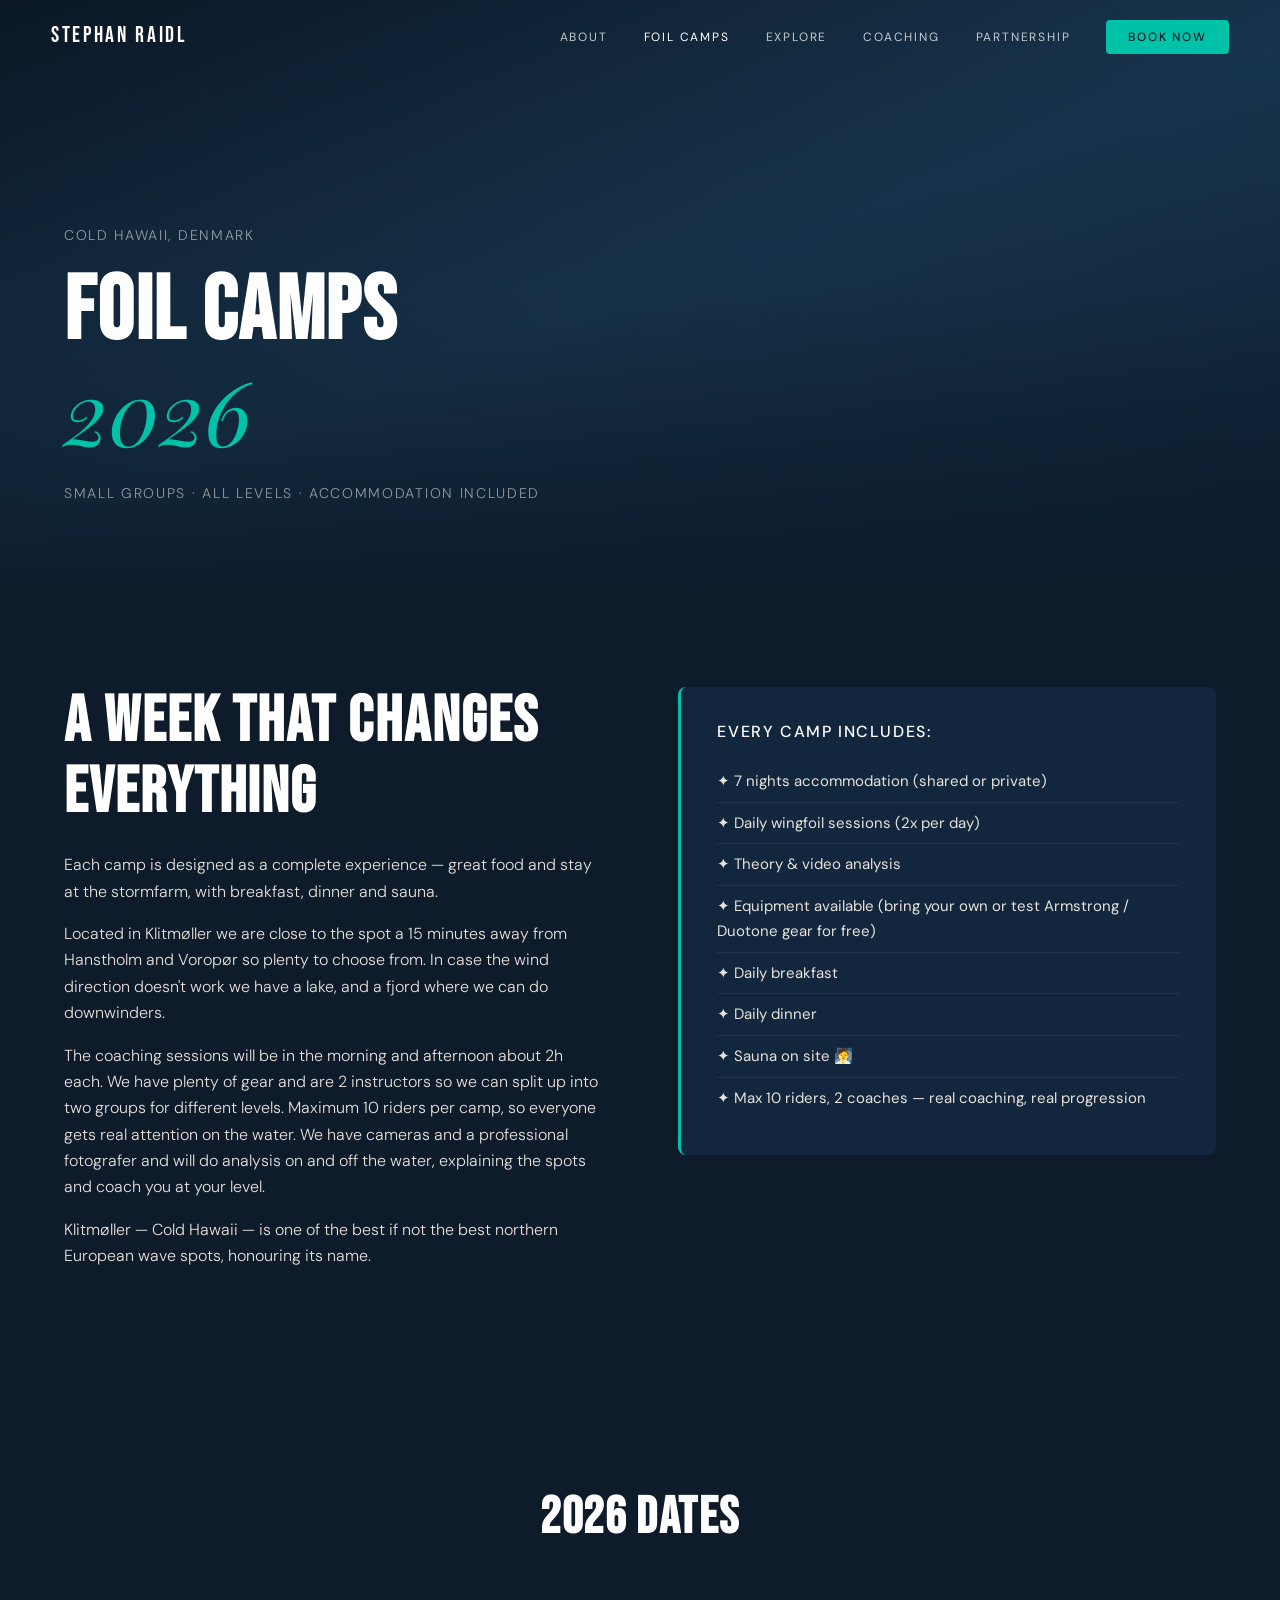
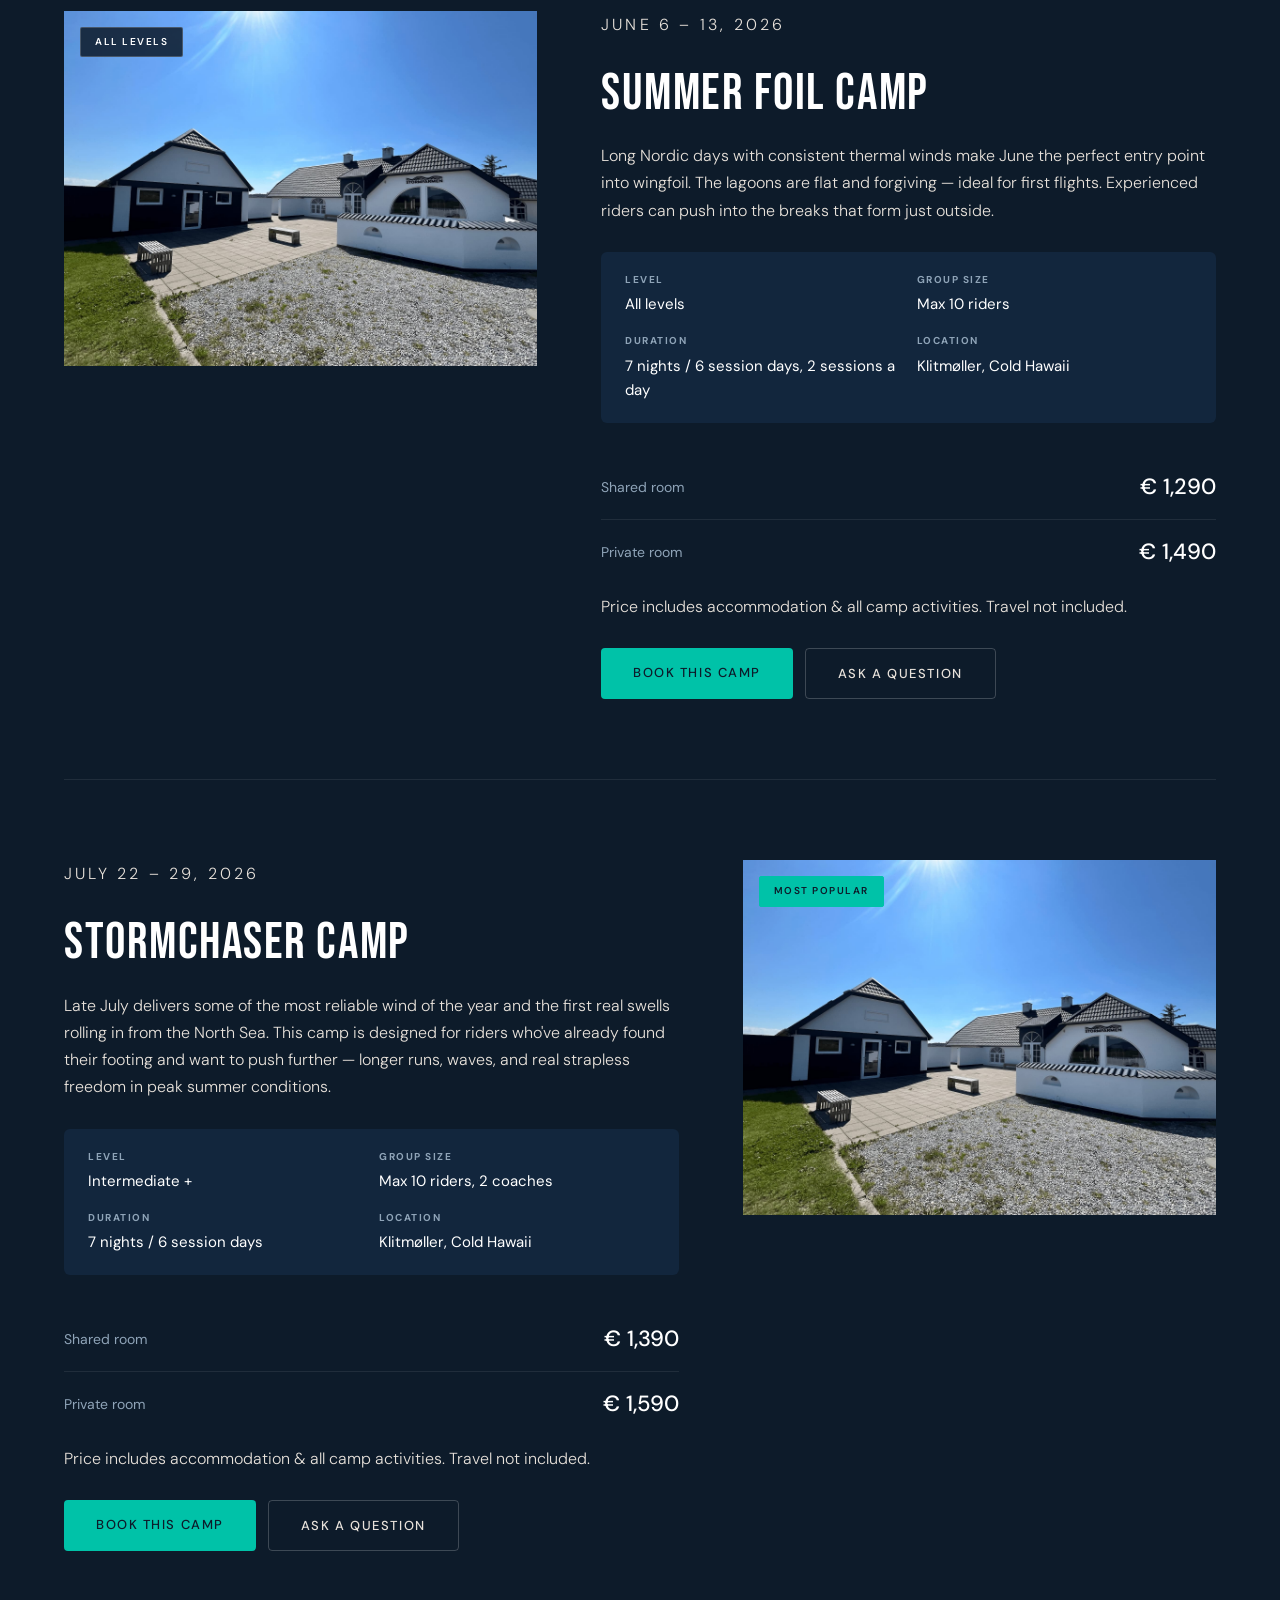
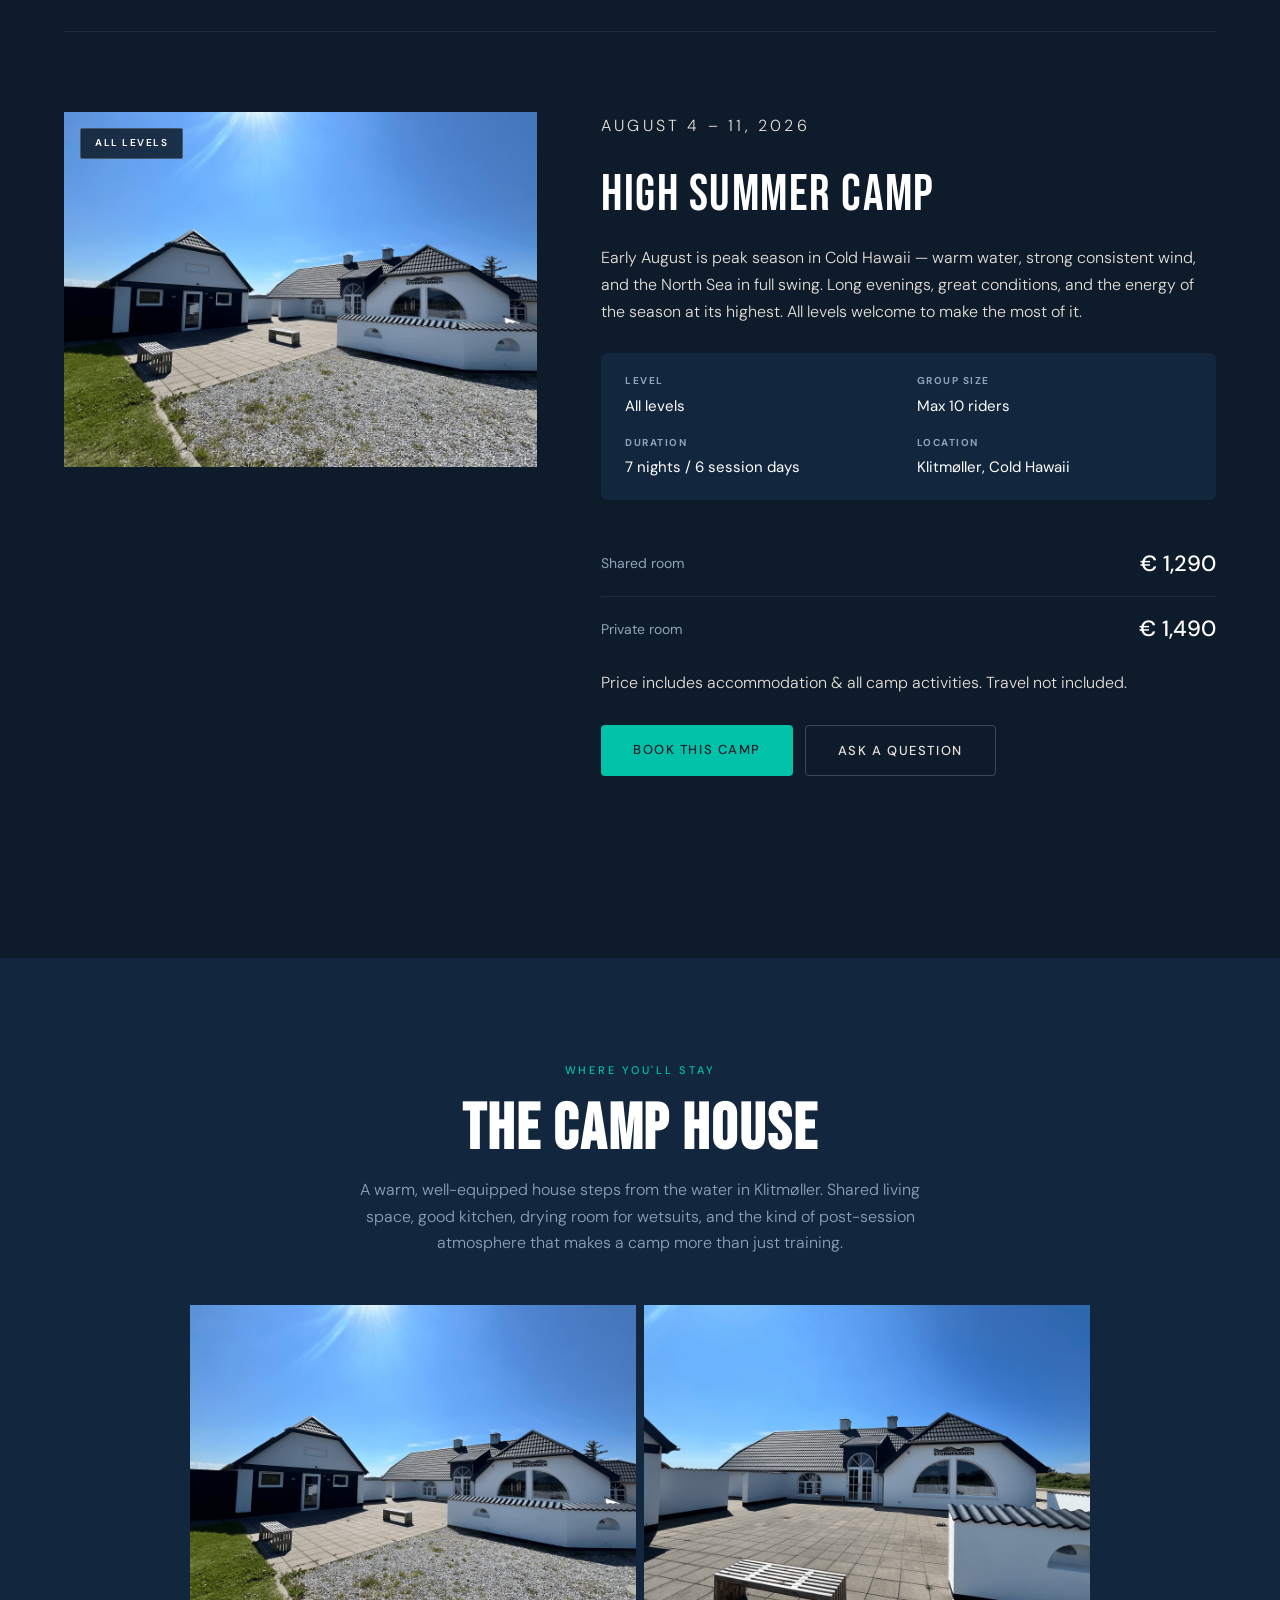
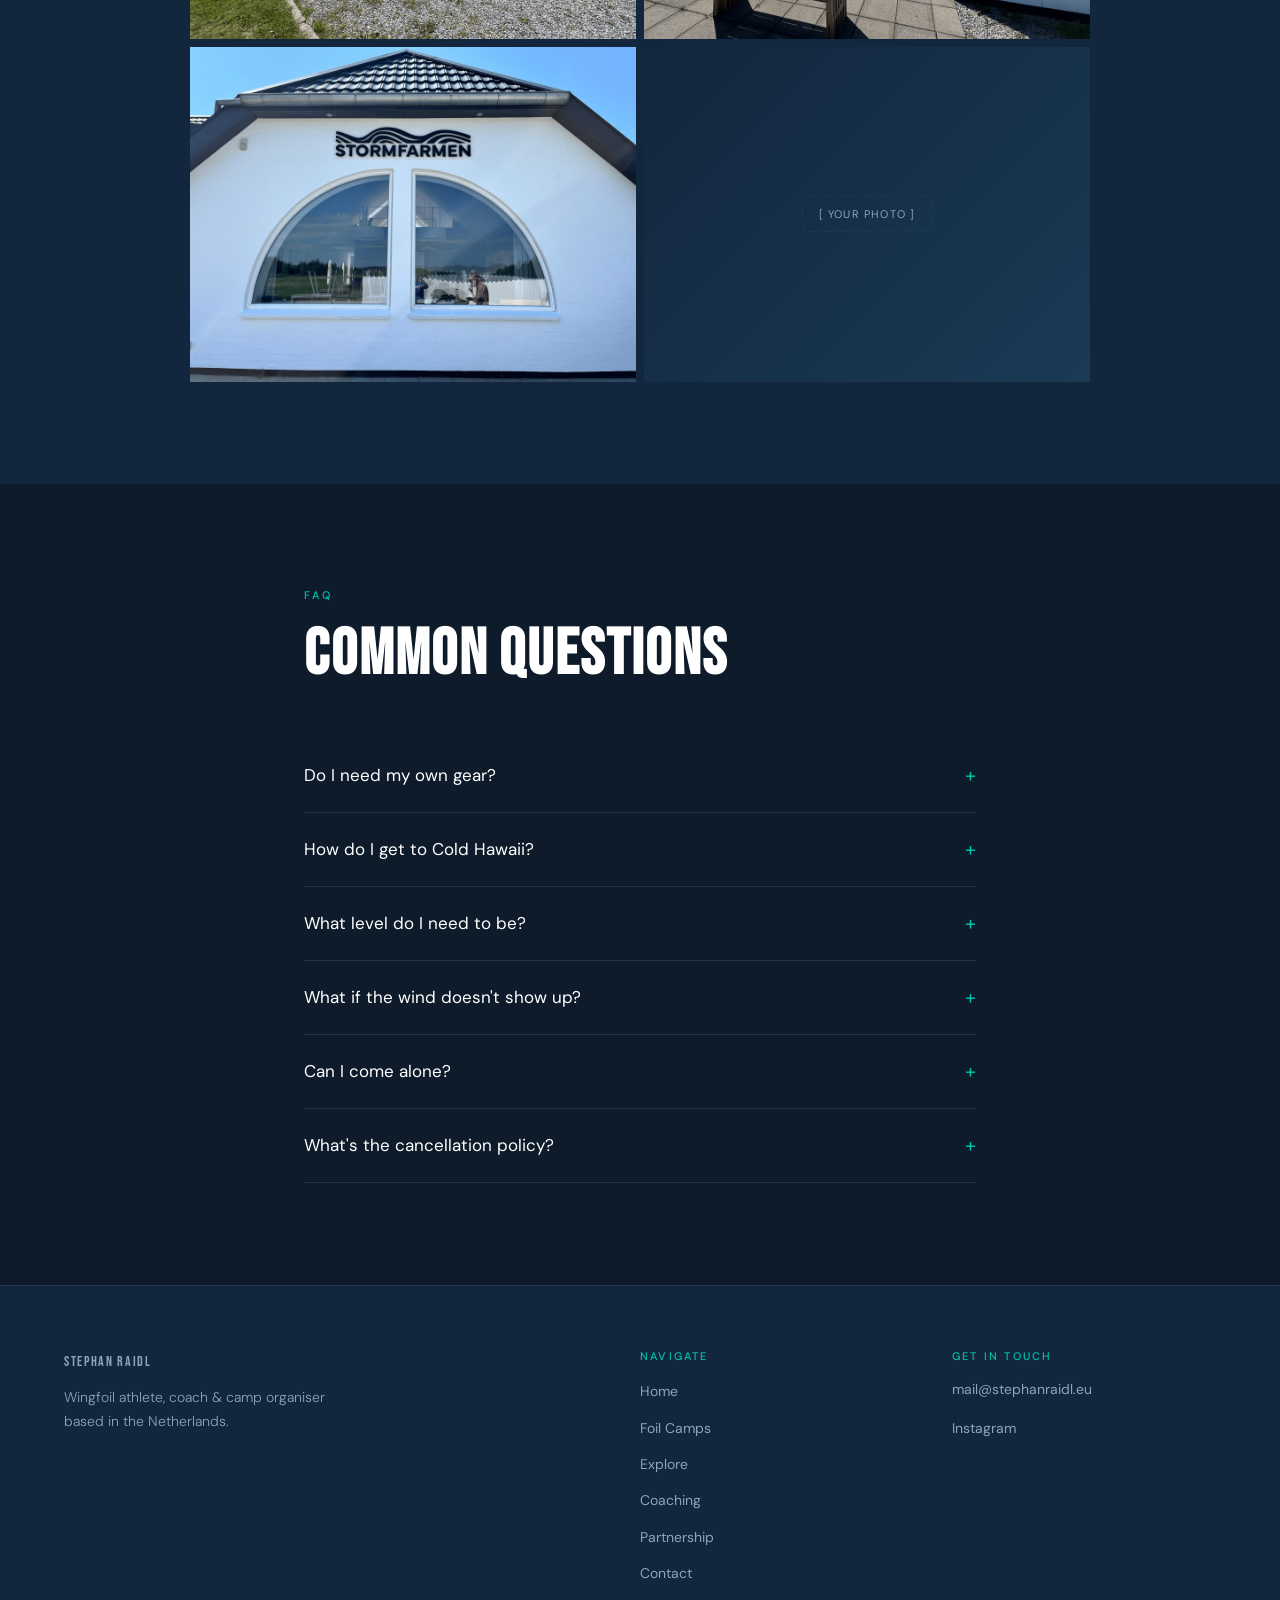
==== camps.html @ f6f85b85 "Initial commit — full wingfoil athlete website Complete static site for Stephan Raidl: index, camps," ====
<!DOCTYPE html>
<html lang="en">
<head>
  <meta charset="UTF-8" />
  <meta name="viewport" content="width=device-width, initial-scale=1.0" />
  <title>Foil Camps 2026 — Stephan Raidl · Cold Hawaii</title>
  <meta name="description" content="Wingfoil camps in Cold Hawaii, Denmark. Week-long immersive experiences for advanced levels. Accommodation included." />
  <link rel="preconnect" href="https://fonts.googleapis.com" />
  <link rel="preconnect" href="https://fonts.gstatic.com" crossorigin />
  <link href="https://fonts.googleapis.com/css2?family=Bebas+Neue&family=DM+Sans:ital,wght@0,300;0,400;0,500;1,300&family=Playfair+Display:ital@1&display=swap" rel="stylesheet" />
  <link rel="stylesheet" href="style.css" />
  <style>
    .camp-slideshow { position: relative; overflow: hidden; }
    .camp-slideshow .slide { position: absolute; inset: 0; opacity: 0; transition: opacity 0.8s ease; }
    .camp-slideshow .slide:first-child { position: relative; }
    .camp-slideshow .slide.active { opacity: 1; z-index: 1; }
    .camp-slideshow .slide img { width: 100%; height: 100%; object-fit: cover; display: block; }
    .camp-listing-badge { z-index: 2; }
  </style>
</head>
<body>

  <nav id="nav">
    <a href="index.html" class="nav-logo">Stephan Raidl</a>
    <button class="nav-burger" id="burger" aria-label="Menu">
      <span></span><span></span><span></span>
    </button>
    <ul class="nav-links" id="nav-links">
      <li><a href="index.html#about">About</a></li>
      <li><a href="camps.html" class="active">Foil Camps</a></li>
      <li><a href="explore.html">Explore</a></li>
          <li><a href="coaching.html">Coaching</a></li>
      <li><a href="partnership.html">Partnership</a></li>
      <li><a href="contact.html" class="nav-cta">Book Now</a></li>
    </ul>
  </nav>

  <!-- PAGE HERO -->
  <div class="page-hero">
    <div class="hero-bg">
      <div class="hero-placeholder"></div>
    </div>
    <div class="hero-overlay"></div>
    <div class="page-hero-content">
      <p class="hero-eyebrow">Cold Hawaii, Denmark</p>
      <h1>Foil Camps<br /><em>2026</em></h1>
      <p>Small groups · All levels · Accommodation included</p>
    </div>
  </div>

  <!-- INTRO -->
  <section class="page-intro">
    <div class="intro-text">
      <h2>A week that changes everything</h2>
      <p>Each camp is designed as a complete experience — great food and stay at the stormfarm, with breakfast, dinner and sauna.</p>
      <p>Located in Klitmøller we are close to the spot a 15 minutes away from Hanstholm and Voropør so plenty to choose from.
        In case the wind direction doesn't work we have a lake, and a fjord where we can do downwinders.<p/>
      <p> The coaching sessions will be in the morning and afternoon about 2h each. We have plenty of gear and are 2 instructors so we can split up into two groups for different levels. Maximum 10 riders per camp, so everyone gets real attention on the water.
      We have cameras and a professional fotografer and will do analysis on and off the water, explaining the spots and coach you at your level.</p>
      <p>Klitmøller — Cold Hawaii — is one of the best if not the best northern European wave spots, honouring its name.</p>
    </div>
    <div class="intro-includes">
      <h3>Every camp includes:</h3>
      <ul>
        <li>✦ 7 nights accommodation (shared or private)</li>
        <li>✦ Daily wingfoil sessions (2x per day)</li>
        <li>✦ Theory & video analysis</li>
        <li>✦ Equipment available (bring your own or test Armstrong / Duotone gear for free)</li>
        <li>✦ Daily breakfast</li>
        <li>✦ Daily dinner</li>
        <li>✦ Sauna on site 🧖</li>
        <li>✦ Max 10 riders, 2 coaches — real coaching, real progression</li>
      </ul>
    </div>
  </section>

  <!-- CAMP LISTINGS -->
  <section class="camps-full">
    <h2 class="section-title">2026 Dates</h2>

    <div class="camp-listing">
      <div class="camp-listing-img camp-slideshow">
        <div class="slide active"><img src="images/Stormfarmen_wide.jpg" alt="Camp House" /></div>
        <div class="slide"><img src="images/Still_foild_and_see.jpg" alt="Foil and Sea" /></div>
        <div class="slide"><img src="images/waves_Hanstholm.jpg" alt="Waves Hanstholm" /></div>
        <div class="slide"><img src="images/Stoke_water.jpg" alt="Stoke on Water" /></div>
        <div class="camp-listing-badge">All Levels</div>
      </div>
      <div class="camp-listing-body">
        <p class="camp-listing-date">June 6 – 13, 2026</p>
        <h3>Summer Foil Camp</h3>
        <p>Long Nordic days with consistent thermal winds make June the perfect entry point into wingfoil. The lagoons are flat and forgiving — ideal for first flights. Experienced riders can push into the breaks that form just outside.</p>
        <div class="camp-details-grid">
          <div><strong>Level</strong><span>All levels</span></div>
          <div><strong>Group size</strong><span>Max 10 riders</span></div>
          <div><strong>Duration</strong><span>7 nights / 6 session days, 2 sessions a day</span></div>
          <div><strong>Location</strong><span>Klitmøller, Cold Hawaii</span></div>
        </div>
        <div class="camp-pricing">
          <div class="price-tier">
            <span class="tier-name">Shared room</span>
            <span class="tier-price">€ 1,290</span>
          </div>
          <div class="price-tier">
            <span class="tier-name">Private room</span>
            <span class="tier-price">€ 1,490</span>
          </div>
          <p class="price-note">Price includes accommodation & all camp activities. Travel not included.</p>
        </div>
        <div class="camp-listing-actions">
          <a href="contact.html?camp=june" class="btn btn-primary">Book This Camp</a>
          <a href="contact.html?camp=june&q=1" class="btn btn-ghost-dark">Ask a Question</a>
        </div>
      </div>
    </div>

    <div class="camp-listing reverse featured-listing">
      <div class="camp-listing-img camp-slideshow">
        <div class="slide active"><img src="images/Stormfarmen_wide.jpg" alt="High Jump Hanstholm" /></div>
        <div class="slide"><img src="images/High_jump_hanstholm.jpg" alt="Backroll" /></div>
        <div class="slide"><img src="images/waves_Hanstholm.jpg" alt="Waves Hanstholm" /></div>
        <div class="slide"><img src="images/Foils_Pickup.jpg" alt="Foils in Pickup" /></div>
        <div class="camp-listing-badge popular">Most Popular</div>
      </div>
      <div class="camp-listing-body">
        <p class="camp-listing-date">July 22 – 29, 2026</p>
        <h3>Stormchaser Camp</h3>
        <p>Late July delivers some of the most reliable wind of the year and the first real swells rolling in from the North Sea. This camp is designed for riders who've already found their footing and want to push further — longer runs, waves, and real strapless freedom in peak summer conditions.</p>
        <div class="camp-details-grid">
          <div><strong>Level</strong><span>Intermediate +</span></div>
          <div><strong>Group size</strong><span>Max 10 riders, 2 coaches</span></div>
          <div><strong>Duration</strong><span>7 nights / 6 session days</span></div>
          <div><strong>Location</strong><span>Klitmøller, Cold Hawaii</span></div>
        </div>
        <div class="camp-pricing">
          <div class="price-tier">
            <span class="tier-name">Shared room</span>
            <span class="tier-price">€ 1,390</span>
          </div>
          <div class="price-tier">
            <span class="tier-name">Private room</span>
            <span class="tier-price">€ 1,590</span>
          </div>
          <p class="price-note">Price includes accommodation & all camp activities. Travel not included.</p>
        </div>
        <div class="camp-listing-actions">
          <a href="contact.html?camp=august" class="btn btn-primary">Book This Camp</a>
          <a href="contact.html?camp=august&q=1" class="btn btn-ghost-dark">Ask a Question</a>
        </div>
      </div>
    </div>

    <div class="camp-listing">
      <div class="camp-listing-img camp-slideshow">
        <div class="slide active"><img src="images/Stormfarmen_wide.jpg" alt="Camp House" /></div>
        <div class="slide"><img src="images/High_jump_hanstholm.jpg" alt="High jump Hanstholm" /></div>
        <div class="slide"><img src="images/Stoke_static.jpg" alt="Stoke Static" /></div>
        <div class="slide"><img src="images/BackRoll.jpg" alt="Backroll" /></div>
        <div class="camp-listing-badge">All Levels</div>
      </div>
      <div class="camp-listing-body">
        <p class="camp-listing-date">August 4 – 11, 2026</p>
        <h3>High Summer Camp</h3>
        <p>Early August is peak season in Cold Hawaii — warm water, strong consistent wind, and the North Sea in full swing. Long evenings, great conditions, and the energy of the season at its highest. All levels welcome to make the most of it.</p>
        <div class="camp-details-grid">
          <div><strong>Level</strong><span>All levels</span></div>
          <div><strong>Group size</strong><span>Max 10 riders</span></div>
          <div><strong>Duration</strong><span>7 nights / 6 session days</span></div>
          <div><strong>Location</strong><span>Klitmøller, Cold Hawaii</span></div>
        </div>
        <div class="camp-pricing">
          <div class="price-tier">
            <span class="tier-name">Shared room</span>
            <span class="tier-price">€ 1,290</span>
          </div>
          <div class="price-tier">
            <span class="tier-name">Private room</span>
            <span class="tier-price">€ 1,490</span>
          </div>
          <p class="price-note">Price includes accommodation & all camp activities. Travel not included.</p>
        </div>
        <div class="camp-listing-actions">
          <a href="contact.html?camp=september" class="btn btn-primary">Book This Camp</a>
          <a href="contact.html?camp=september&q=1" class="btn btn-ghost-dark">Ask a Question</a>
        </div>
      </div>
    </div>

  </section>

  <!-- ACCOMMODATION -->
  <section class="accommodation">
    <p class="section-label">Where you'll stay</p>
    <h2>The Camp House</h2>
    <p class="accom-intro">A warm, well-equipped house steps from the water in Klitmøller. Shared living space, good kitchen, drying room for wetsuits, and the kind of post-session atmosphere that makes a camp more than just training.</p>
    <div class="accom-gallery">
      <img src="images/Stormfarmen_wide.jpg" alt="Camp House Wide" class="accom main-accom" style="width:100%;height:100%;object-fit:cover;display:block;" />
      <img src="images/Stormfarmen_wide2.jpg" alt="Camp House" class="accom" style="width:100%;height:100%;object-fit:cover;display:block;" />
      <img src="images/Stormfarmen.jpg" alt="Stormfarmen" class="accom" style="width:100%;height:100%;object-fit:cover;display:block;" />
      <div class="img-placeholder accom"></div>
    </div>
  </section>

  <!-- FAQ -->
  <section class="faq">
    <p class="section-label">FAQ</p>
    <h2>Common questions</h2>
    <div class="faq-list">
      <details>
        <summary>Do I need my own gear?</summary>
        <p>Yes you should bring your own setup so you have what you are used to ride. We do have other boards, wings and foils you can try out, but the easiest and best gear is always the gear you know best.</p>
      </details>
      <details>
        <summary>How do I get to Cold Hawaii?</summary>
        <p>Drive by car, it's about 3–4 hours from Flensburg in Germany. Or fly into Billund (BLL) or Aalborg (AAL), then rent a car for the ~1.5–2h drive to Klitmøller. I can help coordinate arrivals.</p>
      </details>
      <details>
        <summary>What level do I need to be?</summary>
        <p>You should be able to stand on your board and be able to hold the wing in your hands without falling into the water. It would be beneficial if you have foiled your first meters — jibes and tacks not required but good to have ;-)</p>
      </details>
      <details>
        <summary>What if the wind doesn't show up?</summary>
        <p>Cold Hawaii is one of the windiest spots in Europe — it almost always delivers. On light-wind days we do theory, video review, dry land drills, or explore the local area. You'll never be bored.</p>
      </details>
      <details>
        <summary>Can I come alone?</summary>
        <p>Absolutely — most people do. The small group format means you'll quickly feel at home.</p>
      </details>
      <details>
        <summary>What's the cancellation policy?</summary>
        <p>Full refund up to 60 days before the camp. 50% refund between 30–60 days. Within 30 days, the spot can be transferred to another person. Get in touch and we'll work it out.</p>
      </details>
    </div>
  </section>

  <footer class="footer">
    <div class="footer-top">
      <div class="footer-brand">
        <p class="footer-logo">Stephan Raidl</p>
        <p>Wingfoil athlete, coach & camp organiser<br />based in the Netherlands.</p>
      </div>
      <div class="footer-links">
        <h4>Navigate</h4>
        <ul>
          <li><a href="index.html">Home</a></li>
          <li><a href="camps.html">Foil Camps</a></li>
          <li><a href="explore.html">Explore</a></li>
          <li><a href="coaching.html">Coaching</a></li>
          <li><a href="partnership.html">Partnership</a></li>
          <li><a href="contact.html">Contact</a></li>
        </ul>
      </div>
      <div class="footer-contact">
        <h4>Get in touch</h4>
        <a href="mailto:mail@stephanraidl.eu">mail@stephanraidl.eu</a>
        <div class="footer-socials">
          <a href="https://instagram.com/stephanraidl" target="_blank">Instagram</a>
        </div>
      </div>
    </div>
    <div class="footer-bot</p>
    </div>
  </footer>
  <script src="main.js"></script>
  <script>
    document.querySelectorAll('.camp-slideshow').forEach(function(show) {
      const slides = show.querySelectorAll('.slide');
      let current = 0;
      setInterval(function() {
        slides[current].classList.remove('active');
        current = (current + 1) % slides.length;
        slides[current].classList.add('active');
      }, 5000);
    });
  </script>
</body>
</html>
---- style.css ----
/* ─────────────────────────────────────────
   WINGFOIL ATHLETE SITE — STYLESHEET
   Aesthetic: Raw nordic · Editorial sport
   Palette: Deep navy + chalk + electric teal
───────────────────────────────────────── */

*, *::before, *::after { box-sizing: border-box; margin: 0; padding: 0; }

:root {
  --navy:    #0d1b2a;
  --navy-mid:#12263d;
  --navy-lt: #1a3a55;
  --chalk:   #f2ede8;
  --white:   #ffffff;
  --teal:    #00c2a8;
  --teal-dk: #009c87;
  --sand:    #d9c8b0;
  --text:    #e8e2db;
  --text-dim:#8fa4b8;

  --font-display: 'Bebas Neue', sans-serif;
  --font-italic:  'Playfair Display', serif;
  --font-body:    'DM Sans', sans-serif;

  --radius: 4px;
  --max-w: 1280px;
  --section-pad: clamp(64px, 8vw, 120px);
}

html { scroll-behavior: smooth; }

body {
  font-family: var(--font-body);
  background: var(--navy);
  color: var(--text);
  line-height: 1.65;
  font-size: 16px;
  -webkit-font-smoothing: antialiased;
}

/* ─── PLACEHOLDERS (remove when adding real images) ─── */
.img-placeholder {
  background: linear-gradient(135deg, var(--navy-mid) 0%, var(--navy-lt) 100%);
  display: flex;
  align-items: center;
  justify-content: center;
  color: var(--text-dim);
  font-size: 12px;
  letter-spacing: 0.1em;
  text-transform: uppercase;
  position: relative;
  width: 100%;
  aspect-ratio: 4/3;
  overflow: hidden;
}
.img-placeholder::after {
  content: '[ your photo ]';
  position: absolute;
  border: 1px dashed var(--navy-lt);
  padding: 8px 16px;
  border-radius: 2px;
  color: var(--text-dim);
  font-size: 11px;
}
.img-placeholder.tall    { aspect-ratio: 3/4; }
.img-placeholder.insta   { aspect-ratio: 1/1; }
.img-placeholder.accom   { aspect-ratio: 4/3; }
.img-placeholder.main-accom { grid-column: span 2; aspect-ratio: 16/9; }

/* Real images */
img { width: 100%; height: 100%; object-fit: cover; display: block; }

/* ─── TYPOGRAPHY ─── */
h1, h2, h3, h4 { line-height: 1.1; }

h1 {
  font-family: var(--font-display);
  font-size: clamp(56px, 9vw, 130px);
  letter-spacing: 0.02em;
  text-transform: uppercase;
  color: var(--white);
}

h1 em, h2 em {
  font-family: var(--font-italic);
  font-style: italic;
  font-weight: 400;
  text-transform: none;
  color: var(--teal);
  letter-spacing: 0;
}

h2 {
  font-family: var(--font-display);
  font-size: clamp(36px, 5vw, 72px);
  letter-spacing: 0.03em;
  text-transform: uppercase;
  color: var(--white);
}

h3 {
  font-size: 20px;
  font-weight: 500;
  color: var(--white);
  letter-spacing: 0.01em;
}

p { color: var(--text); font-weight: 300; }

a { color: inherit; text-decoration: none; }

.section-label {
  font-size: 11px;
  letter-spacing: 0.25em;
  text-transform: uppercase;
  color: var(--teal);
  font-weight: 500;
  display: block;
  margin-bottom: 16px;
}
.section-label.light { color: rgba(255,255,255,0.5); }

.section-title {
  font-family: var(--font-display);
  font-size: clamp(36px, 4vw, 60px);
  text-transform: uppercase;
  color: var(--white);
  letter-spacing: 0.03em;
  text-align: center;
  margin-bottom: 64px;
}

/* ─── BUTTONS ─── */
.btn {
  display: inline-block;
  padding: 14px 32px;
  font-family: var(--font-body);
  font-size: 13px;
  font-weight: 500;
  letter-spacing: 0.12em;
  text-transform: uppercase;
  border-radius: var(--radius);
  cursor: pointer;
  transition: all 0.2s ease;
  border: none;
}

.btn-primary {
  background: var(--teal);
  color: var(--navy);
}
.btn-primary:hover { background: var(--teal-dk); transform: translateY(-1px); }

.btn-ghost {
  background: transparent;
  color: var(--white);
  border: 1px solid rgba(255,255,255,0.35);
}
.btn-ghost:hover { border-color: var(--white); background: rgba(255,255,255,0.08); }

.btn-ghost-dark {
  background: transparent;
  color: var(--text);
  border: 1px solid rgba(255,255,255,0.2);
}
.btn-ghost-dark:hover { border-color: var(--teal); color: var(--teal); }

.btn-dark {
  background: var(--white);
  color: var(--navy);
}
.btn-dark:hover { background: var(--chalk); transform: translateY(-1px); }

.btn-outline {
  background: transparent;
  border: 1px solid var(--teal);
  color: var(--teal);
  padding: 10px 24px;
  font-size: 12px;
}
.btn-outline:hover { background: var(--teal); color: var(--navy); }

.full-width { width: 100%; text-align: center; }

/* ─── NAV ─── */
#nav {
  position: fixed;
  top: 0; left: 0; right: 0;
  z-index: 100;
  display: flex;
  align-items: center;
  justify-content: space-between;
  padding: 0 clamp(20px, 4vw, 60px);
  height: 72px;
  background: transparent;
  transition: background 0.4s, backdrop-filter 0.4s;
}

#nav.scrolled {
  background: rgba(13, 27, 42, 0.92);
  backdrop-filter: blur(12px);
  border-bottom: 1px solid rgba(255,255,255,0.06);
}

.nav-logo {
  font-family: var(--font-display);
  font-size: 22px;
  letter-spacing: 0.12em;
  color: var(--white);
  flex-shrink: 0;
}

.nav-links {
  display: flex;
  list-style: none;
  gap: 36px;
  align-items: center;
}

.nav-links a {
  font-size: 12px;
  letter-spacing: 0.15em;
  text-transform: uppercase;
  color: rgba(255,255,255,0.75);
  transition: color 0.2s;
}
.nav-links a:hover, .nav-links a.active { color: var(--white); }

.nav-cta {
  background: var(--teal) !important;
  color: var(--navy) !important;
  padding: 9px 22px;
  border-radius: var(--radius);
  font-weight: 500 !important;
}
.nav-cta:hover { background: var(--teal-dk) !important; }

.nav-burger {
  display: none;
  flex-direction: column;
  gap: 5px;
  background: none;
  border: none;
  cursor: pointer;
  padding: 4px;
}
.nav-burger span {
  display: block;
  width: 24px;
  height: 2px;
  background: var(--white);
  transition: all 0.3s;
}

/* ─── HERO ─── */
.hero {
  position: relative;
  height: 100svh;
  min-height: 600px;
  display: flex;
  align-items: flex-end;
  padding: 0 clamp(20px, 5vw, 80px) 80px;
  overflow: hidden;
}

.hero-bg {
  position: absolute;
  inset: 0;
  overflow: hidden;
}
.hero-bg img { width: 100%; height: 100%; object-fit: cover; }
.hero-placeholder {
  width: 100%;
  height: 100%;
  background: linear-gradient(160deg, #0a1624 0%, #1a3a55 50%, #0d2237 100%);
}
.hero-overlay {
  position: absolute;
  inset: 0;
  background: linear-gradient(to top, rgba(13,27,42,0.9) 0%, rgba(13,27,42,0.3) 50%, rgba(13,27,42,0.15) 100%);
}

.hero-content {
  position: relative;
  z-index: 2;
  max-width: 780px;
}

.hero-eyebrow {
  font-size: 11px;
  letter-spacing: 0.3em;
  text-transform: uppercase;
  color: var(--teal);
  margin-bottom: 16px;
}

.hero-title {
  display: flex;
  flex-direction: column;
  line-height: 0.95;
  margin-bottom: 24px;
}
.hero-title .line { display: block; }
.hero-title .italic {
  font-family: var(--font-italic);
  font-style: italic;
  font-size: clamp(48px, 7.5vw, 110px);
  color: var(--teal);
  text-transform: none;
  letter-spacing: 0;
}

.hero-sub {
  font-size: 14px;
  letter-spacing: 0.15em;
  text-transform: uppercase;
  color: rgba(255,255,255,0.6);
  margin-bottom: 40px;
}

.hero-actions { display: flex; gap: 16px; flex-wrap: wrap; }

.hero-scroll {
  position: absolute;
  bottom: 40px;
  right: clamp(20px, 4vw, 60px);
  z-index: 2;
  display: flex;
  flex-direction: column;
  align-items: center;
  gap: 12px;
  font-size: 10px;
  letter-spacing: 0.2em;
  text-transform: uppercase;
  color: rgba(255,255,255,0.4);
}
.scroll-line {
  width: 1px;
  height: 48px;
  background: linear-gradient(to bottom, rgba(255,255,255,0.3), transparent);
  animation: scrollPulse 2s ease-in-out infinite;
}
@keyframes scrollPulse {
  0%, 100% { opacity: 0.4; }
  50% { opacity: 1; }
}

/* PAGE HERO (inner pages) */
.page-hero {
  position: relative;
  height: 65vh;
  min-height: 420px;
  display: flex;
  align-items: flex-end;
  padding: 0 clamp(20px, 5vw, 80px) 80px;
  overflow: hidden;
}
.page-hero.short { height: 50vh; }
.page-hero-content {
  position: relative;
  z-index: 2;
}
.page-hero-content h1 {
  font-size: clamp(48px, 7vw, 100px);
}
.page-hero-content p {
  margin-top: 12px;
  font-size: 14px;
  letter-spacing: 0.12em;
  text-transform: uppercase;
  color: rgba(255,255,255,0.55);
}

/* ─── ABOUT ─── */
.about {
  display: grid;
  grid-template-columns: 1fr 1fr;
  min-height: 80vh;
  max-width: var(--max-w);
  margin: 0 auto;
  padding: var(--section-pad) clamp(20px, 5vw, 80px);
  gap: clamp(40px, 6vw, 100px);
  align-items: center;
}

.about-image { position: relative; }
.about-tag {
  position: absolute;
  bottom: 24px;
  left: -16px;
  background: var(--teal);
  color: var(--navy);
  font-size: 11px;
  letter-spacing: 0.15em;
  text-transform: uppercase;
  font-weight: 600;
  padding: 8px 18px;
}

.about-content h2 { margin-bottom: 24px; }
.about-content p { margin-bottom: 16px; color: var(--text); }

.about-pillars {
  list-style: none;
  margin: 32px 0;
  display: flex;
  flex-direction: column;
  gap: 16px;
}
.about-pillars li {
  display: flex;
  gap: 16px;
  align-items: flex-start;
}
.pillar-icon {
  color: var(--teal);
  font-size: 18px;
  flex-shrink: 0;
  margin-top: 2px;
}
.about-pillars strong {
  display: block;
  color: var(--white);
  font-size: 15px;
  font-weight: 500;
}
.about-pillars span { font-size: 14px; color: var(--text-dim); }

/* ─── CAMPS TEASER ─── */
.camps-teaser {
  background: var(--navy-mid);
  padding: var(--section-pad) clamp(20px, 5vw, 80px);
}

.camps-teaser-header {
  max-width: 600px;
  margin-bottom: 64px;
}
.camps-intro { color: var(--text-dim); margin-top: 16px; font-size: 17px; }

.camps-grid {
  display: grid;
  grid-template-columns: repeat(3, 1fr);
  gap: 24px;
  max-width: var(--max-w);
  margin: 0 auto;
}

.camp-card {
  background: var(--navy);
  border-radius: 8px;
  overflow: hidden;
  position: relative;
  border: 1px solid rgba(255,255,255,0.06);
  transition: transform 0.3s, border-color 0.3s;
}
.camp-card:hover {
  transform: translateY(-4px);
  border-color: rgba(0, 194, 168, 0.3);
}
.camp-card.featured { border-color: rgba(0, 194, 168, 0.4); }

.camp-badge {
  position: absolute;
  top: 16px;
  right: 16px;
  background: var(--teal);
  color: var(--navy);
  font-size: 10px;
  font-weight: 600;
  letter-spacing: 0.12em;
  text-transform: uppercase;
  padding: 5px 12px;
  border-radius: 2px;
  z-index: 1;
}

.camp-img-wrap { aspect-ratio: 16/10; overflow: hidden; }
.camp-img-wrap .img-placeholder { aspect-ratio: auto; height: 100%; }

.camp-info { padding: 28px; }

.camp-date {
  display: block;
  font-size: 11px;
  letter-spacing: 0.2em;
  text-transform: uppercase;
  color: var(--teal);
  margin-bottom: 10px;
}

.camp-info h3 { margin-bottom: 12px; font-size: 22px; }
.camp-info p { font-size: 14px; color: var(--text-dim); margin-bottom: 20px; line-height: 1.6; }

.camp-meta {
  display: flex;
  gap: 8px;
  flex-wrap: wrap;
  margin-bottom: 24px;
}
.camp-meta span {
  font-size: 11px;
  border: 1px solid rgba(255,255,255,0.15);
  padding: 4px 10px;
  border-radius: 2px;
  color: var(--text-dim);
  letter-spacing: 0.05em;
}

.camps-cta { text-align: center; margin-top: 56px; }

/* ─── SPONSORS ─── */
.sponsors {
  padding: 60px clamp(20px, 5vw, 80px);
  text-align: center;
  border-top: 1px solid rgba(255,255,255,0.06);
  border-bottom: 1px solid rgba(255,255,255,0.06);
}

.sponsors-row {
  display: flex;
  justify-content: center;
  align-items: center;
  gap: 48px;
  flex-wrap: wrap;
  margin: 24px 0 20px;
}
.sponsors-row.large { gap: 64px; }

.sponsor-logo {
  font-family: var(--font-display);
  font-size: 20px;
  letter-spacing: 0.15em;
  color: var(--text-dim);
  opacity: 0.6;
  transition: opacity 0.2s;
}
.sponsor-logo:hover { opacity: 1; }
.sponsor-logo.large { font-size: 28px; }

/* Replace .sponsor-logo with real images like: */
/* .sponsor-logo img { height: 32px; width: auto; filter: brightness(0) invert(1); opacity: 0.6; } */

.sponsor-cta {
  font-size: 13px;
  letter-spacing: 0.1em;
  color: var(--teal);
  text-decoration: underline;
  text-underline-offset: 3px;
}

/* ─── TESTIMONIALS ─── */
.testimonials {
  padding: var(--section-pad) clamp(20px, 5vw, 80px);
  max-width: var(--max-w);
  margin: 0 auto;
}
.testimonials h2 { margin-bottom: 56px; }

.testimonials-grid {
  display: grid;
  grid-template-columns: repeat(3, 1fr);
  gap: 32px;
}

blockquote {
  border-left: 2px solid var(--teal);
  padding: 24px 28px;
  background: var(--navy-mid);
  border-radius: 0 6px 6px 0;
}
blockquote p {
  font-size: 16px;
  font-style: italic;
  line-height: 1.7;
  color: var(--chalk);
  margin-bottom: 16px;
}
blockquote cite {
  font-size: 12px;
  letter-spacing: 0.1em;
  color: var(--text-dim);
  font-style: normal;
}

/* ─── INSTAGRAM STRIP ─── */
.insta-strip {
  padding: var(--section-pad) 0;
  text-align: center;
  overflow: hidden;
}
.insta-handle {
  font-family: var(--font-display);
  font-size: 28px;
  letter-spacing: 0.1em;
  margin-bottom: 32px;
}
.insta-handle a { color: var(--white); }
.insta-handle a:hover { color: var(--teal); }

.insta-grid {
  display: grid;
  grid-template-columns: repeat(6, 1fr);
  gap: 4px;
}
.insta-grid .img-placeholder { border-radius: 0; }

/* ─── FOOTER ─── */
.footer {
  background: var(--navy-mid);
  border-top: 1px solid rgba(255,255,255,0.08);
}

.footer-top {
  display: grid;
  grid-template-columns: 2fr 1fr 1fr;
  gap: 48px;
  padding: 64px clamp(20px, 5vw, 80px);
  max-width: var(--max-w);
  margin: 0 auto;
}

.footer-logo {
  font-family: var(--font-display);
  font-size: 24px;
  letter-spacing: 0.12em;
  color: var(--white);
  margin-bottom: 12px;
}
.footer-brand p { font-size: 14px; color: var(--text-dim); line-height: 1.7; }

.footer-links h4, .footer-contact h4 {
  font-size: 11px;
  letter-spacing: 0.2em;
  text-transform: uppercase;
  color: var(--teal);
  margin-bottom: 16px;
  font-weight: 500;
}

.footer-links ul { list-style: none; }
.footer-links li { margin-bottom: 10px; }
.footer-links a { font-size: 14px; color: var(--text-dim); transition: color 0.2s; }
.footer-links a:hover { color: var(--white); }

.footer-contact a {
  display: block;
  font-size: 14px;
  color: var(--text-dim);
  margin-bottom: 16px;
  transition: color 0.2s;
}
.footer-contact a:hover { color: var(--teal); }

.footer-socials { display: flex; gap: 16px; }

.footer-bottom {
  border-top: 1px solid rgba(255,255,255,0.06);
  padding: 20px clamp(20px, 5vw, 80px);
  display: flex;
  justify-content: space-between;
  flex-wrap: wrap;
  gap: 8px;
  max-width: var(--max-w);
  margin: 0 auto;
}
.footer-bottom p { font-size: 12px; color: var(--text-dim); }

/* ─── CAMPS PAGE ─── */
.page-intro {
  display: grid;
  grid-template-columns: 1fr 1fr;
  gap: clamp(40px, 6vw, 100px);
  max-width: var(--max-w);
  margin: 0 auto;
  padding: var(--section-pad) clamp(20px, 5vw, 80px);
  align-items: start;
}
.intro-text h2 { margin-bottom: 24px; }
.intro-text p { margin-bottom: 16px; color: var(--text); }

.intro-includes {
  background: var(--navy-mid);
  border-radius: 8px;
  padding: 36px;
  border-left: 3px solid var(--teal);
}
.intro-includes h3 { color: var(--white); margin-bottom: 20px; font-size: 16px; text-transform: uppercase; letter-spacing: 0.1em; }
.intro-includes ul { list-style: none; }
.intro-includes li { padding: 8px 0; font-size: 15px; border-bottom: 1px solid rgba(255,255,255,0.06); }
.intro-includes li:last-child { border-bottom: none; }

.camps-full {
  padding: var(--section-pad) clamp(20px, 5vw, 80px);
  max-width: var(--max-w);
  margin: 0 auto;
}

.camp-listing {
  display: grid;
  grid-template-columns: 1fr 1.3fr;
  gap: clamp(32px, 5vw, 80px);
  margin-bottom: 80px;
  padding-bottom: 80px;
  border-bottom: 1px solid rgba(255,255,255,0.08);
  align-items: start;
}
.camp-listing:last-child { border-bottom: none; margin-bottom: 0; }
.camp-listing.reverse { direction: rtl; }
.camp-listing.reverse > * { direction: ltr; }

.camp-listing-img { position: relative; }
.camp-listing-badge {
  position: absolute;
  top: 16px;
  left: 16px;
  background: rgba(13,27,42,0.85);
  border: 1px solid rgba(255,255,255,0.2);
  color: var(--white);
  font-size: 10px;
  font-weight: 600;
  letter-spacing: 0.15em;
  text-transform: uppercase;
  padding: 6px 14px;
  border-radius: 2px;
}
.camp-listing-badge.popular {
  background: var(--teal);
  color: var(--navy);
  border-color: var(--teal);
}

.camp-listing-date {
  font-size: 12px;
  letter-spacing: 0.2em;
  text-transform: uppercase;
  color: var(--teal);
  display: block;
  margin-bottom: 12px;
}
.camp-listing-body h3 {
  font-family: var(--font-display);
  font-size: clamp(32px, 4vw, 52px);
  text-transform: uppercase;
  letter-spacing: 0.03em;
  color: var(--white);
  margin-bottom: 20px;
}
.camp-listing-body p { color: var(--text); font-size: 16px; margin-bottom: 28px; line-height: 1.7; }

.camp-details-grid {
  display: grid;
  grid-template-columns: 1fr 1fr;
  gap: 16px;
  margin-bottom: 32px;
  background: var(--navy-mid);
  padding: 20px 24px;
  border-radius: 6px;
}
.camp-details-grid > div { display: flex; flex-direction: column; gap: 4px; }
.camp-details-grid strong {
  font-size: 10px;
  letter-spacing: 0.15em;
  text-transform: uppercase;
  color: var(--text-dim);
}
.camp-details-grid span { font-size: 15px; color: var(--white); font-weight: 400; }

.camp-pricing { margin-bottom: 28px; }
.price-tier {
  display: flex;
  justify-content: space-between;
  align-items: center;
  padding: 14px 0;
  border-bottom: 1px solid rgba(255,255,255,0.08);
}
.price-tier:last-of-type { border-bottom: none; }
.tier-name { font-size: 14px; color: var(--text-dim); }
.tier-price { font-size: 22px; font-weight: 500; color: var(--white); }
.price-note { font-size: 12px; color: var(--text-dim); margin-top: 8px; }

.camp-listing-actions { display: flex; gap: 12px; flex-wrap: wrap; }

/* Accommodation */
.accommodation {
  background: var(--navy-mid);
  padding: var(--section-pad) clamp(20px, 5vw, 80px);
  text-align: center;
}
.accommodation h2 { margin-bottom: 12px; }
.accom-intro { max-width: 580px; margin: 0 auto 48px; color: var(--text-dim); }

.accom-gallery {
  display: grid;
  grid-template-columns: repeat(2, 1fr);
  gap: 8px;
  max-width: 900px;
  margin: 0 auto;
}

/* FAQ */
.faq {
  padding: var(--section-pad) clamp(20px, 5vw, 80px);
  max-width: 800px;
  margin: 0 auto;
}
.faq h2 { margin-bottom: 48px; }

details {
  border-bottom: 1px solid rgba(255,255,255,0.1);
  padding: 0;
}
summary {
  padding: 20px 0;
  font-size: 17px;
  font-weight: 400;
  color: var(--white);
  cursor: pointer;
  list-style: none;
  display: flex;
  justify-content: space-between;
  align-items: center;
  gap: 16px;
}
summary::-webkit-details-marker { display: none; }
summary::after {
  content: '+';
  font-size: 20px;
  color: var(--teal);
  flex-shrink: 0;
  transition: transform 0.3s;
}
details[open] summary::after {
  content: '−';
}
details p {
  padding: 0 0 20px;
  font-size: 15px;
  color: var(--text-dim);
  line-height: 1.7;
}

/* ─── COACHING PAGE ─── */
.coaching-intro {
  display: grid;
  grid-template-columns: 1fr 1fr;
  gap: clamp(40px, 6vw, 100px);
  max-width: var(--max-w);
  margin: 0 auto;
  padding: var(--section-pad) clamp(20px, 5vw, 80px);
  align-items: center;
}
.coaching-text h2 { margin-bottom: 24px; }
.coaching-text p { margin-bottom: 16px; }

.coaching-levels {
  background: var(--navy-mid);
  padding: var(--section-pad) clamp(20px, 5vw, 80px);
}
.coaching-levels h2 { margin-bottom: 48px; }

.levels-grid {
  display: grid;
  grid-template-columns: repeat(3, 1fr);
  gap: 24px;
  max-width: var(--max-w);
  margin: 0 auto;
}
.level-card {
  padding: 36px;
  border: 1px solid rgba(255,255,255,0.1);
  border-radius: 8px;
  background: var(--navy);
}
.level-number {
  font-family: var(--font-display);
  font-size: 56px;
  color: rgba(0,194,168,0.2);
  display: block;
  line-height: 1;
  margin-bottom: 16px;
}
.level-card h3 { color: var(--white); margin-bottom: 12px; }
.level-card p { font-size: 14px; color: var(--text-dim); }

.coaching-pricing {
  padding: var(--section-pad) clamp(20px, 5vw, 80px);
  max-width: var(--max-w);
  margin: 0 auto;
}
.coaching-pricing h2 { margin-bottom: 48px; }

.pricing-cards {
  display: grid;
  grid-template-columns: repeat(3, 1fr);
  gap: 24px;
}
.pricing-card {
  background: var(--navy-mid);
  border-radius: 8px;
  padding: 36px;
  border: 1px solid rgba(255,255,255,0.08);
  position: relative;
  display: flex;
  flex-direction: column;
  gap: 20px;
}
.pricing-card.featured {
  background: var(--navy-lt);
  border-color: var(--teal);
}
.pricing-badge {
  position: absolute;
  top: -12px;
  left: 50%;
  transform: translateX(-50%);
  background: var(--teal);
  color: var(--navy);
  font-size: 10px;
  font-weight: 700;
  letter-spacing: 0.15em;
  text-transform: uppercase;
  padding: 5px 14px;
  border-radius: 2px;
  white-space: nowrap;
}
.pricing-card h3 { color: var(--white); font-size: 18px; }
.price {
  font-family: var(--font-display);
  font-size: 44px;
  color: var(--white);
  letter-spacing: 0.02em;
}
.pricing-card ul { list-style: none; flex: 1; }
.pricing-card li {
  padding: 8px 0;
  font-size: 14px;
  color: var(--text-dim);
  border-bottom: 1px solid rgba(255,255,255,0.06);
}
.pricing-card li:last-child { border-bottom: none; }

/* ─── PARTNERSHIP PAGE ─── */
.partnership-intro {
  display: grid;
  grid-template-columns: 1fr 1fr;
  gap: clamp(40px, 6vw, 100px);
  max-width: var(--max-w);
  margin: 0 auto;
  padding: var(--section-pad) clamp(20px, 5vw, 80px);
  align-items: start;
}
.p-intro-text h2 { margin-bottom: 24px; }
.p-intro-text p { margin-bottom: 16px; }

.p-intro-stats {
  background: var(--navy-mid);
  border-radius: 8px;
  padding: 36px;
  display: grid;
  grid-template-columns: 1fr 1fr;
  gap: 24px;
}
.stat-block { display: flex; flex-direction: column; gap: 6px; }
.stat-num {
  font-family: var(--font-display);
  font-size: 42px;
  color: var(--teal);
  line-height: 1;
}
.stat-label { font-size: 12px; color: var(--text-dim); letter-spacing: 0.05em; }
.stat-note {
  grid-column: span 2;
  font-size: 12px;
  color: var(--text-dim);
  border-top: 1px solid rgba(255,255,255,0.08);
  padding-top: 16px;
  margin-top: 0;
}

.current-sponsors {
  padding: 60px clamp(20px, 5vw, 80px);
  text-align: center;
  background: var(--navy-mid);
}

.partnership-offer {
  padding: var(--section-pad) clamp(20px, 5vw, 80px);
  max-width: var(--max-w);
  margin: 0 auto;
}
.partnership-offer h2 { margin-bottom: 48px; }

.offer-grid {
  display: grid;
  grid-template-columns: repeat(4, 1fr);
  gap: 24px;
}
.offer-card {
  background: var(--navy-mid);
  border-radius: 8px;
  padding: 28px;
  border: 1px solid rgba(255,255,255,0.06);
}
.offer-icon { font-size: 28px; display: block; margin-bottom: 16px; }
.offer-card h3 { margin-bottom: 12px; font-size: 18px; }
.offer-card p { font-size: 14px; color: var(--text-dim); line-height: 1.6; }

.why-me {
  display: grid;
  grid-template-columns: 1fr 1.2fr;
  gap: clamp(40px, 6vw, 100px);
  max-width: var(--max-w);
  margin: 0 auto;
  padding: var(--section-pad) clamp(20px, 5vw, 80px);
  align-items: center;
  background: var(--navy-mid);
}
.why-content h2 { margin-bottom: 32px; }

.why-list { list-style: none; margin-bottom: 40px; }
.why-list li {
  padding: 16px 0;
  border-bottom: 1px solid rgba(255,255,255,0.08);
  display: flex;
  flex-direction: column;
  gap: 4px;
}
.why-list li:last-child { border-bottom: none; }
.why-list strong { color: var(--white); font-size: 16px; }
.why-list span { font-size: 14px; color: var(--text-dim); }

/* ─── CONTACT PAGE ─── */
.contact-page {
  display: grid;
  grid-template-columns: 1fr 1.4fr;
  gap: clamp(40px, 6vw, 100px);
  max-width: var(--max-w);
  margin: 0 auto;
  padding: clamp(100px, 10vw, 140px) clamp(20px, 5vw, 80px) var(--section-pad);
  align-items: start;
}

.contact-left h1 { font-size: clamp(48px, 6vw, 80px); margin-bottom: 20px; }
.contact-left p { font-size: 16px; color: var(--text-dim); margin-bottom: 36px; }

.contact-info { display: flex; flex-direction: column; gap: 20px; }
.contact-info > div { display: flex; flex-direction: column; gap: 4px; }
.contact-info strong {
  font-size: 10px;
  letter-spacing: 0.2em;
  text-transform: uppercase;
  color: var(--teal);
}
.contact-info a, .contact-info span { font-size: 15px; color: var(--text); }
.contact-info a:hover { color: var(--teal); }

.contact-form {
  background: var(--navy-mid);
  border-radius: 12px;
  padding: 40px;
  display: flex;
  flex-direction: column;
  gap: 20px;
  border: 1px solid rgba(255,255,255,0.06);
}

.form-group { display: flex; flex-direction: column; gap: 8px; }
.form-group label {
  font-size: 11px;
  letter-spacing: 0.15em;
  text-transform: uppercase;
  color: var(--text-dim);
}
.form-group input,
.form-group select,
.form-group textarea {
  background: var(--navy);
  border: 1px solid rgba(255,255,255,0.12);
  border-radius: 4px;
  padding: 12px 16px;
  font-family: var(--font-body);
  font-size: 15px;
  color: var(--white);
  outline: none;
  transition: border-color 0.2s;
  width: 100%;
  resize: vertical;
  appearance: none;
  -webkit-appearance: none;
}
.form-group input:focus,
.form-group select:focus,
.form-group textarea:focus {
  border-color: var(--teal);
}
.form-group input::placeholder,
.form-group textarea::placeholder { color: var(--text-dim); }
.form-group select option { background: var(--navy); }
.form-note { font-size: 12px; color: var(--text-dim); text-align: center; }

.form-success {
  background: rgba(0, 194, 168, 0.1);
  border: 1px solid var(--teal);
  border-radius: 8px;
  padding: 32px;
  text-align: center;
}
.form-success p { font-size: 18px; color: var(--teal); }

/* ─── RESPONSIVE ─── */
@media (max-width: 1024px) {
  .camps-grid { grid-template-columns: 1fr 1fr; }
  .camps-grid .camp-card:last-child { grid-column: span 2; max-width: 500px; margin: 0 auto; }
  .offer-grid { grid-template-columns: repeat(2, 1fr); }
  .pricing-cards { grid-template-columns: 1fr; max-width: 420px; }
  .insta-grid { grid-template-columns: repeat(3, 1fr); }
  .insta-grid .img-placeholder:nth-child(n+4) { display: none; }
}

@media (max-width: 768px) {
  .nav-links {
    position: fixed;
    top: 72px; left: 0; right: 0; bottom: 0;
    background: var(--navy);
    flex-direction: column;
    justify-content: center;
    align-items: center;
    gap: 32px;
    transform: translateX(100%);
    transition: transform 0.35s ease;
  }
  .nav-links.open { transform: none; }
  .nav-links a { font-size: 16px; }
  .nav-cta { padding: 12px 28px !important; }
  .nav-burger { display: flex; }

  .about, .coaching-intro, .partnership-intro, .why-me, .page-intro, .contact-page {
    grid-template-columns: 1fr;
  }
  .camp-listing, .camp-listing.reverse {
    grid-template-columns: 1fr;
    direction: ltr;
  }
  .camps-grid { grid-template-columns: 1fr; }
  .camps-grid .camp-card:last-child { grid-column: auto; max-width: none; }
  .testimonials-grid { grid-template-columns: 1fr; }
  .levels-grid { grid-template-columns: 1fr; }
  .offer-grid { grid-template-columns: 1fr; }
  .footer-top { grid-template-columns: 1fr; gap: 32px; }
  .footer-bottom { flex-direction: column; }
  .hero-title .line { font-size: clamp(52px, 14vw, 100px); }
  .insta-grid { grid-template-columns: repeat(3, 1fr); }
  .accom-gallery { grid-template-columns: 1fr; }
  .accom-gallery .main-accom { grid-column: auto; }
  .p-intro-stats { grid-template-columns: 1fr 1fr; }
  .contact-form { padding: 24px; }
}
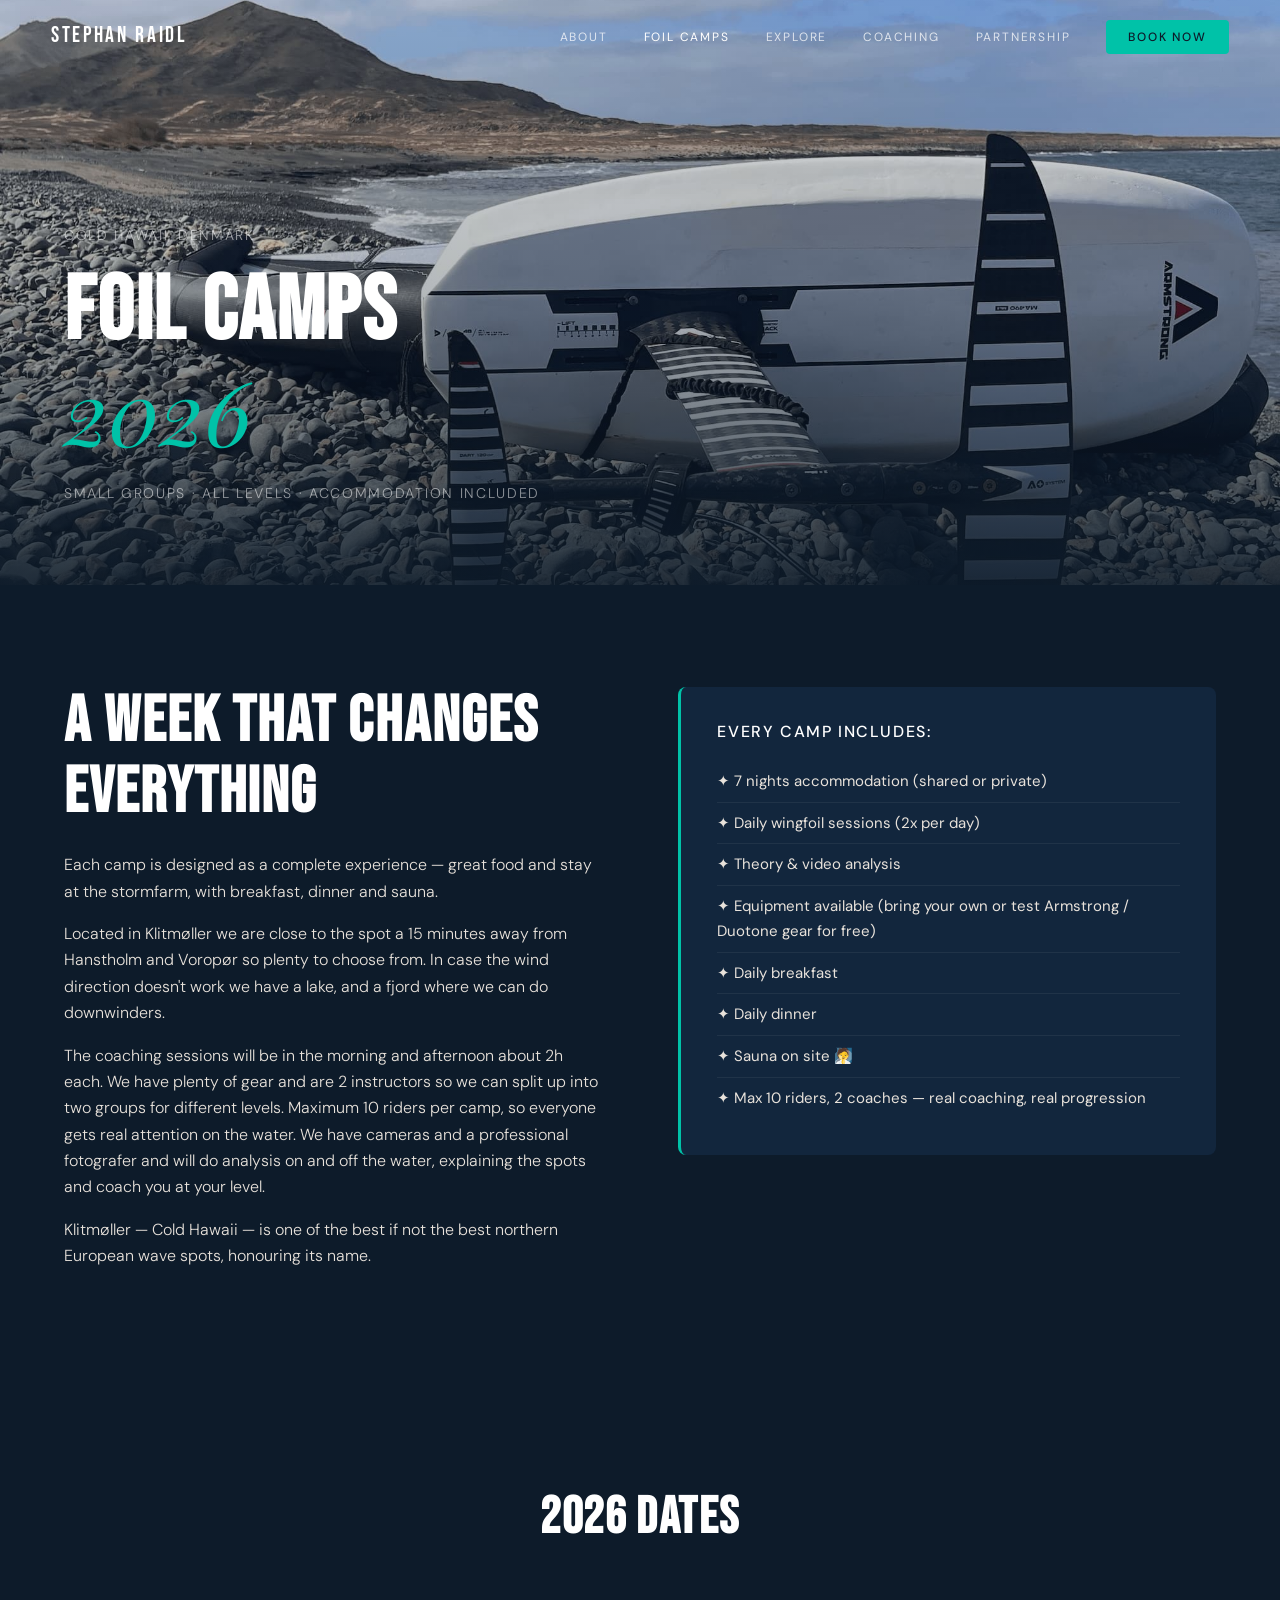
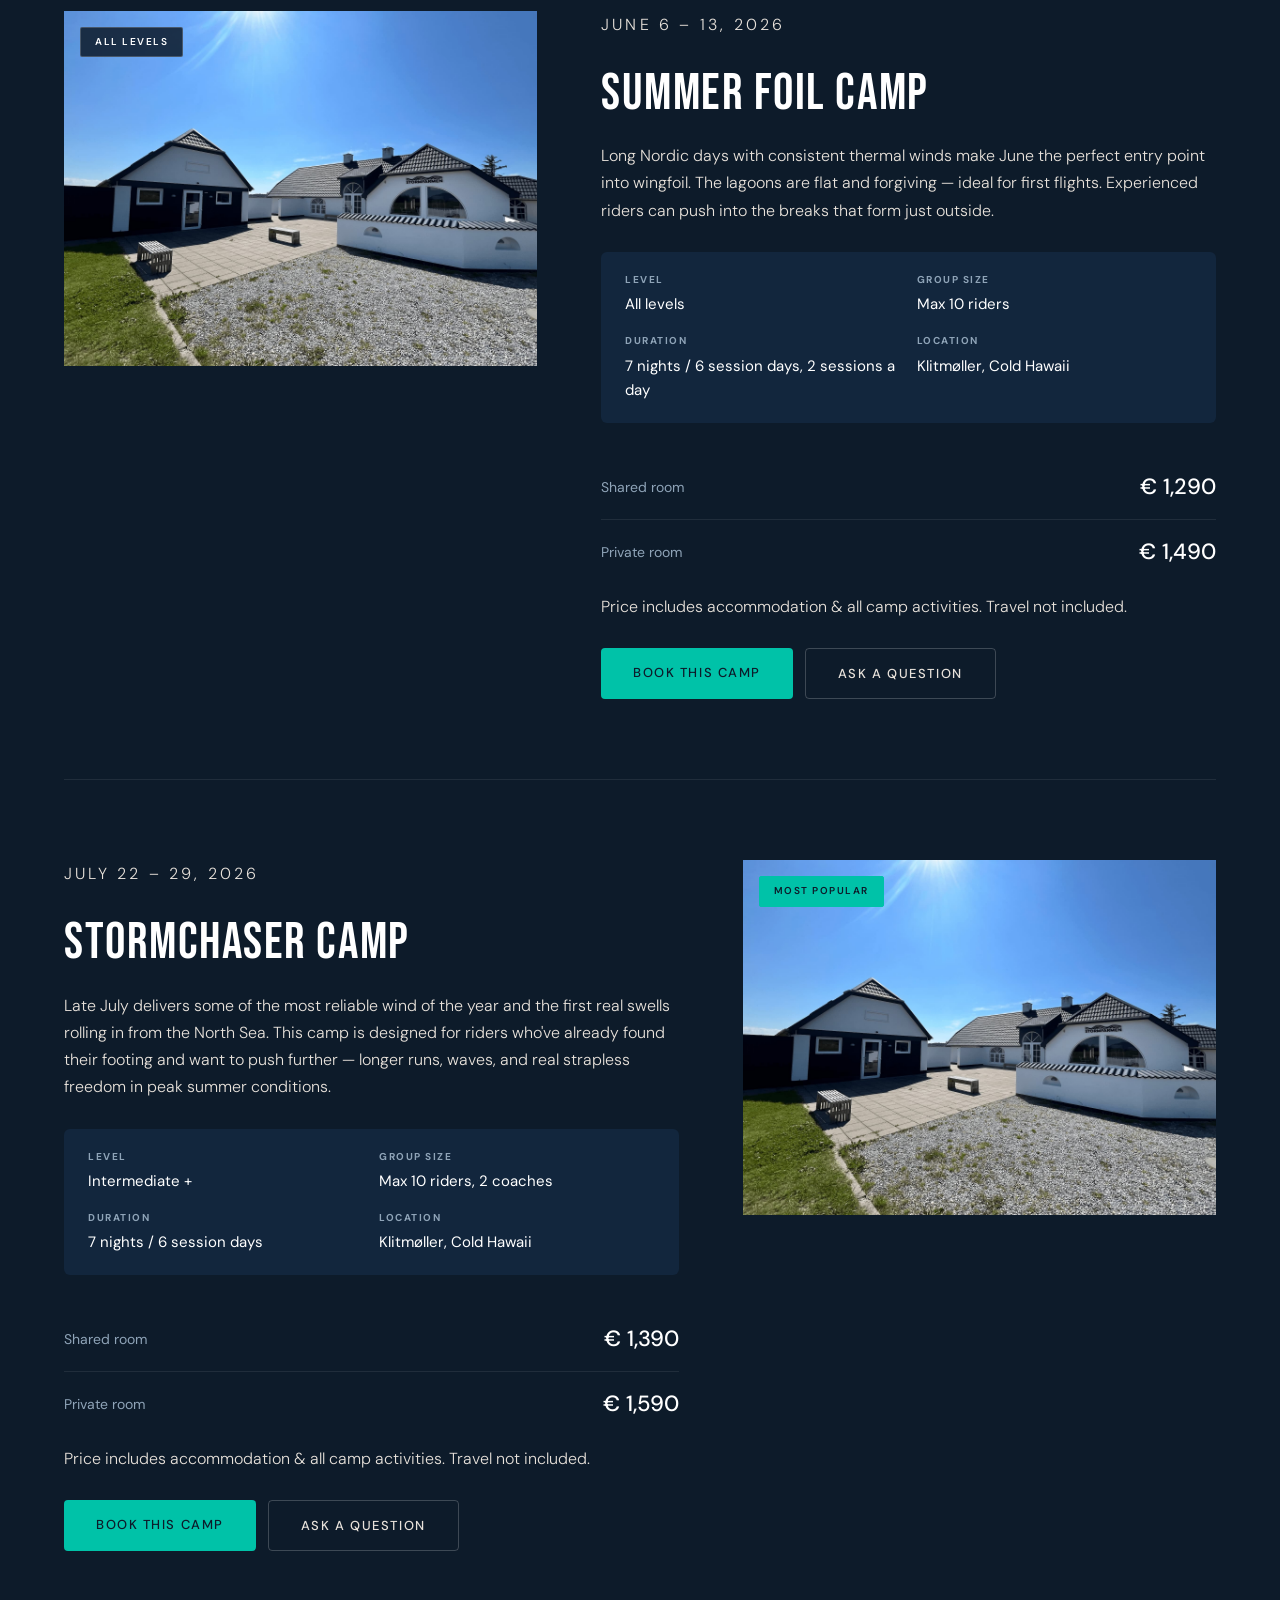
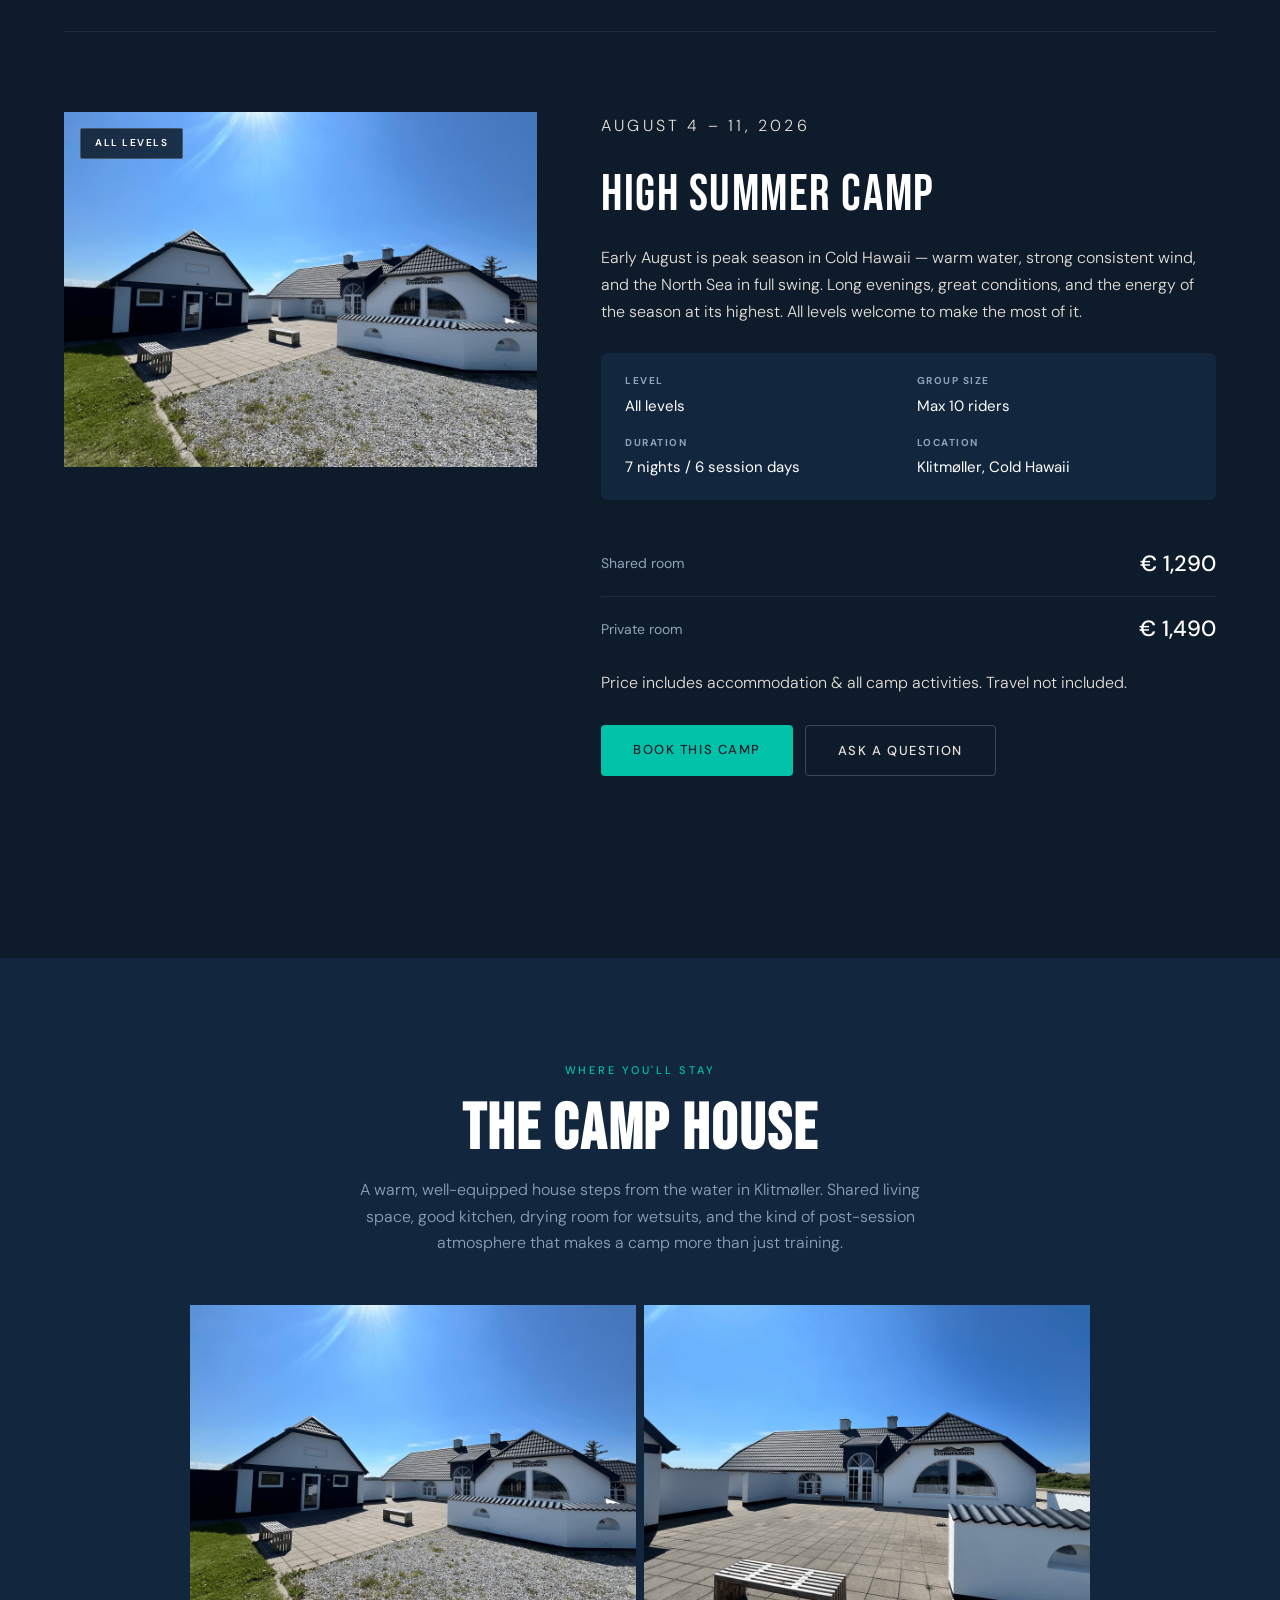
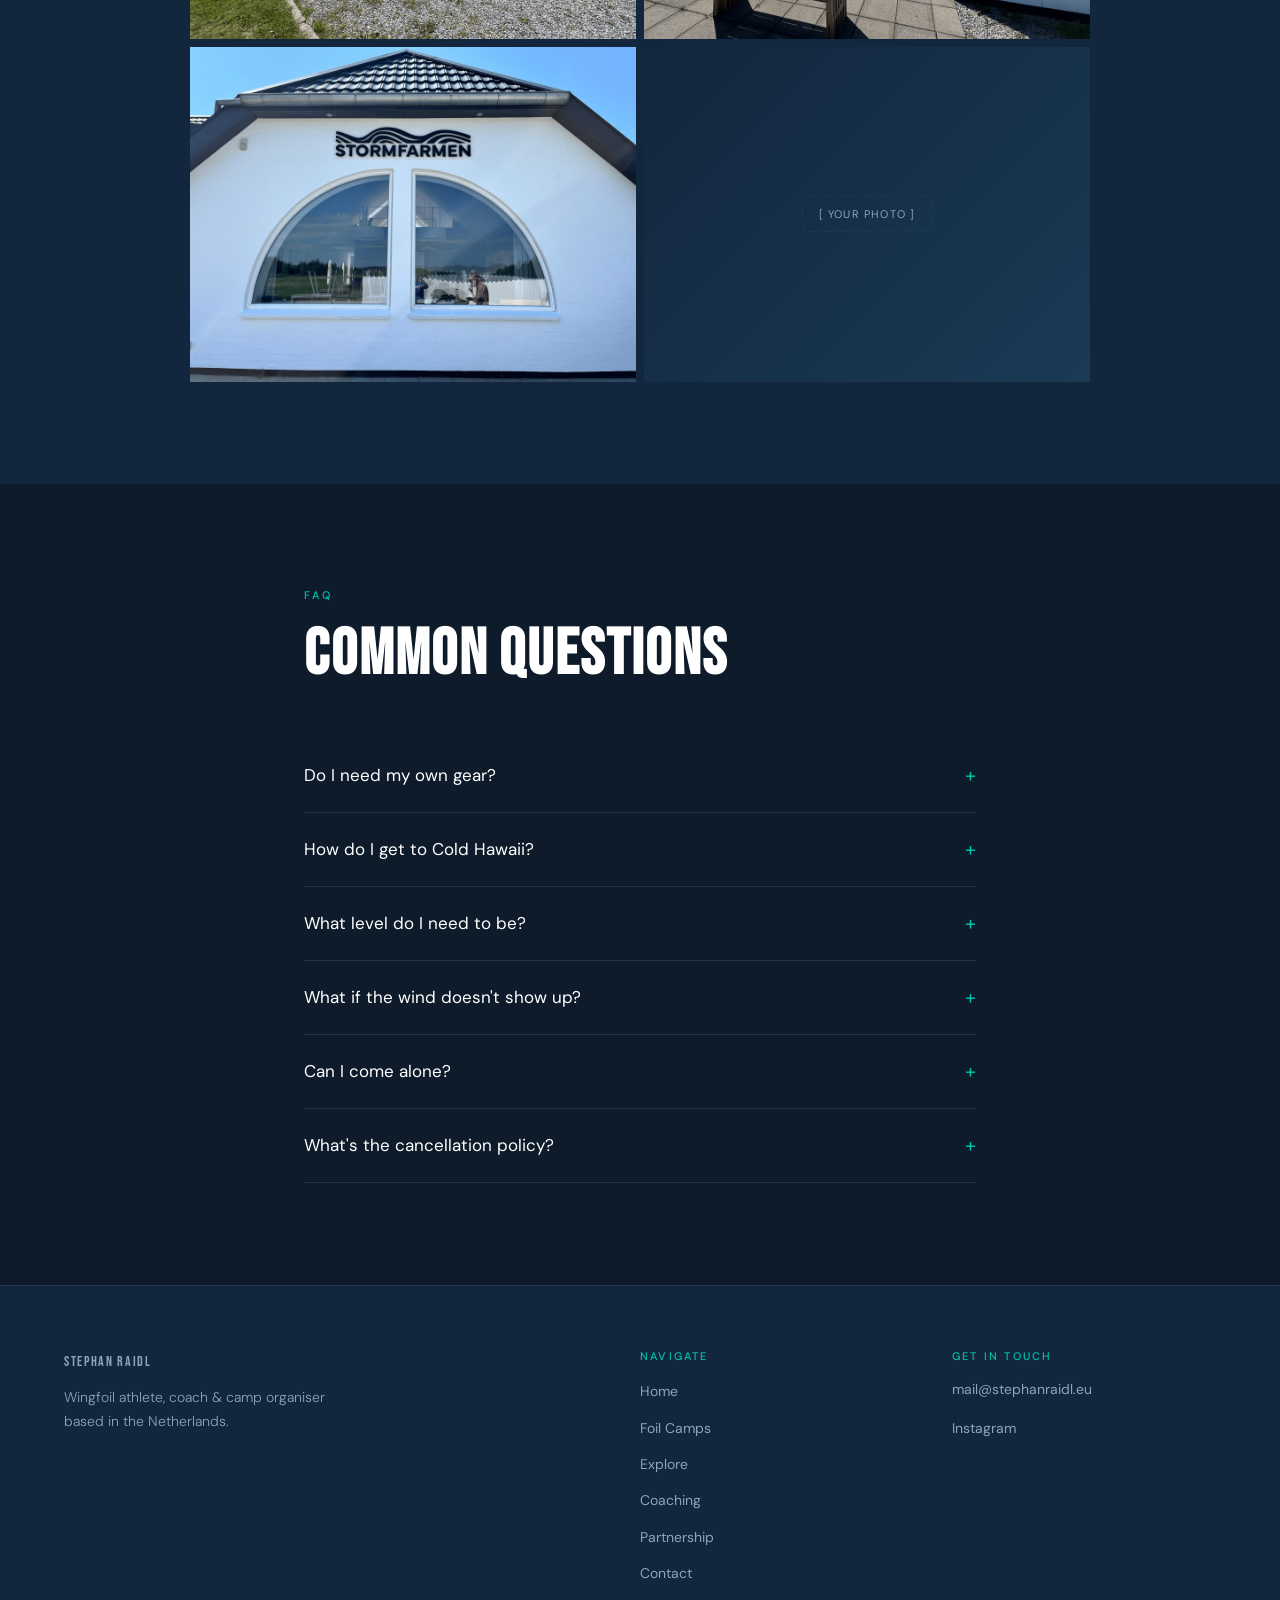
==== commit 295e455d: "Add hero background image to all inner pages Co-Authored-By: Claude Sonnet 4.6 <noreply@anthropic.co" ====
--- a/camps.html
+++ b/camps.html
@@ -38,7 +38,7 @@
   <!-- PAGE HERO -->
   <div class="page-hero">
     <div class="hero-bg">
-      <div class="hero-placeholder"></div>
+      <img src="images/FoilOnBeach_AliBaba.jpg" alt="Foil on Beach" style="width:100%;height:100%;object-fit:cover;display:block;" />
     </div>
     <div class="hero-overlay"></div>
     <div class="page-hero-content">
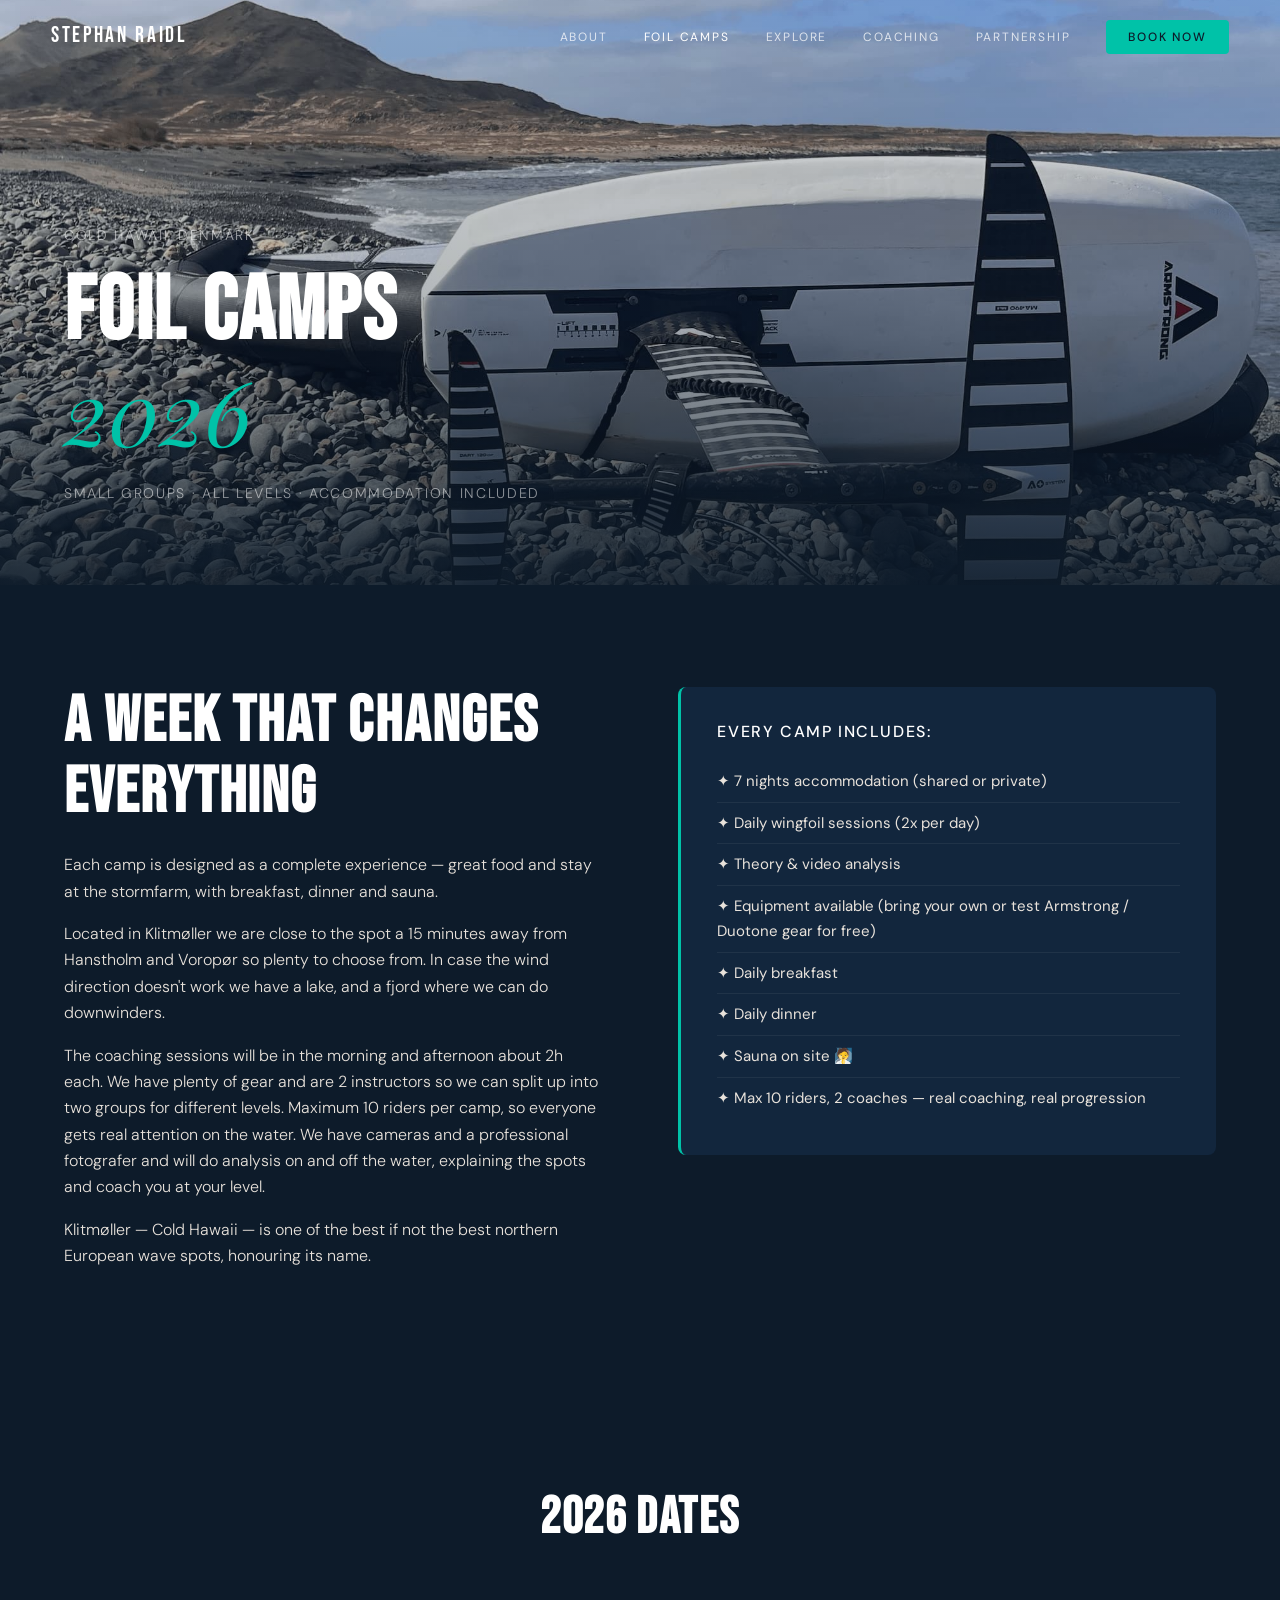
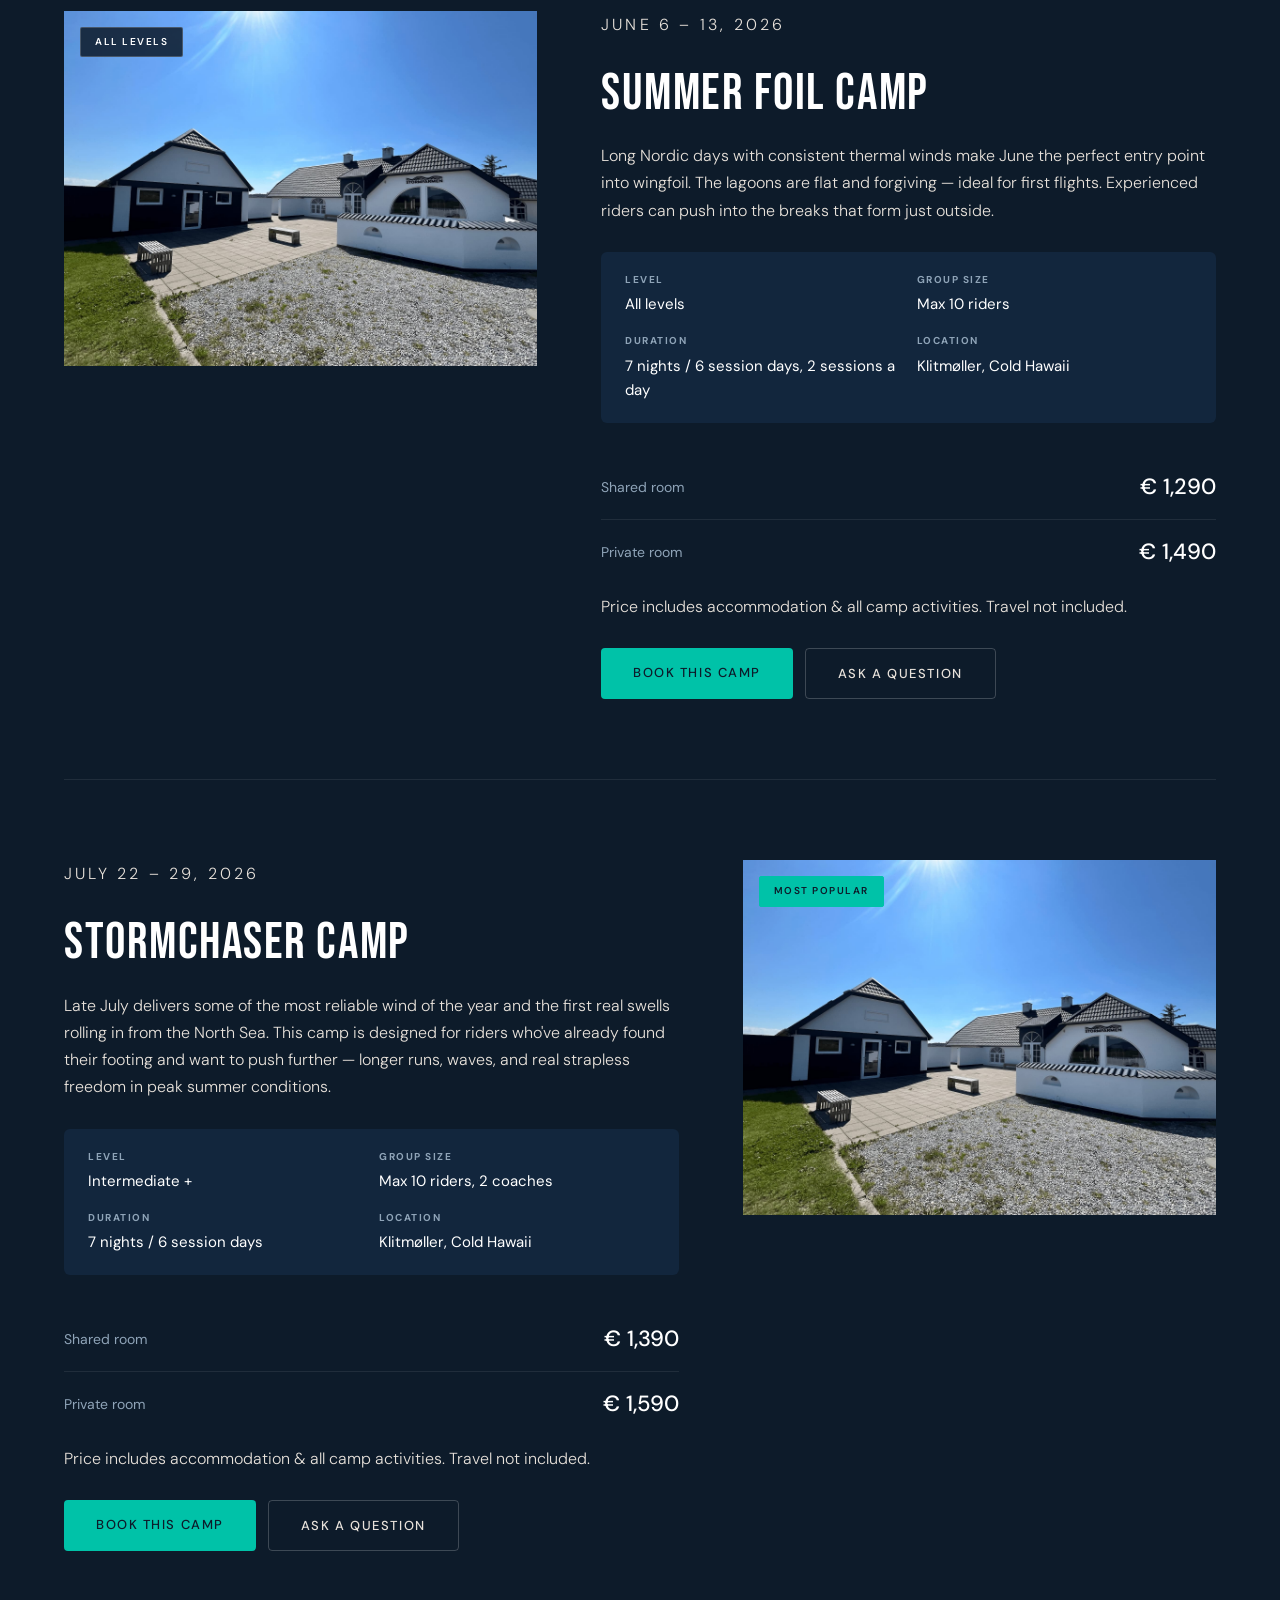
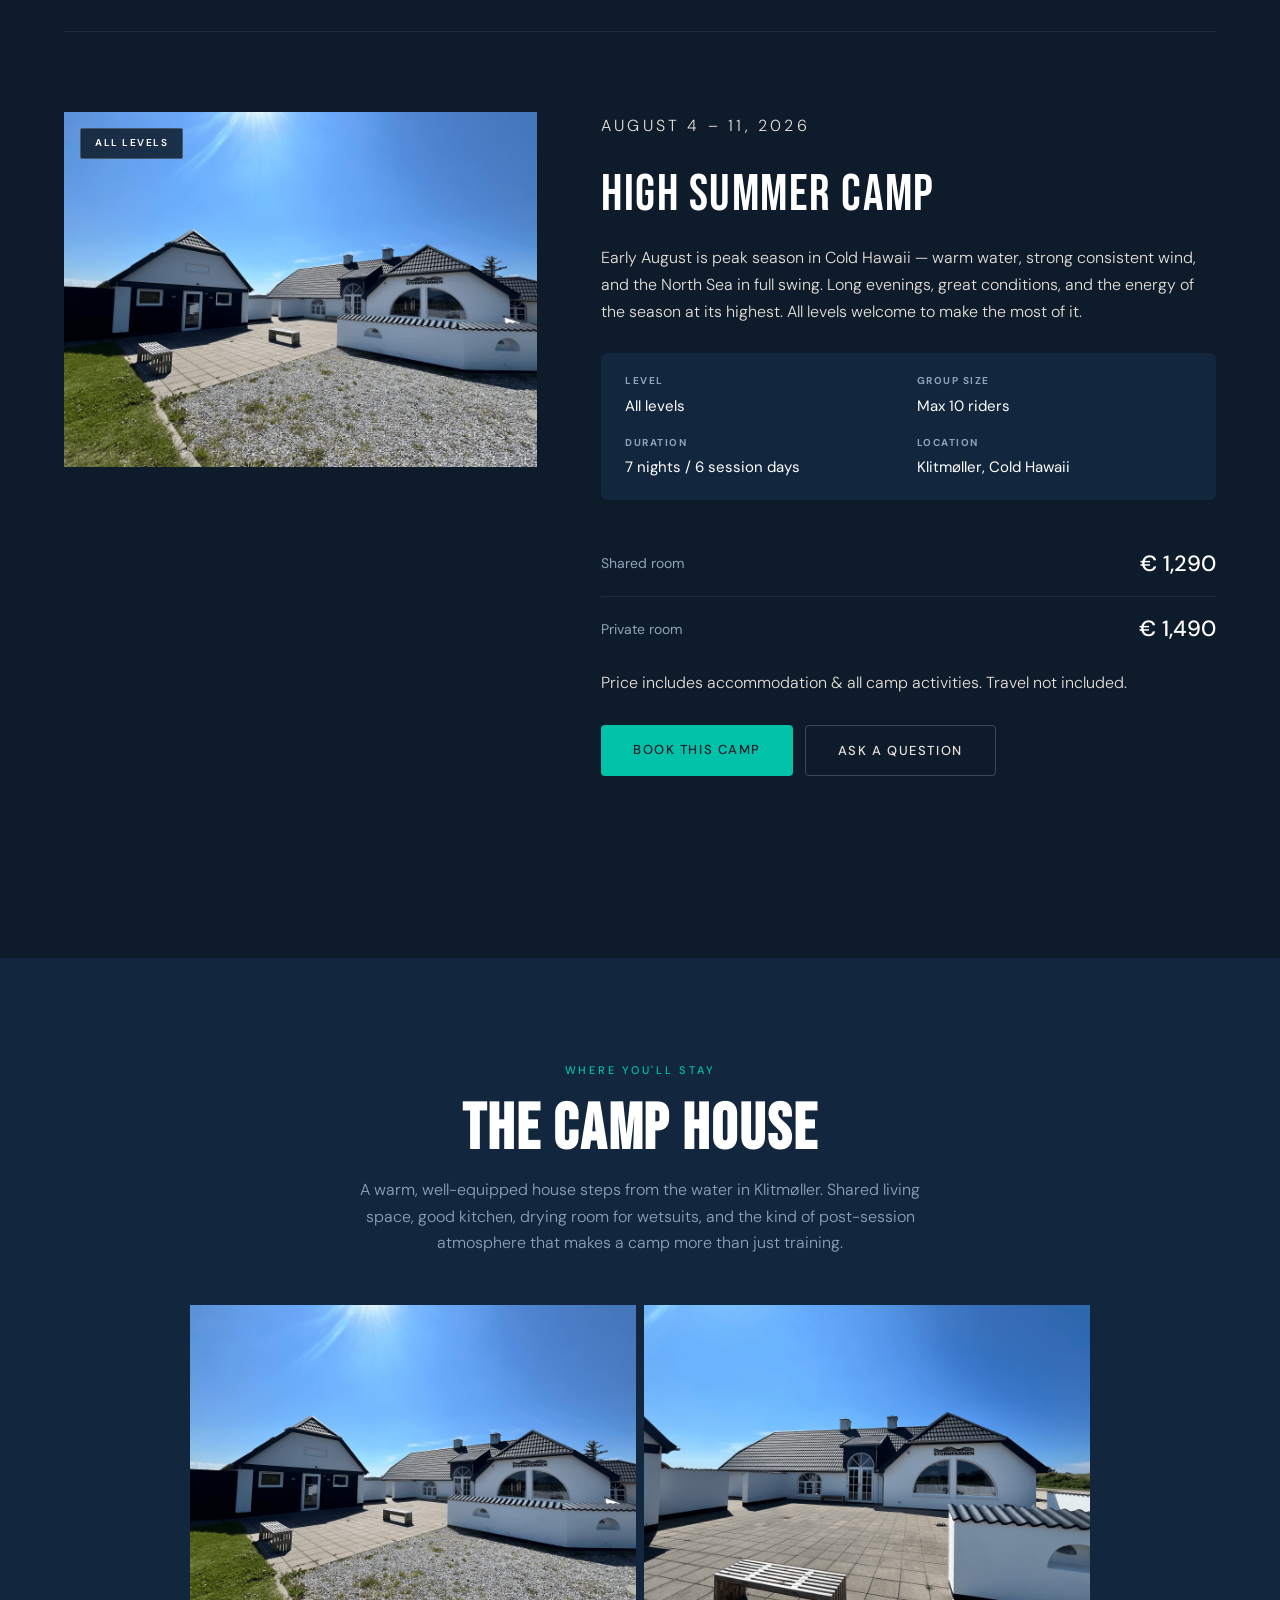
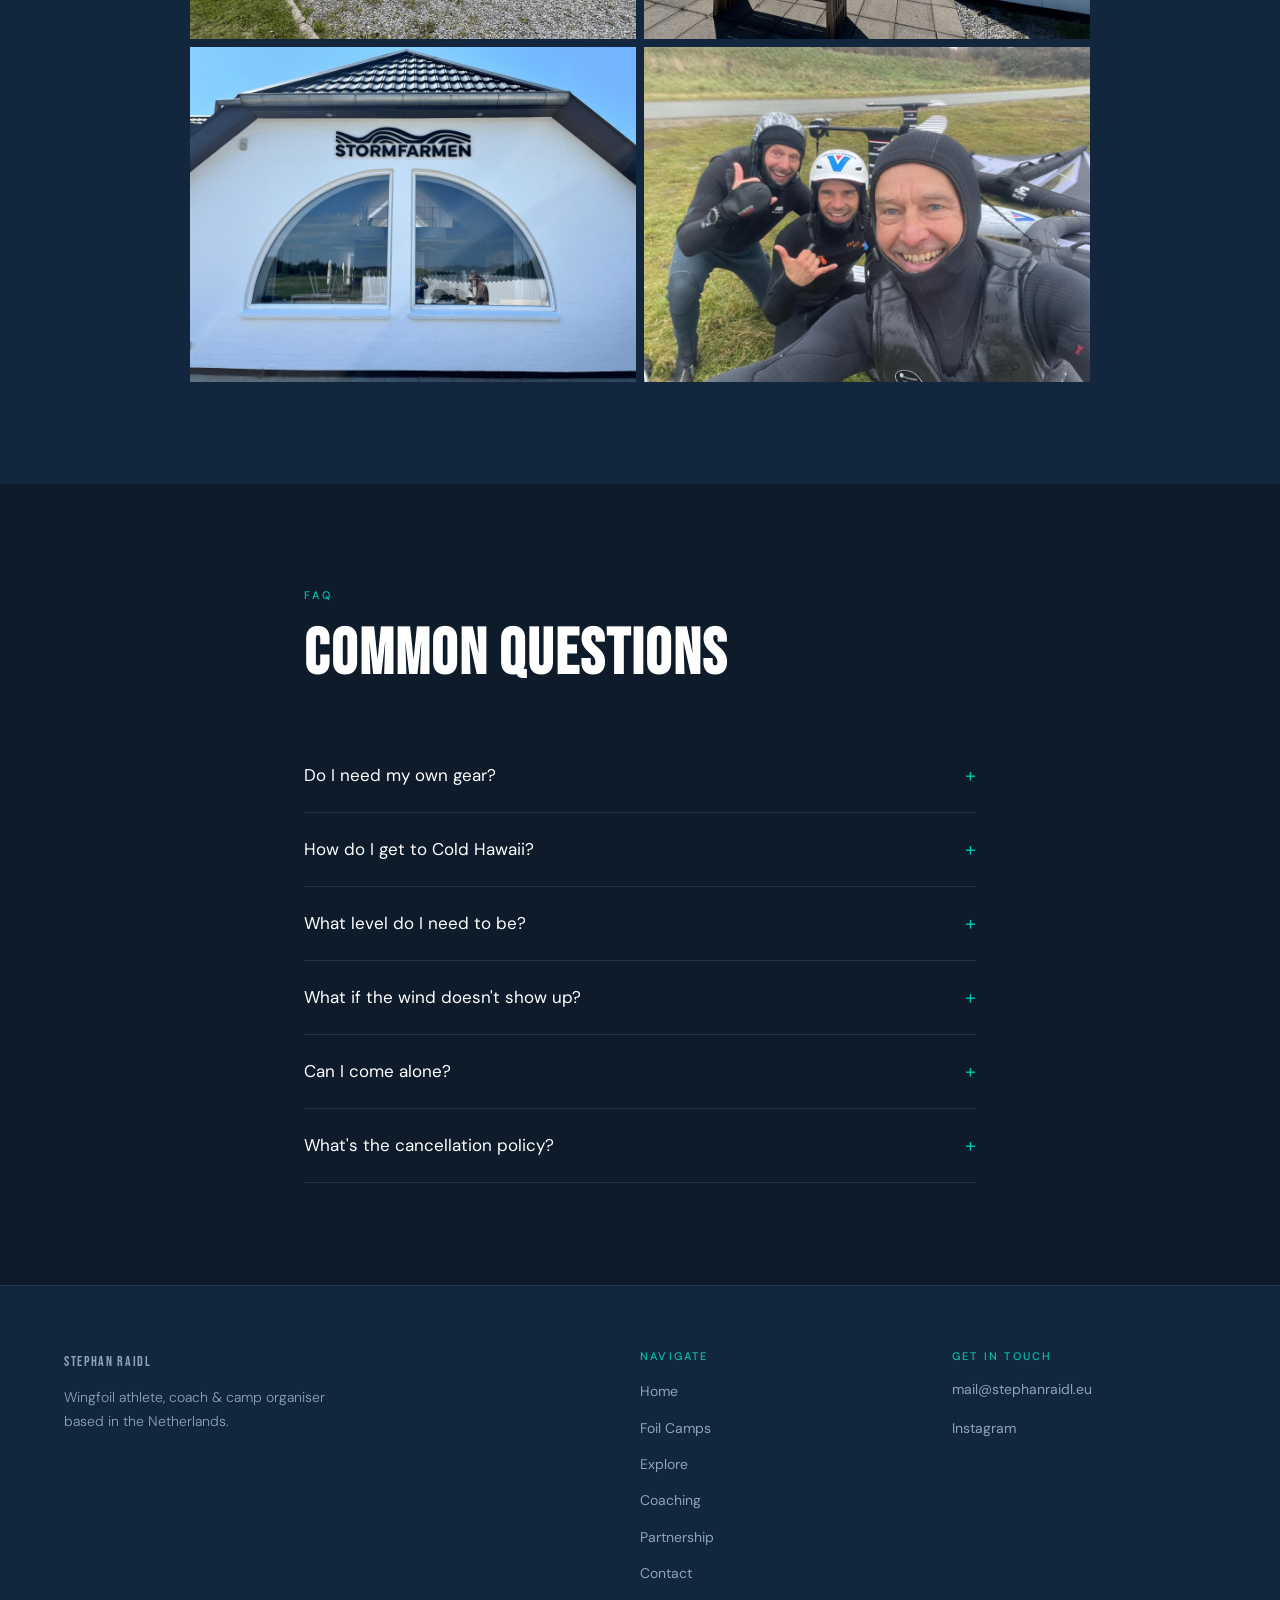
==== commit 367d055b: "Fill last accommodation placeholder with stoked_cold_Hawaii image Co-Authored-By: Claude Sonnet 4.6 " ====
--- a/camps.html
+++ b/camps.html
@@ -197,7 +197,7 @@
       <img src="images/Stormfarmen_wide.jpg" alt="Camp House Wide" class="accom main-accom" style="width:100%;height:100%;object-fit:cover;display:block;" />
       <img src="images/Stormfarmen_wide2.jpg" alt="Camp House" class="accom" style="width:100%;height:100%;object-fit:cover;display:block;" />
       <img src="images/Stormfarmen.jpg" alt="Stormfarmen" class="accom" style="width:100%;height:100%;object-fit:cover;display:block;" />
-      <div class="img-placeholder accom"></div>
+      <img src="images/stoked_cold_Hawaii-compressed.jpg" alt="Stoked Cold Hawaii" class="accom" style="width:100%;height:100%;object-fit:cover;display:block;" />
     </div>
   </section>
 
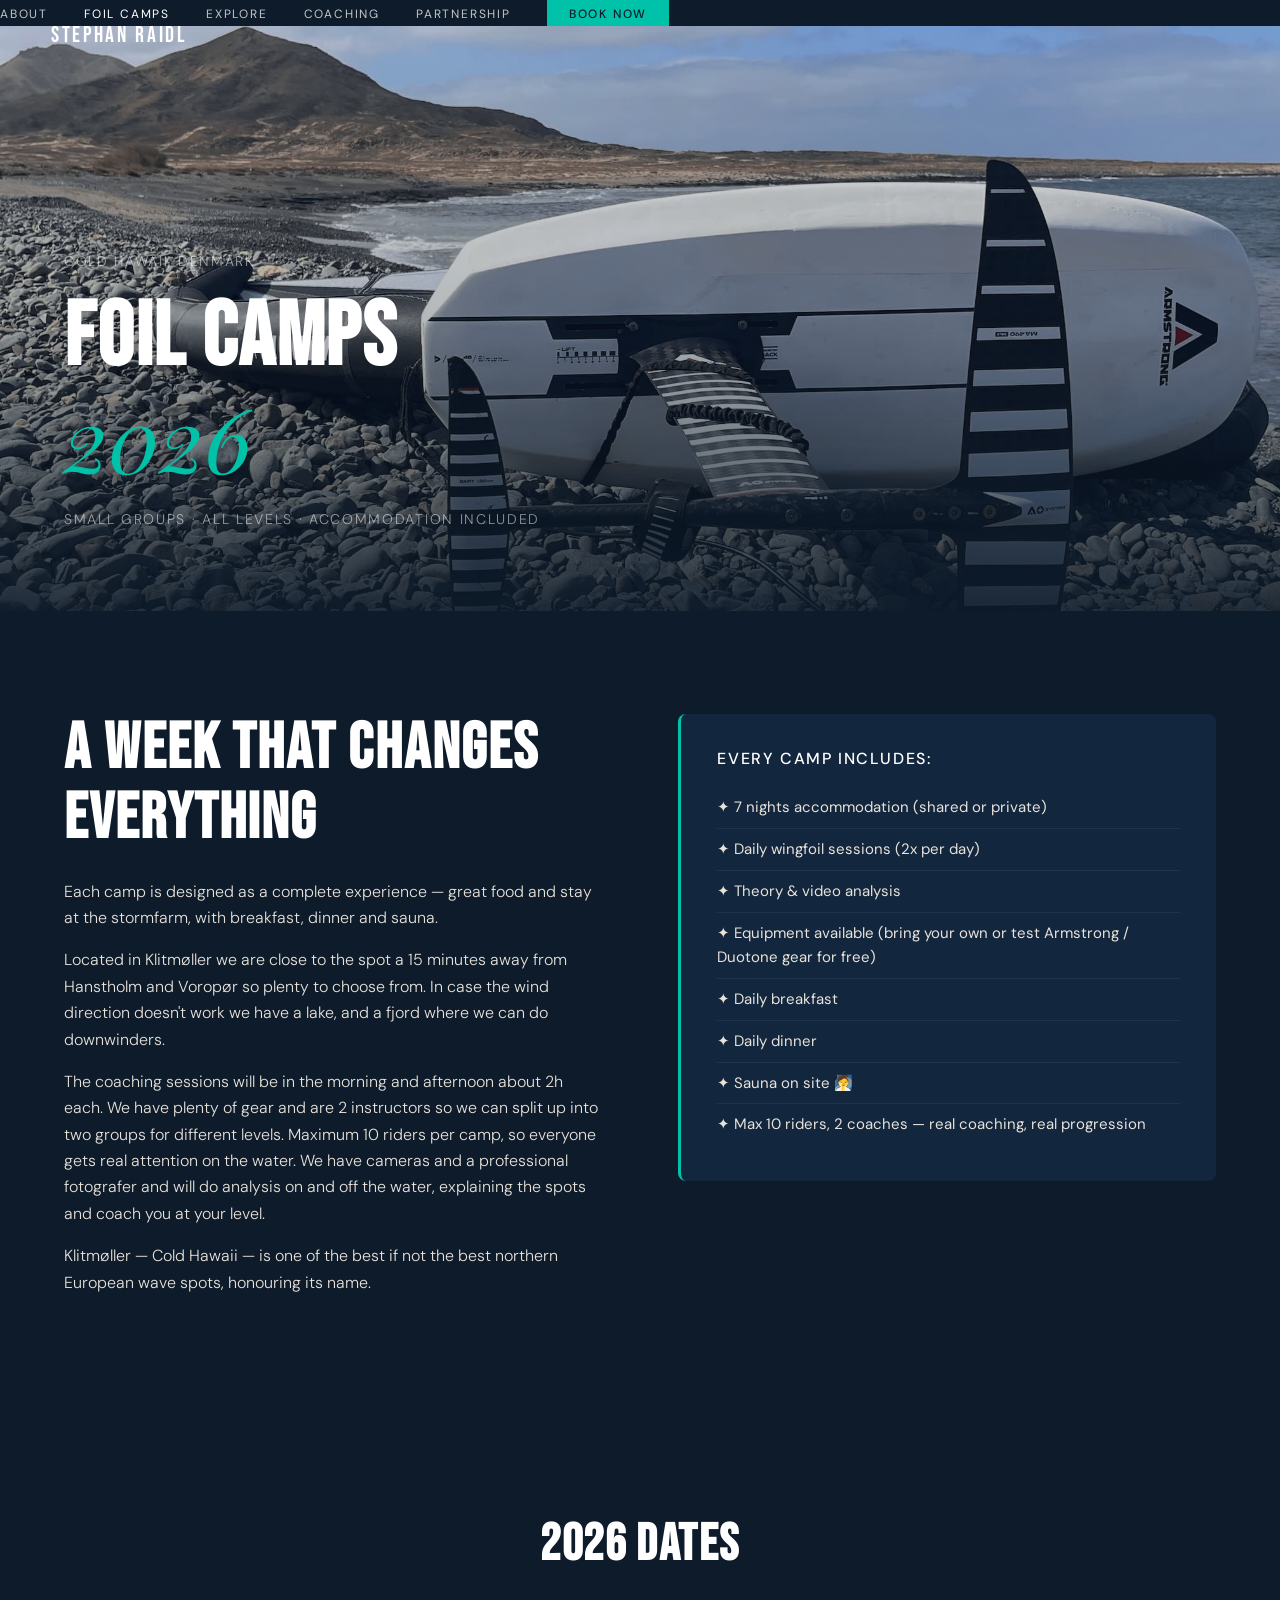
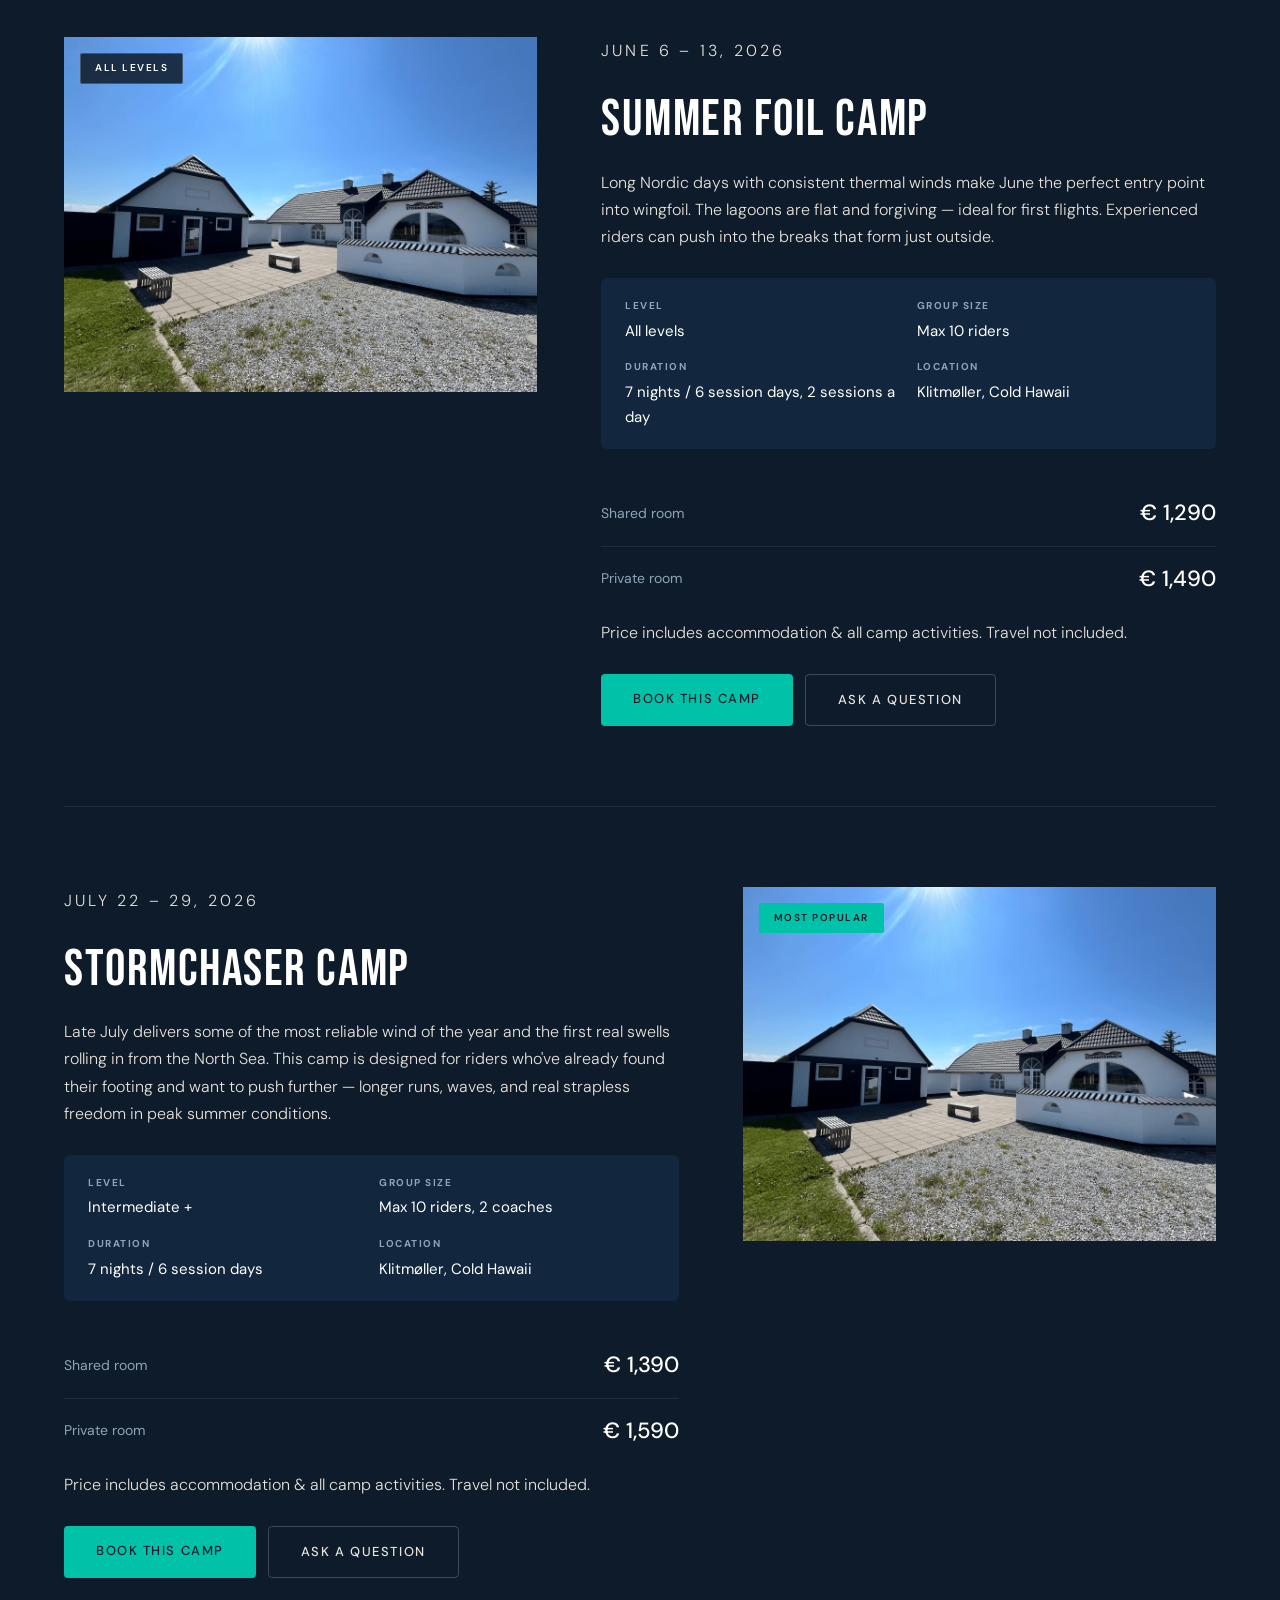
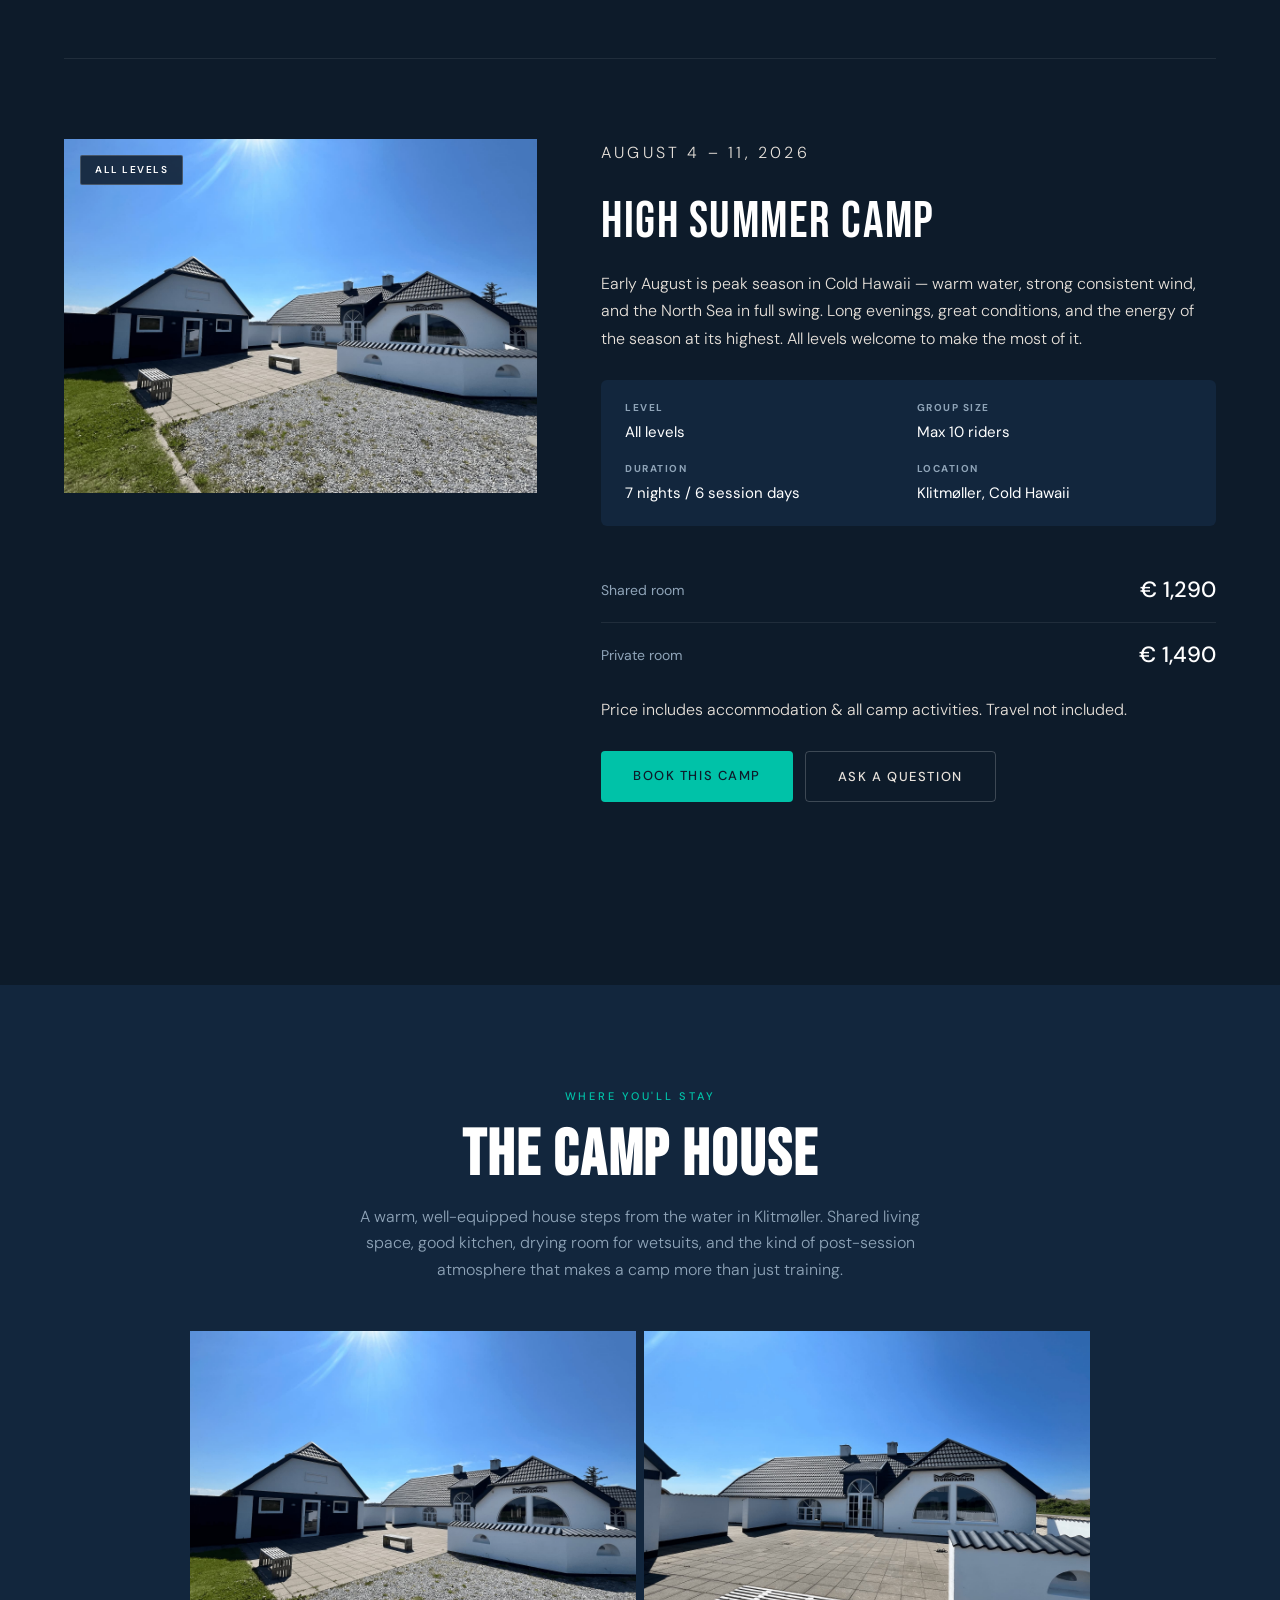
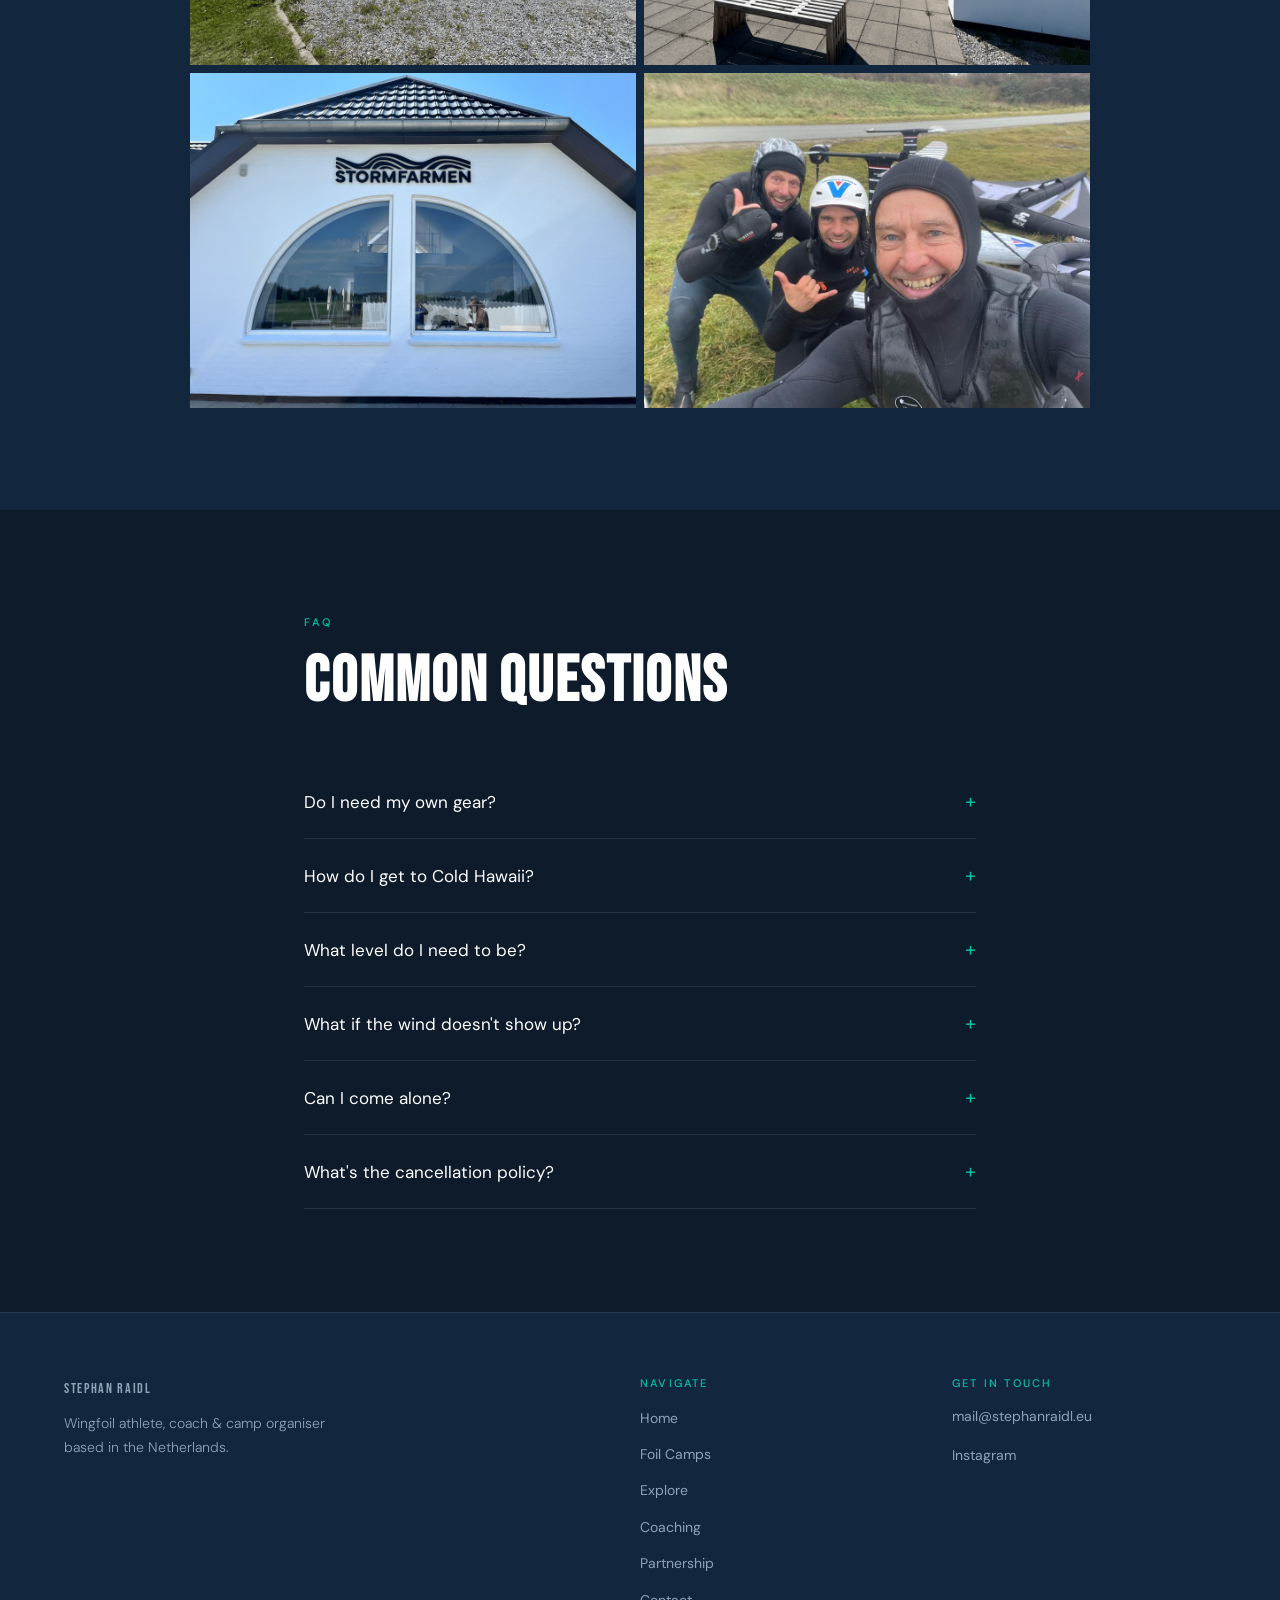
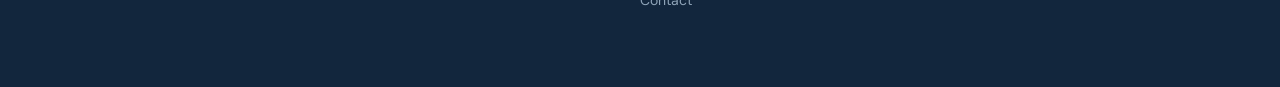
==== commit cfb65a36: "Fix mobile burger menu — move nav-links outside nav element backdrop-filter on scrolled nav trapped " ====
--- a/camps.html
+++ b/camps.html
@@ -25,6 +25,7 @@
     <button class="nav-burger" id="burger" aria-label="Menu">
       <span></span><span></span><span></span>
     </button>
+  </nav>
     <ul class="nav-links" id="nav-links">
       <li><a href="index.html#about">About</a></li>
       <li><a href="camps.html" class="active">Foil Camps</a></li>
@@ -33,7 +34,7 @@
       <li><a href="partnership.html">Partnership</a></li>
       <li><a href="contact.html" class="nav-cta">Book Now</a></li>
     </ul>
-  </nav>
+  
 
   <!-- PAGE HERO -->
   <div class="page-hero">
--- a/style.css
+++ b/style.css
@@ -186,7 +186,7 @@
 #nav {
   position: fixed;
   top: 0; left: 0; right: 0;
-  z-index: 100;
+  z-index: 1000;
   display: flex;
   align-items: center;
   justify-content: space-between;
@@ -282,7 +282,7 @@
 
 .hero-content {
   position: relative;
-  z-index: 2;
+  z-index: 11;
   max-width: 780px;
 }
 
@@ -348,6 +348,7 @@
 /* PAGE HERO (inner pages) */
 .page-hero {
   position: relative;
+  z-index: 0;
   height: 65vh;
   min-height: 420px;
   display: flex;
@@ -1121,19 +1122,24 @@
 @media (max-width: 768px) {
   .nav-links {
     position: fixed;
-    top: 72px; left: 0; right: 0; bottom: 0;
-    background: var(--navy);
+    top: 0; left: 0; right: 0; bottom: 0;
+    background: #0d1b2a;
     flex-direction: column;
     justify-content: center;
     align-items: center;
-    gap: 32px;
+    gap: 40px;
     transform: translateX(100%);
     transition: transform 0.35s ease;
+    z-index: 999;
+    overflow-y: auto;
+    padding: 80px 0 40px;
+    list-style: none;
   }
   .nav-links.open { transform: none; }
-  .nav-links a { font-size: 16px; }
-  .nav-cta { padding: 12px 28px !important; }
-  .nav-burger { display: flex; }
+  .nav-links li { display: block; text-align: center; }
+  .nav-links a { font-size: 22px; letter-spacing: 0.12em; color: #fff; }
+  .nav-cta { padding: 14px 36px !important; font-size: 18px !important; }
+  .nav-burger { display: flex; z-index: 1001; position: relative; }
 
   .about, .coaching-intro, .partnership-intro, .why-me, .page-intro, .contact-page {
     grid-template-columns: 1fr;
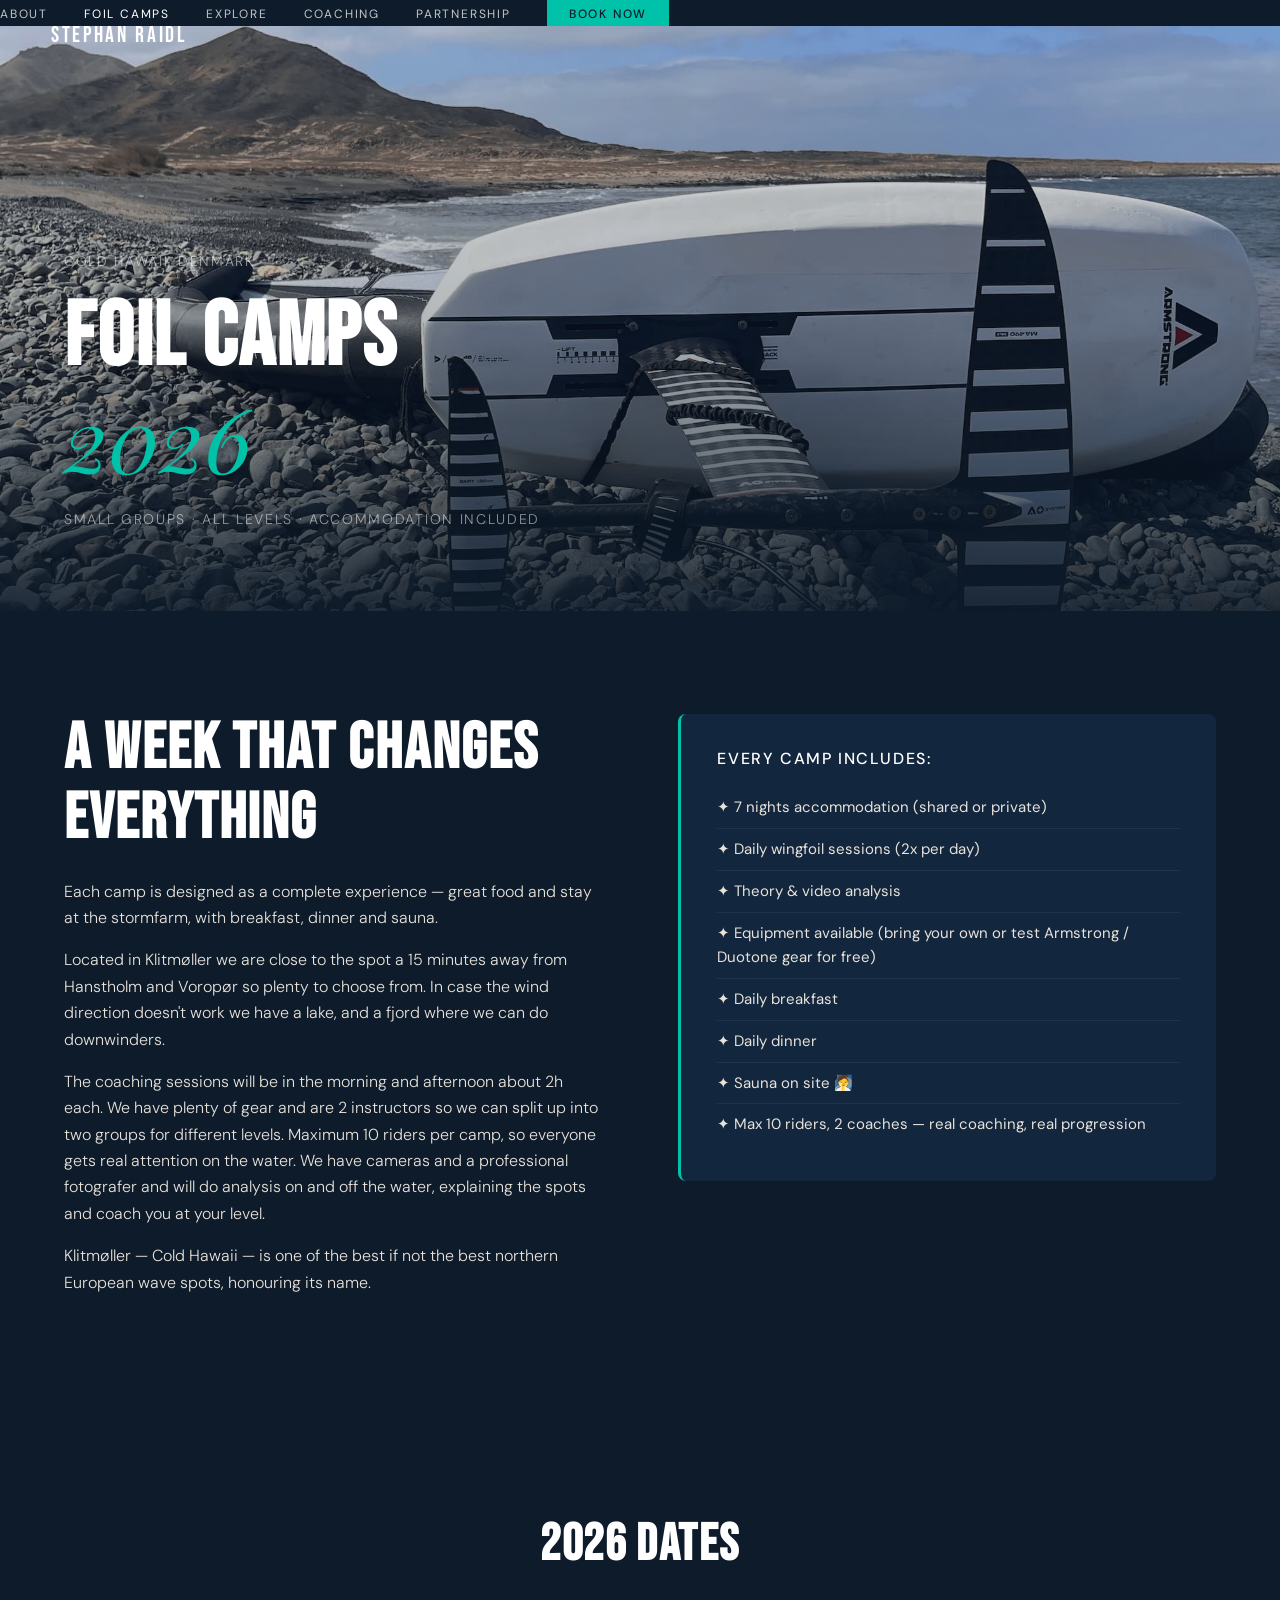
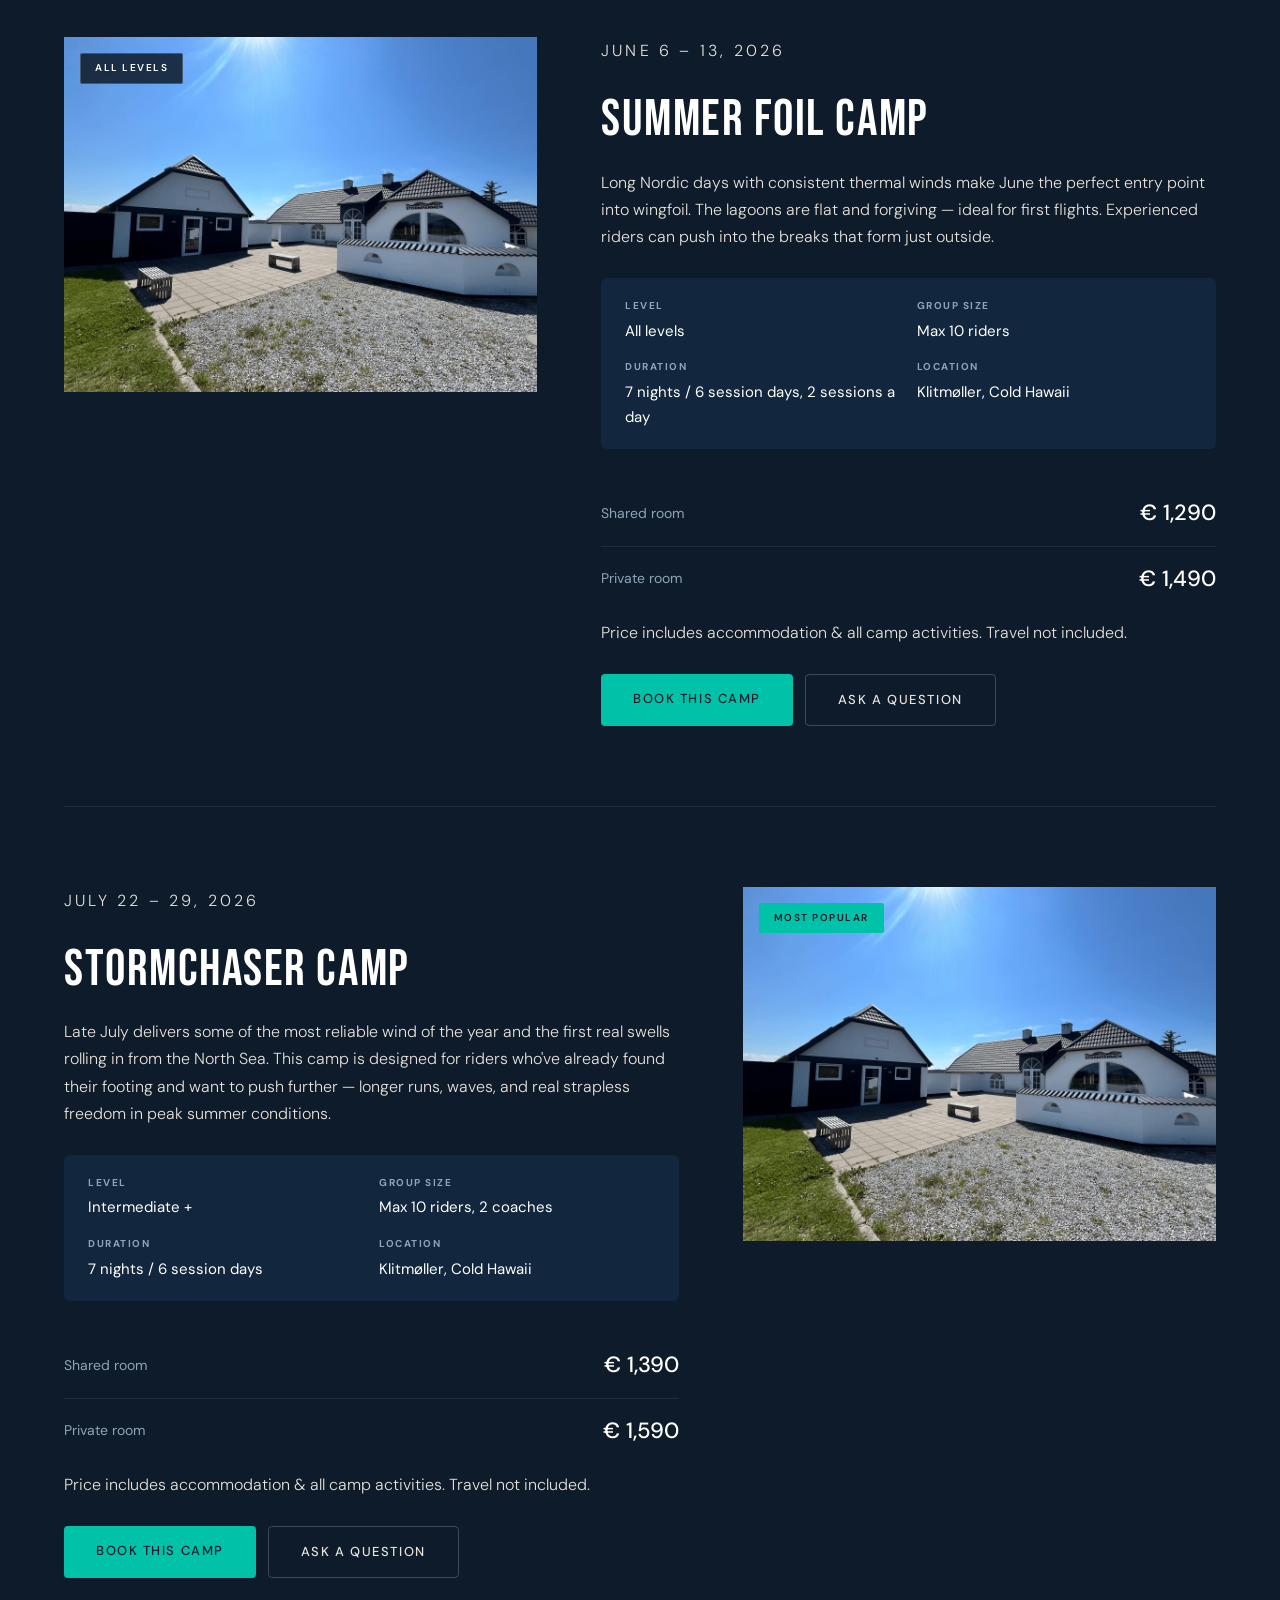
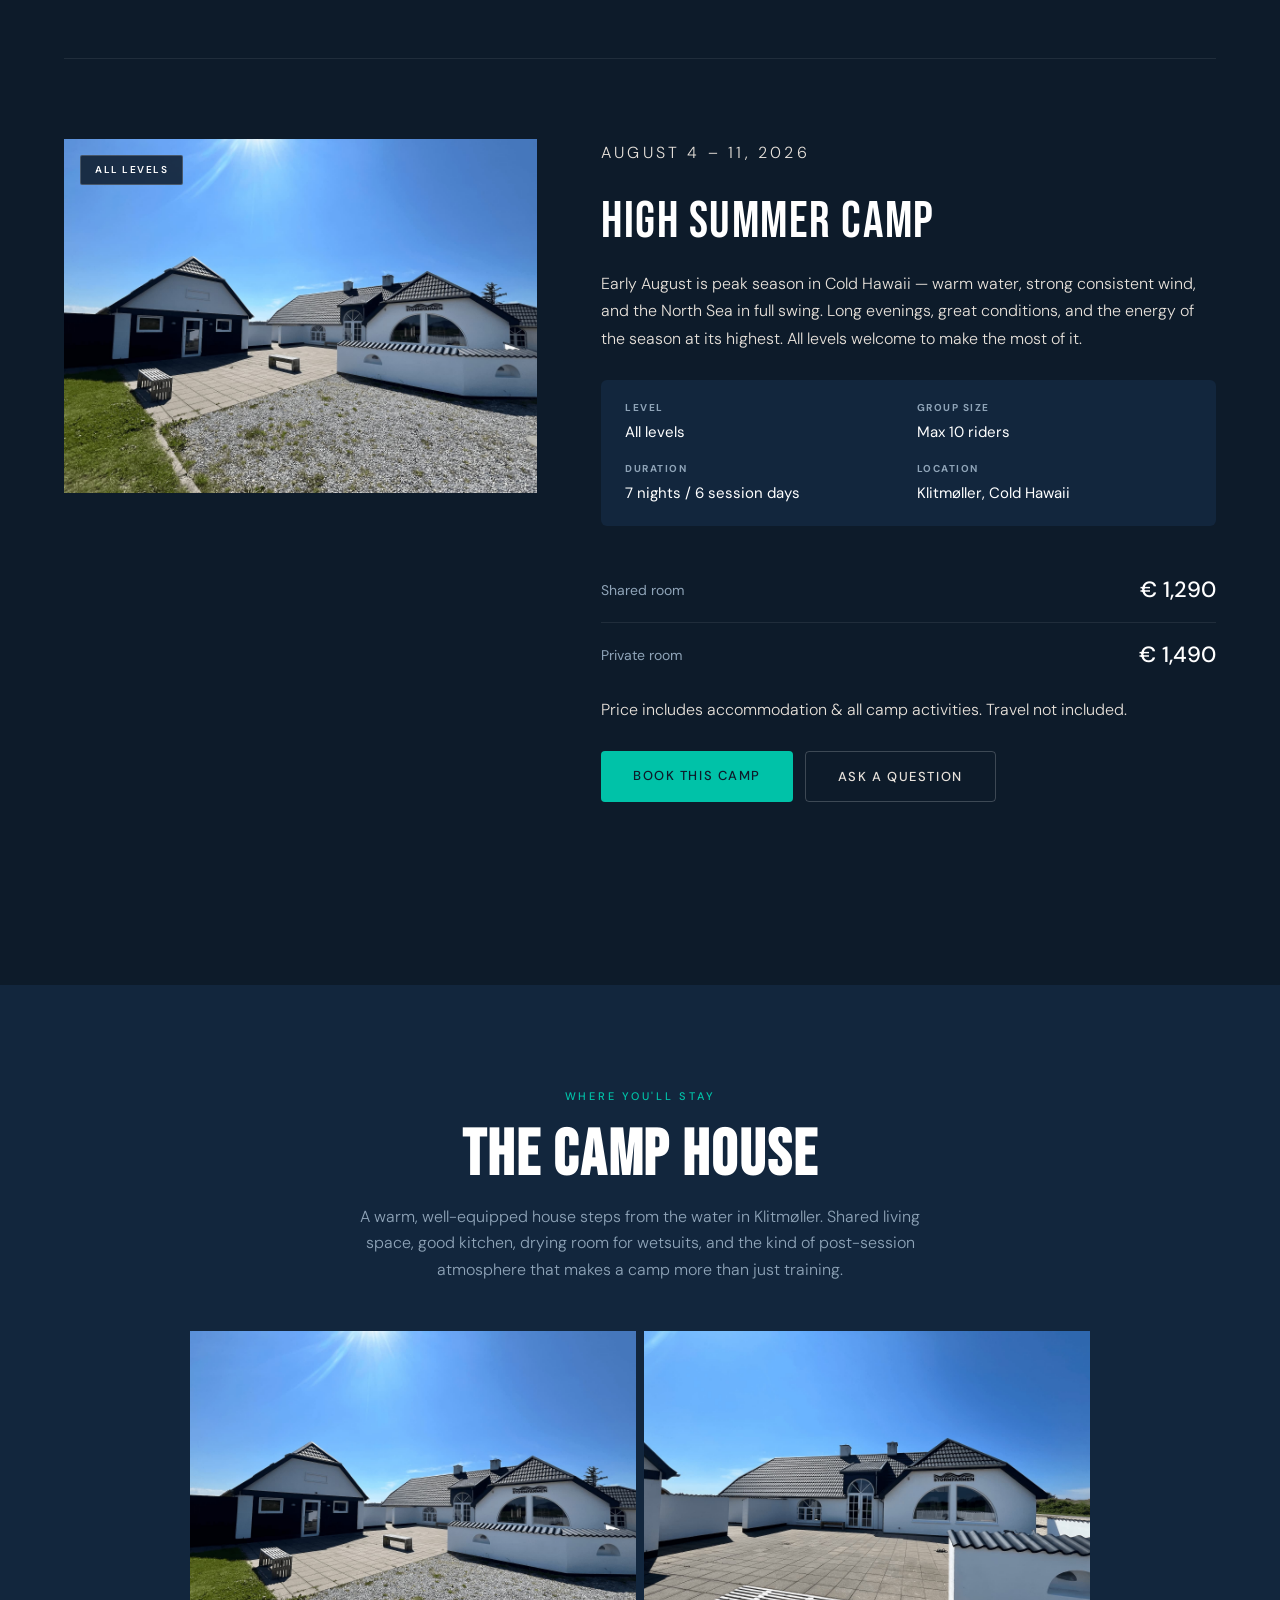
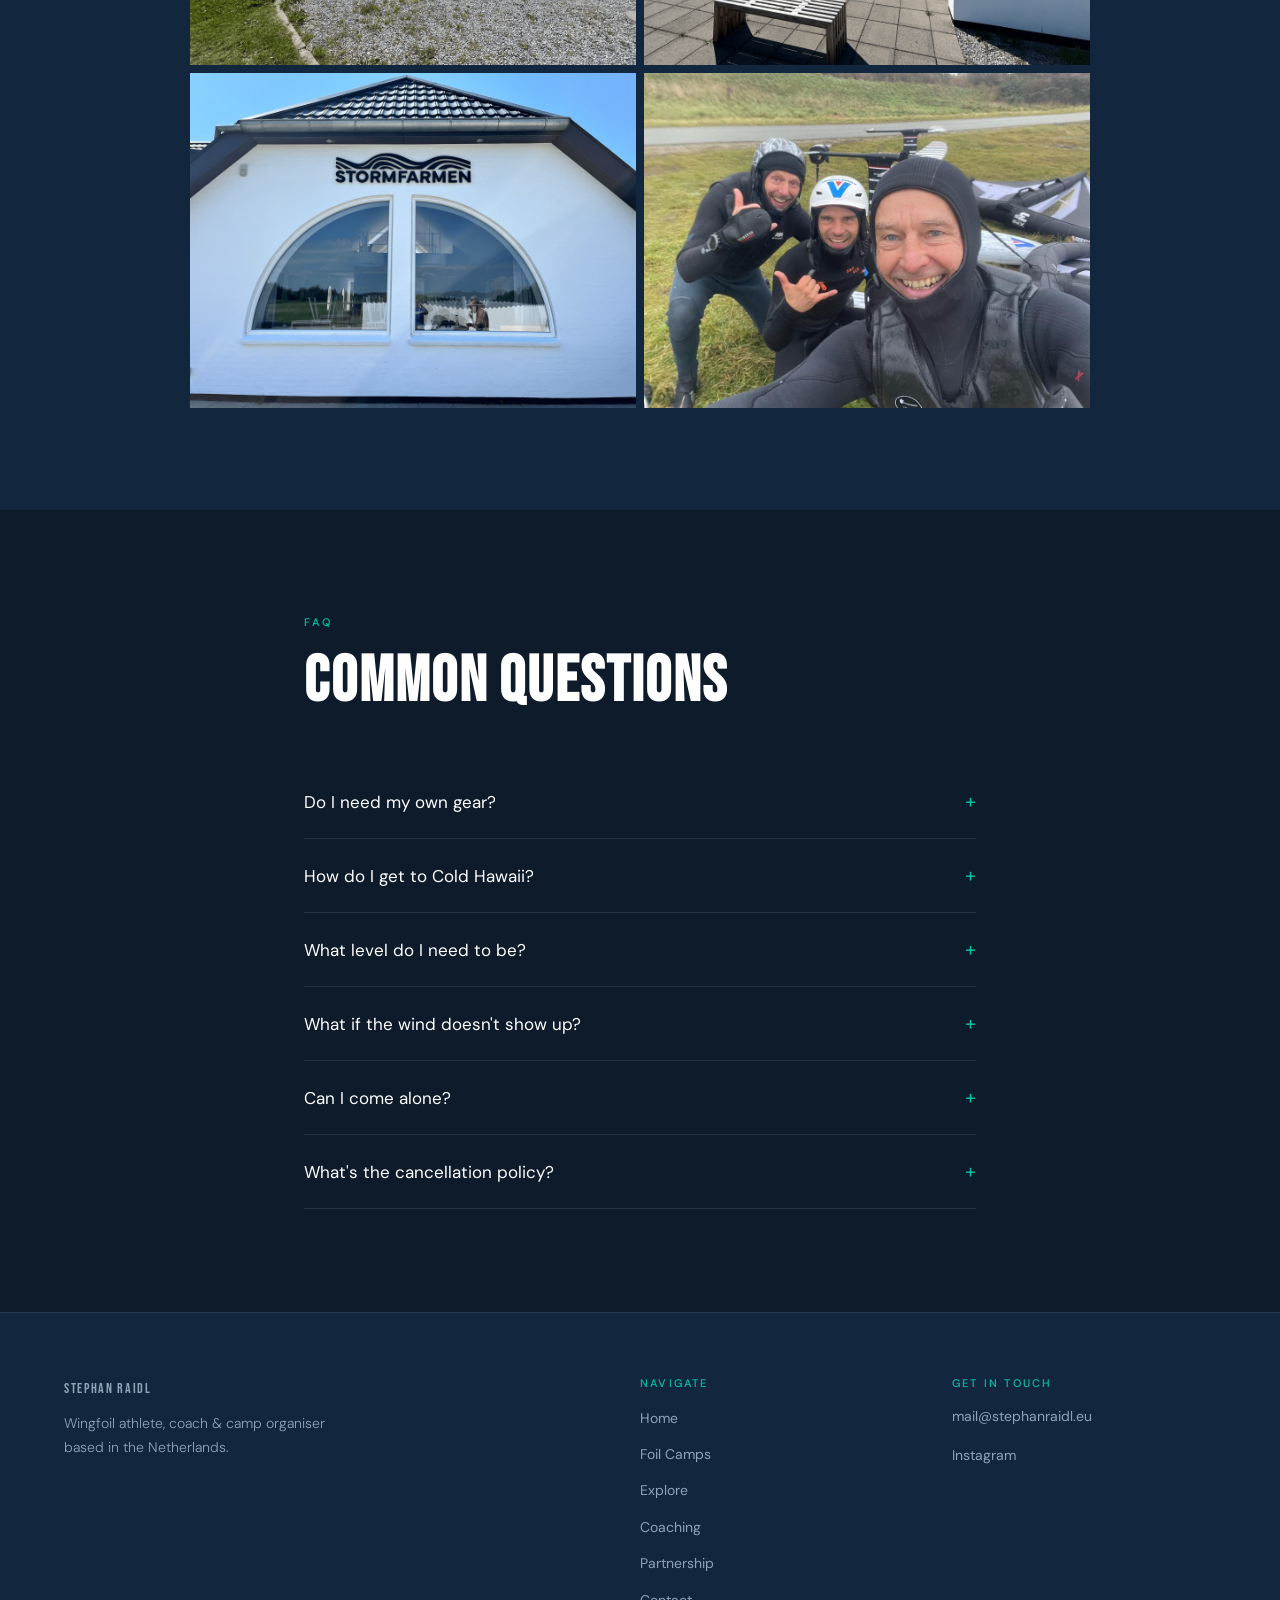
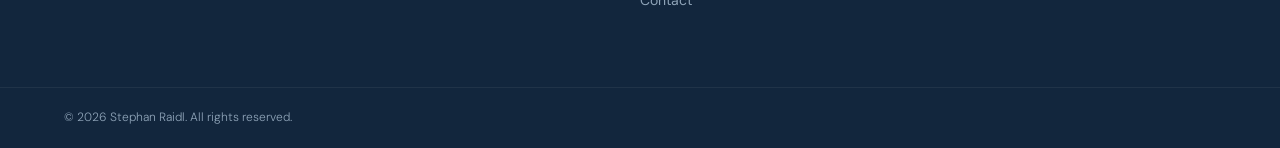
==== commit fa8752c0: "Fix burger menu on camps, coaching, partnership — malformed footer-bot tag was swallowing main.js sc" ====
--- a/camps.html
+++ b/camps.html
@@ -259,7 +259,8 @@
         </div>
       </div>
     </div>
-    <div class="footer-bot</p>
+    <div class="footer-bottom">
+      <p>© 2026 Stephan Raidl. All rights reserved.</p>
     </div>
   </footer>
   <script src="main.js"></script>
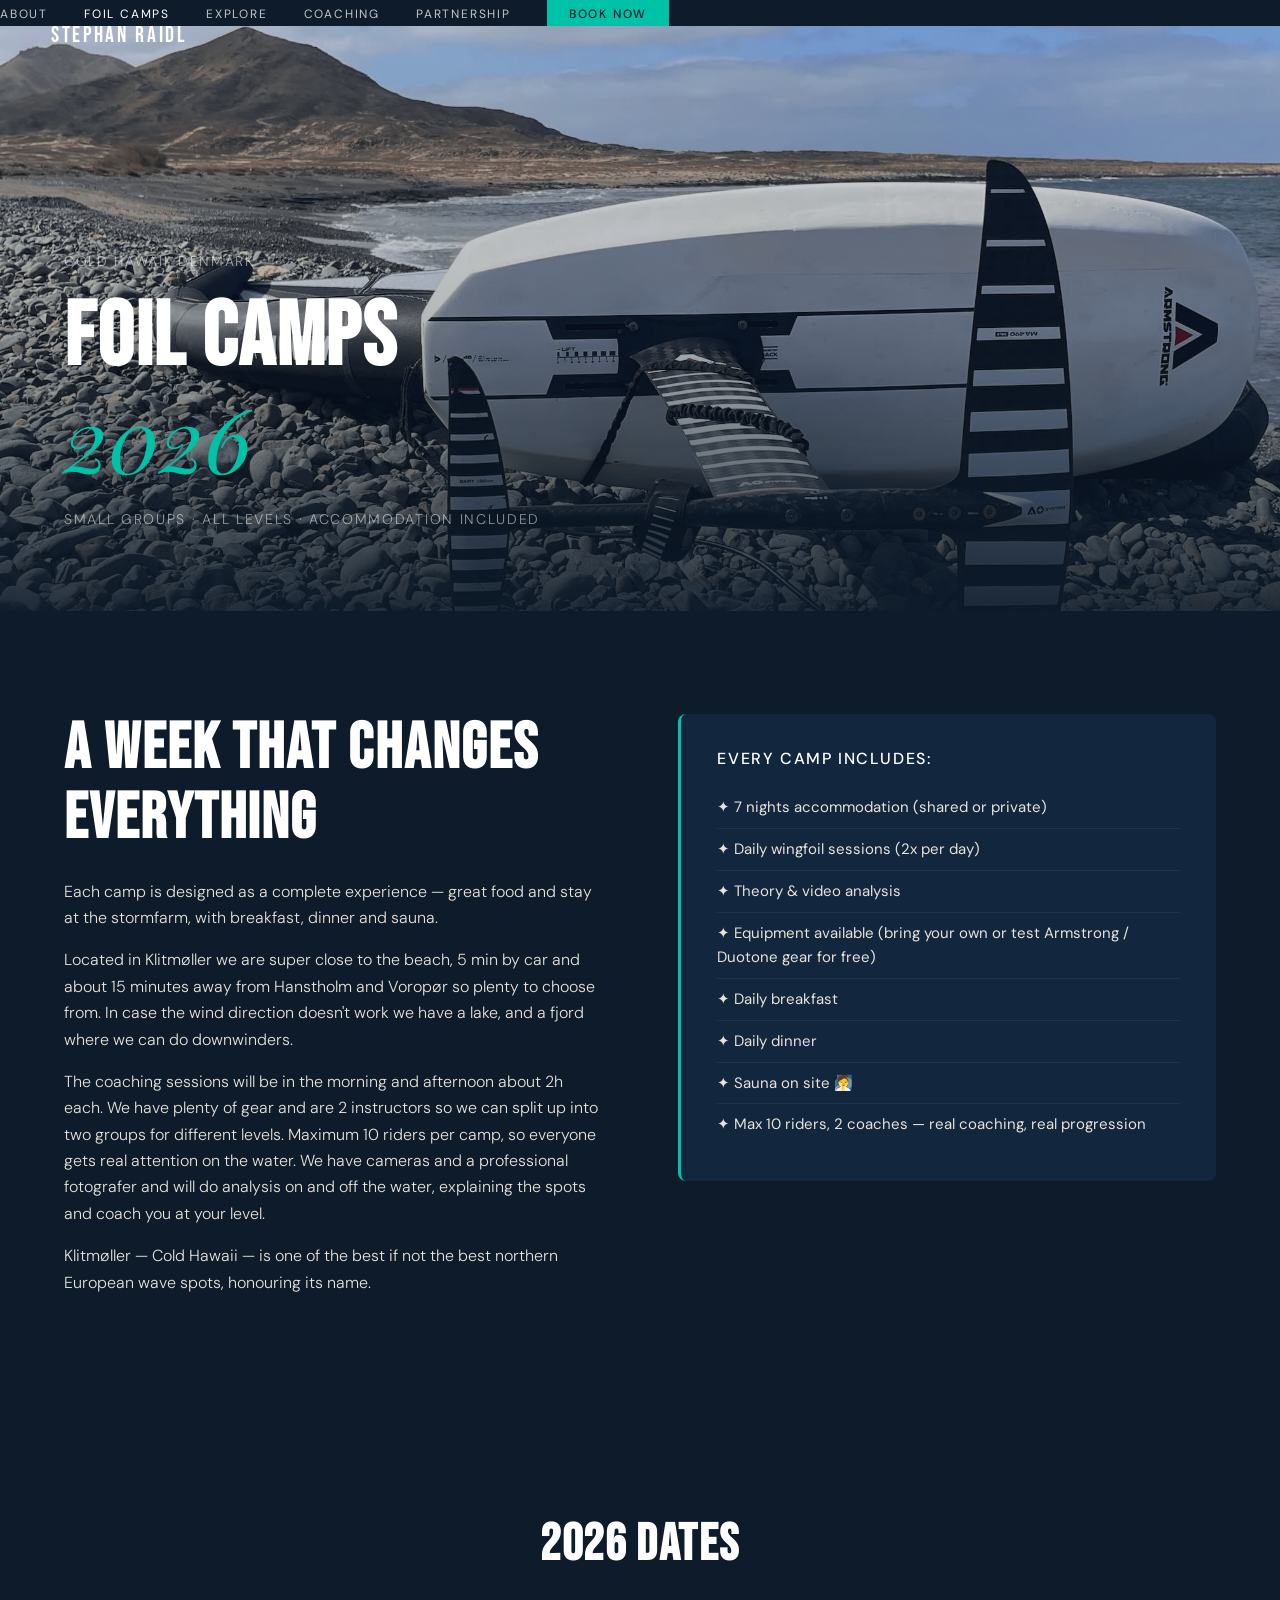
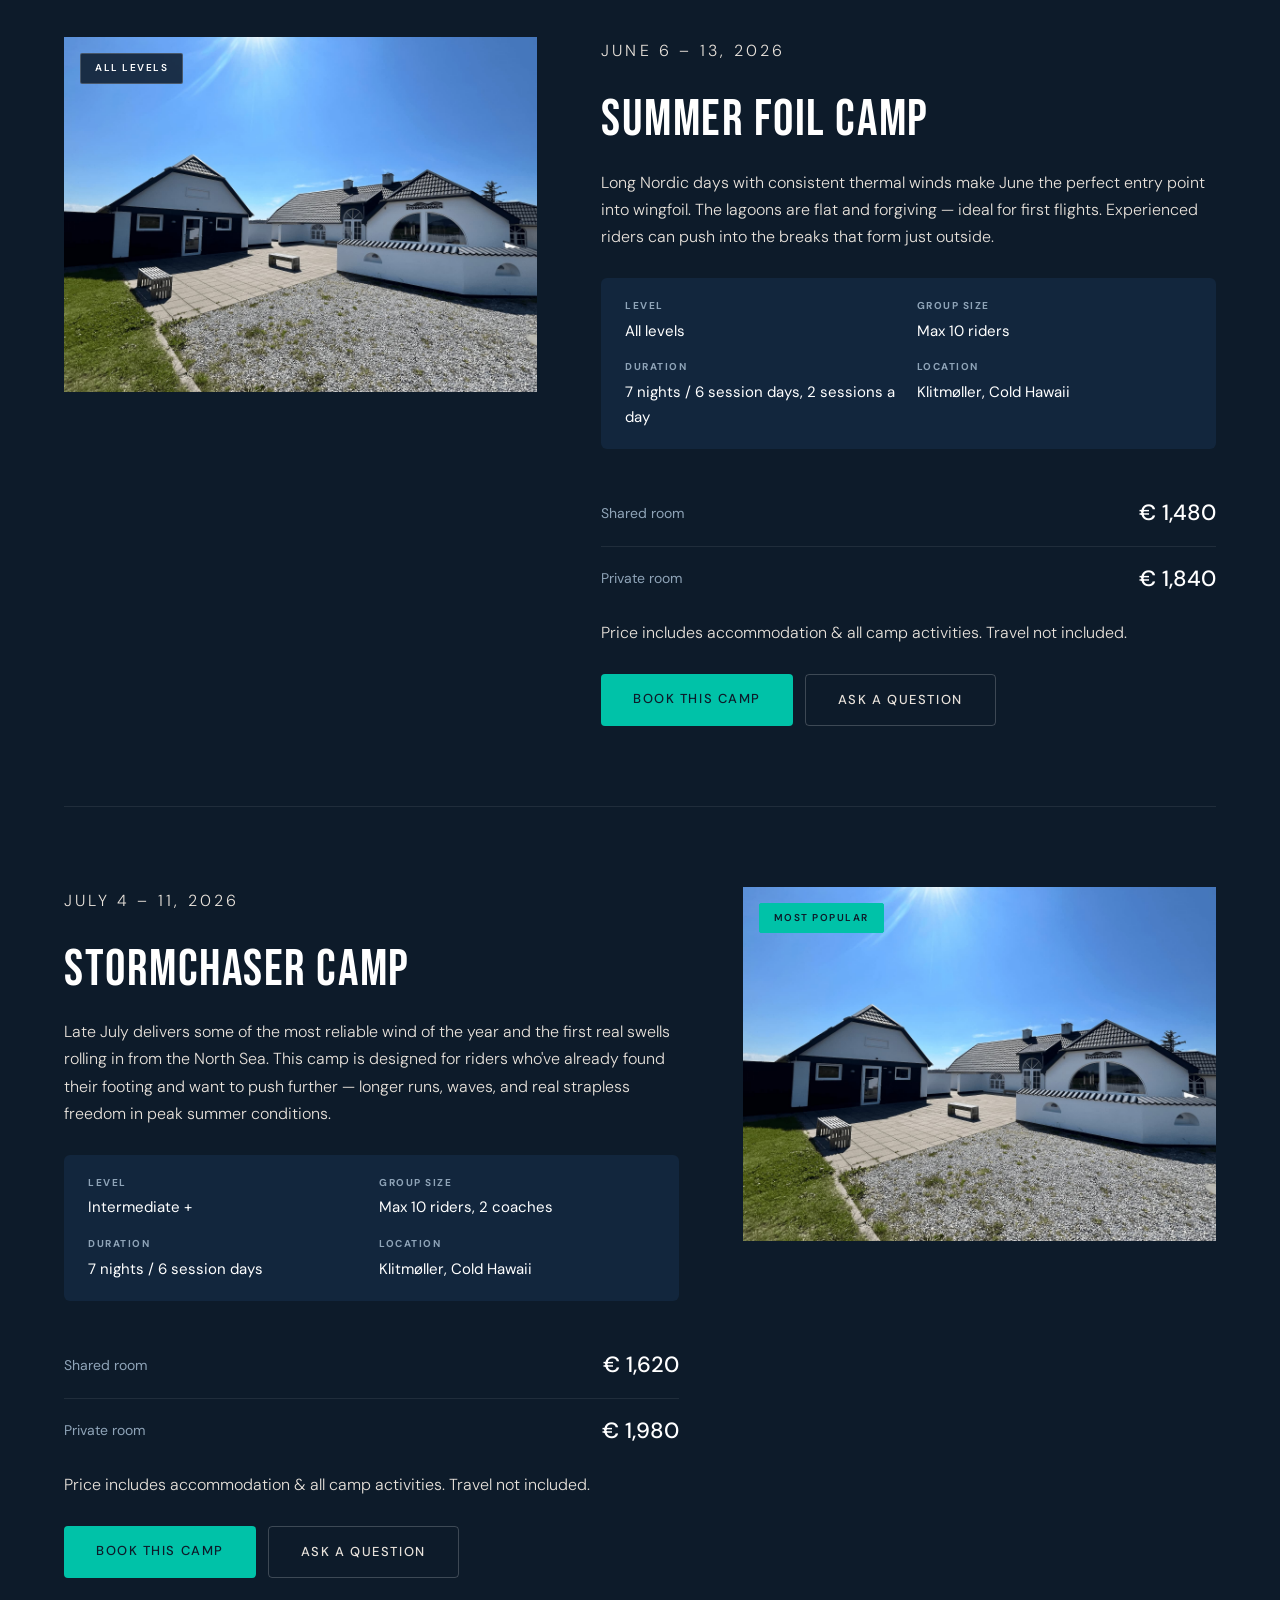
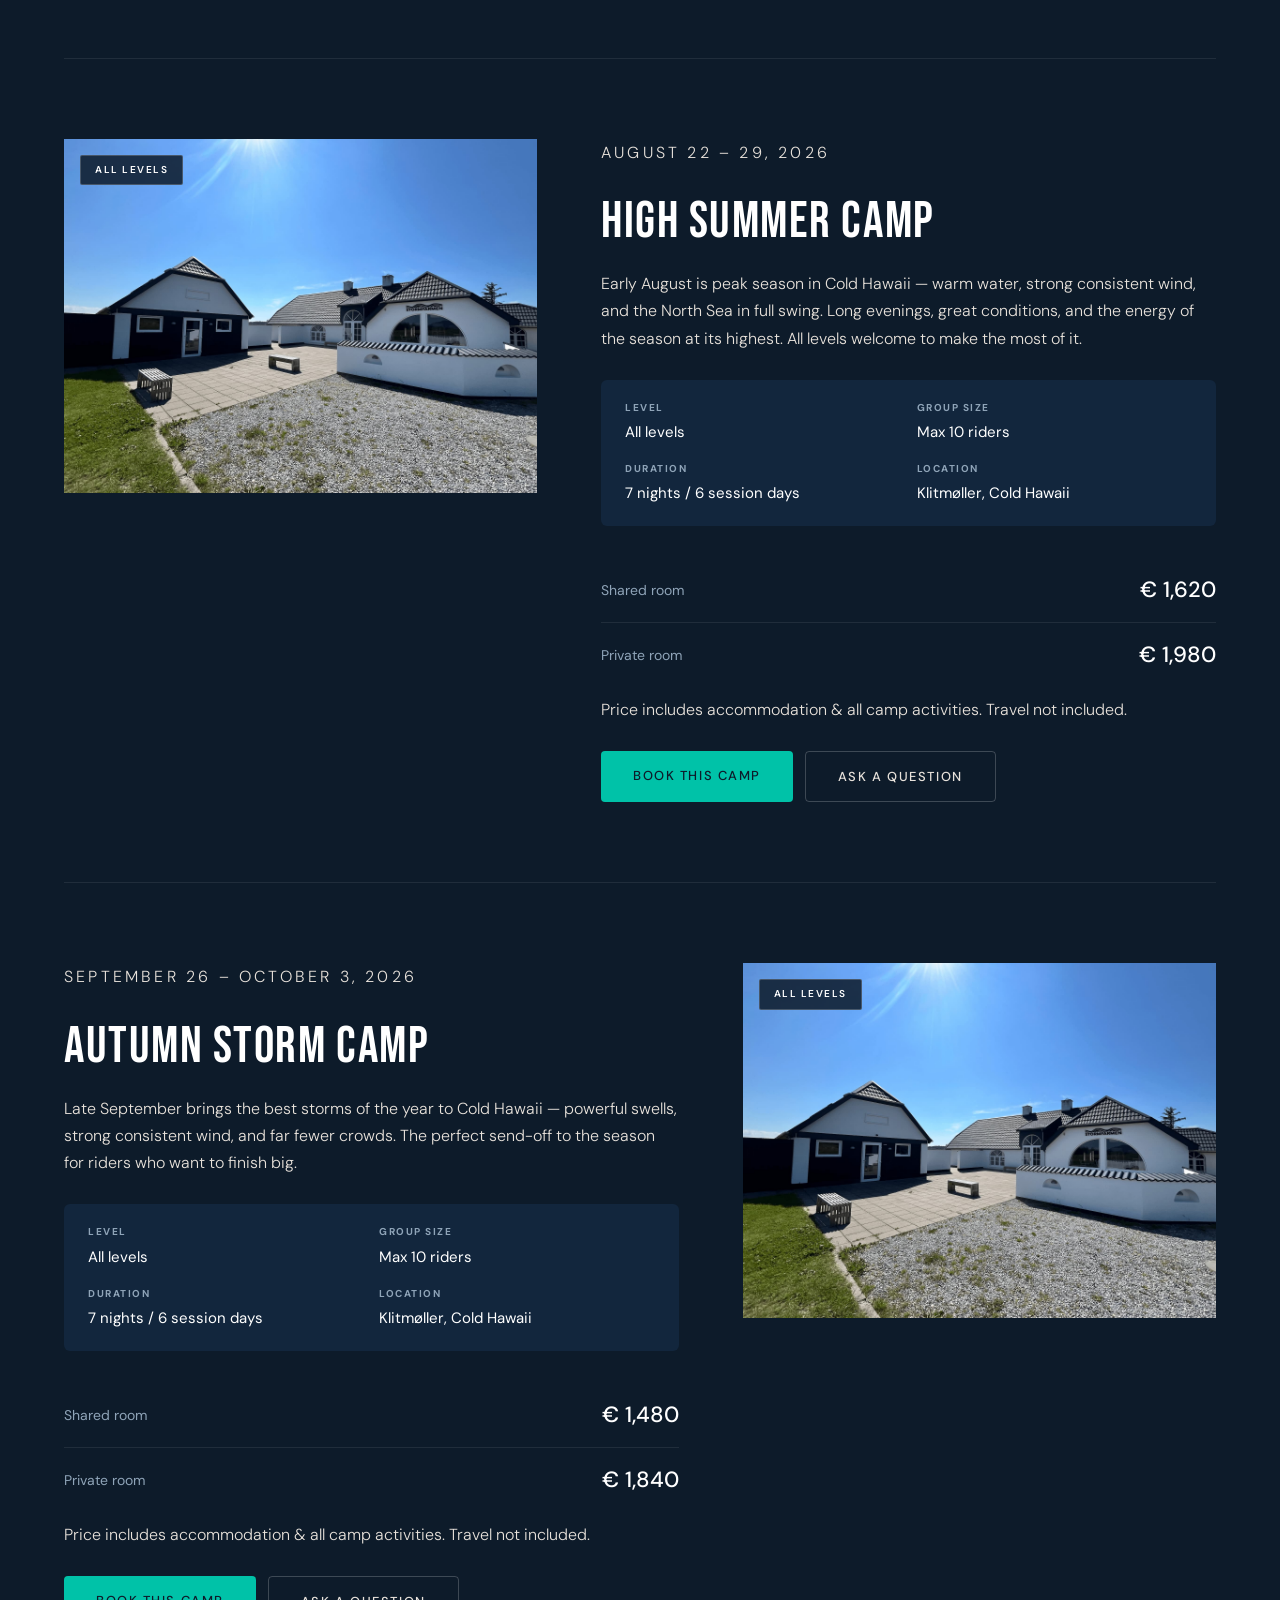
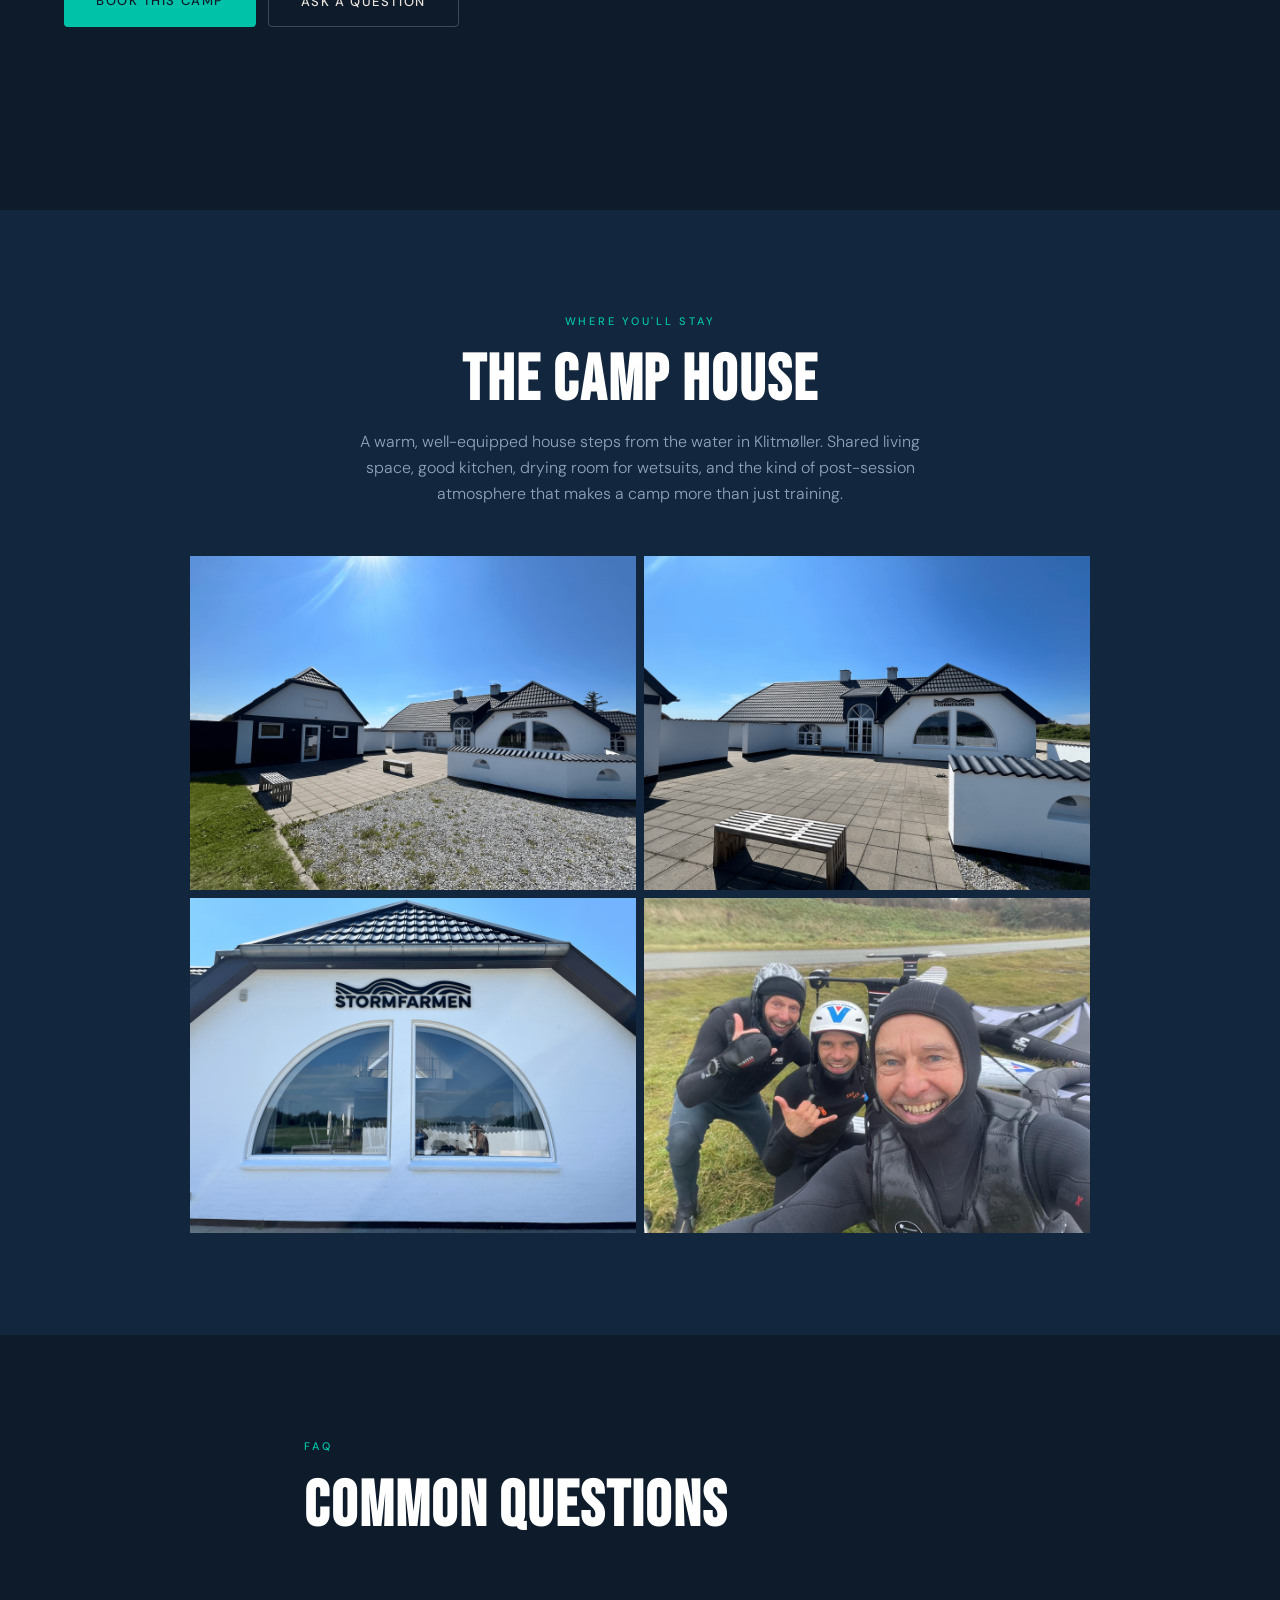
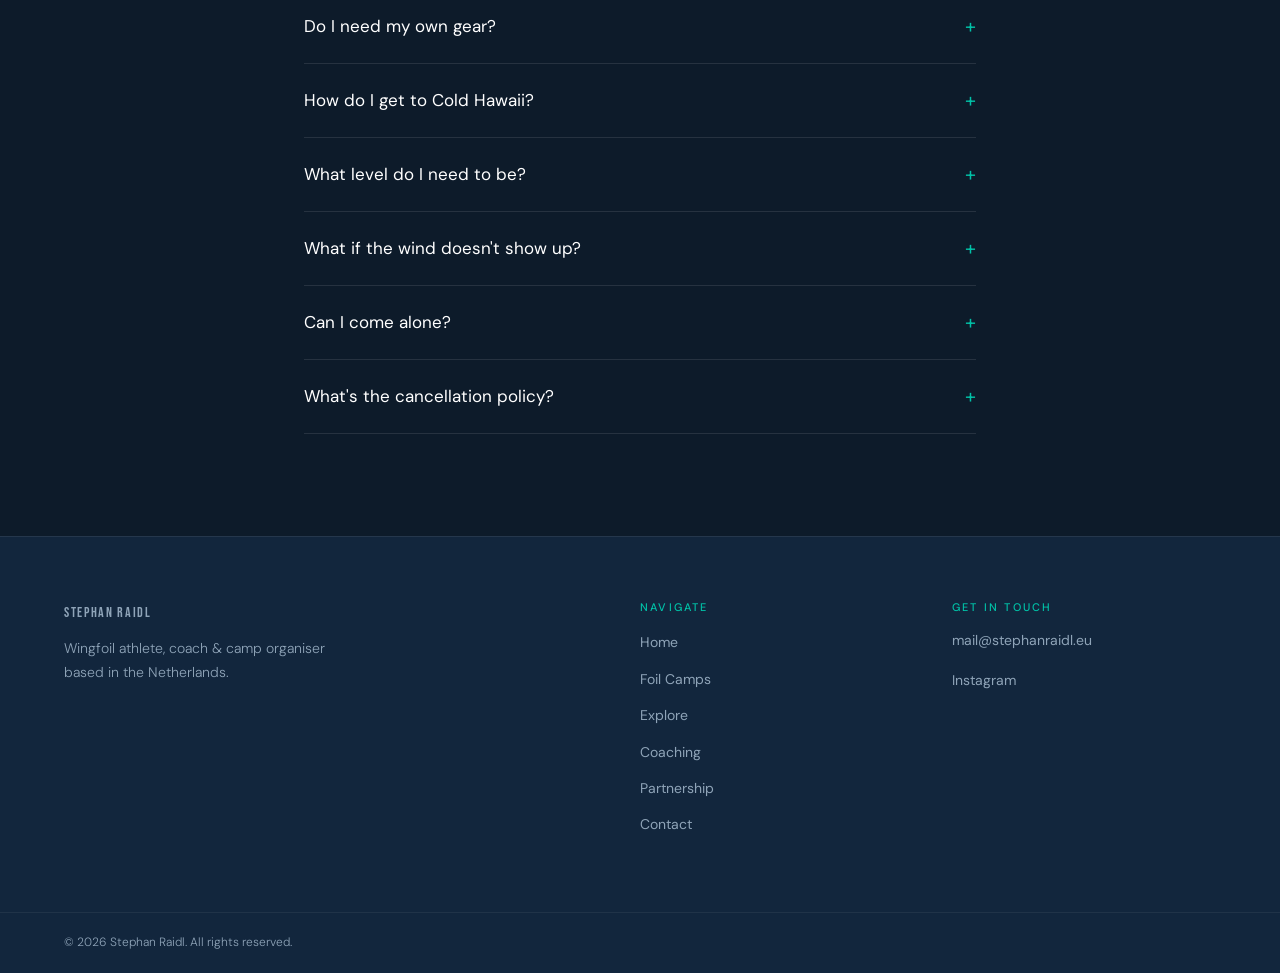
==== commit 289fe712: "Update camp dates, prices, and add Autumn Storm Camp - Add new Autumn Storm Camp (Sep 26 – Oct 3, 20" ====
--- a/camps.html
+++ b/camps.html
@@ -54,8 +54,7 @@
     <div class="intro-text">
       <h2>A week that changes everything</h2>
       <p>Each camp is designed as a complete experience — great food and stay at the stormfarm, with breakfast, dinner and sauna.</p>
-      <p>Located in Klitmøller we are close to the spot a 15 minutes away from Hanstholm and Voropør so plenty to choose from.
-        In case the wind direction doesn't work we have a lake, and a fjord where we can do downwinders.<p/>
+      <p>Located in Klitmøller we are super close to the beach, 5 min by car and about 15 minutes away from Hanstholm and Voropør so plenty to choose from. In case the wind direction doesn't work we have a lake, and a fjord where we can do downwinders.<p/>
       <p> The coaching sessions will be in the morning and afternoon about 2h each. We have plenty of gear and are 2 instructors so we can split up into two groups for different levels. Maximum 10 riders per camp, so everyone gets real attention on the water.
       We have cameras and a professional fotografer and will do analysis on and off the water, explaining the spots and coach you at your level.</p>
       <p>Klitmøller — Cold Hawaii — is one of the best if not the best northern European wave spots, honouring its name.</p>
@@ -100,11 +99,11 @@
         <div class="camp-pricing">
           <div class="price-tier">
             <span class="tier-name">Shared room</span>
-            <span class="tier-price">€ 1,290</span>
+            <span class="tier-price">€ 1,480</span>
           </div>
           <div class="price-tier">
             <span class="tier-name">Private room</span>
-            <span class="tier-price">€ 1,490</span>
+            <span class="tier-price">€ 1,840</span>
           </div>
           <p class="price-note">Price includes accommodation & all camp activities. Travel not included.</p>
         </div>
@@ -124,7 +123,7 @@
         <div class="camp-listing-badge popular">Most Popular</div>
       </div>
       <div class="camp-listing-body">
-        <p class="camp-listing-date">July 22 – 29, 2026</p>
+        <p class="camp-listing-date">July 4 – 11, 2026</p>
         <h3>Stormchaser Camp</h3>
         <p>Late July delivers some of the most reliable wind of the year and the first real swells rolling in from the North Sea. This camp is designed for riders who've already found their footing and want to push further — longer runs, waves, and real strapless freedom in peak summer conditions.</p>
         <div class="camp-details-grid">
@@ -136,11 +135,11 @@
         <div class="camp-pricing">
           <div class="price-tier">
             <span class="tier-name">Shared room</span>
-            <span class="tier-price">€ 1,390</span>
+            <span class="tier-price">€ 1,620</span>
           </div>
           <div class="price-tier">
             <span class="tier-name">Private room</span>
-            <span class="tier-price">€ 1,590</span>
+            <span class="tier-price">€ 1,980</span>
           </div>
           <p class="price-note">Price includes accommodation & all camp activities. Travel not included.</p>
         </div>
@@ -160,7 +159,7 @@
         <div class="camp-listing-badge">All Levels</div>
       </div>
       <div class="camp-listing-body">
-        <p class="camp-listing-date">August 4 – 11, 2026</p>
+        <p class="camp-listing-date">August 22 – 29, 2026</p>
         <h3>High Summer Camp</h3>
         <p>Early August is peak season in Cold Hawaii — warm water, strong consistent wind, and the North Sea in full swing. Long evenings, great conditions, and the energy of the season at its highest. All levels welcome to make the most of it.</p>
         <div class="camp-details-grid">
@@ -172,17 +171,53 @@
         <div class="camp-pricing">
           <div class="price-tier">
             <span class="tier-name">Shared room</span>
-            <span class="tier-price">€ 1,290</span>
+            <span class="tier-price">€ 1,620</span>
           </div>
           <div class="price-tier">
             <span class="tier-name">Private room</span>
-            <span class="tier-price">€ 1,490</span>
+            <span class="tier-price">€ 1,980</span>
           </div>
           <p class="price-note">Price includes accommodation & all camp activities. Travel not included.</p>
         </div>
         <div class="camp-listing-actions">
           <a href="contact.html?camp=september" class="btn btn-primary">Book This Camp</a>
           <a href="contact.html?camp=september&q=1" class="btn btn-ghost-dark">Ask a Question</a>
+        </div>
+      </div>
+    </div>
+
+    <div class="camp-listing reverse">
+      <div class="camp-listing-img camp-slideshow">
+        <div class="slide active"><img src="images/Stormfarmen_wide.jpg" alt="Autumn Camp House" /></div>
+        <div class="slide"><img src="images/High_jump_hanstholm.jpg" alt="High Jump Hanstholm" /></div>
+        <div class="slide"><img src="images/Stoke_static.jpg" alt="Stoke Static" /></div>
+        <div class="slide"><img src="images/BackRoll.jpg" alt="Backroll" /></div>
+        <div class="camp-listing-badge">All Levels</div>
+      </div>
+      <div class="camp-listing-body">
+        <p class="camp-listing-date">September 26 – October 3, 2026</p>
+        <h3>Autumn Storm Camp</h3>
+        <p>Late September brings the best storms of the year to Cold Hawaii — powerful swells, strong consistent wind, and far fewer crowds. The perfect send-off to the season for riders who want to finish big.</p>
+        <div class="camp-details-grid">
+          <div><strong>Level</strong><span>All levels</span></div>
+          <div><strong>Group size</strong><span>Max 10 riders</span></div>
+          <div><strong>Duration</strong><span>7 nights / 6 session days</span></div>
+          <div><strong>Location</strong><span>Klitmøller, Cold Hawaii</span></div>
+        </div>
+        <div class="camp-pricing">
+          <div class="price-tier">
+            <span class="tier-name">Shared room</span>
+            <span class="tier-price">€ 1,480</span>
+          </div>
+          <div class="price-tier">
+            <span class="tier-name">Private room</span>
+            <span class="tier-price">€ 1,840</span>
+          </div>
+          <p class="price-note">Price includes accommodation & all camp activities. Travel not included.</p>
+        </div>
+        <div class="camp-listing-actions">
+          <a href="contact.html?camp=october" class="btn btn-primary">Book This Camp</a>
+          <a href="contact.html?camp=october&q=1" class="btn btn-ghost-dark">Ask a Question</a>
         </div>
       </div>
     </div>
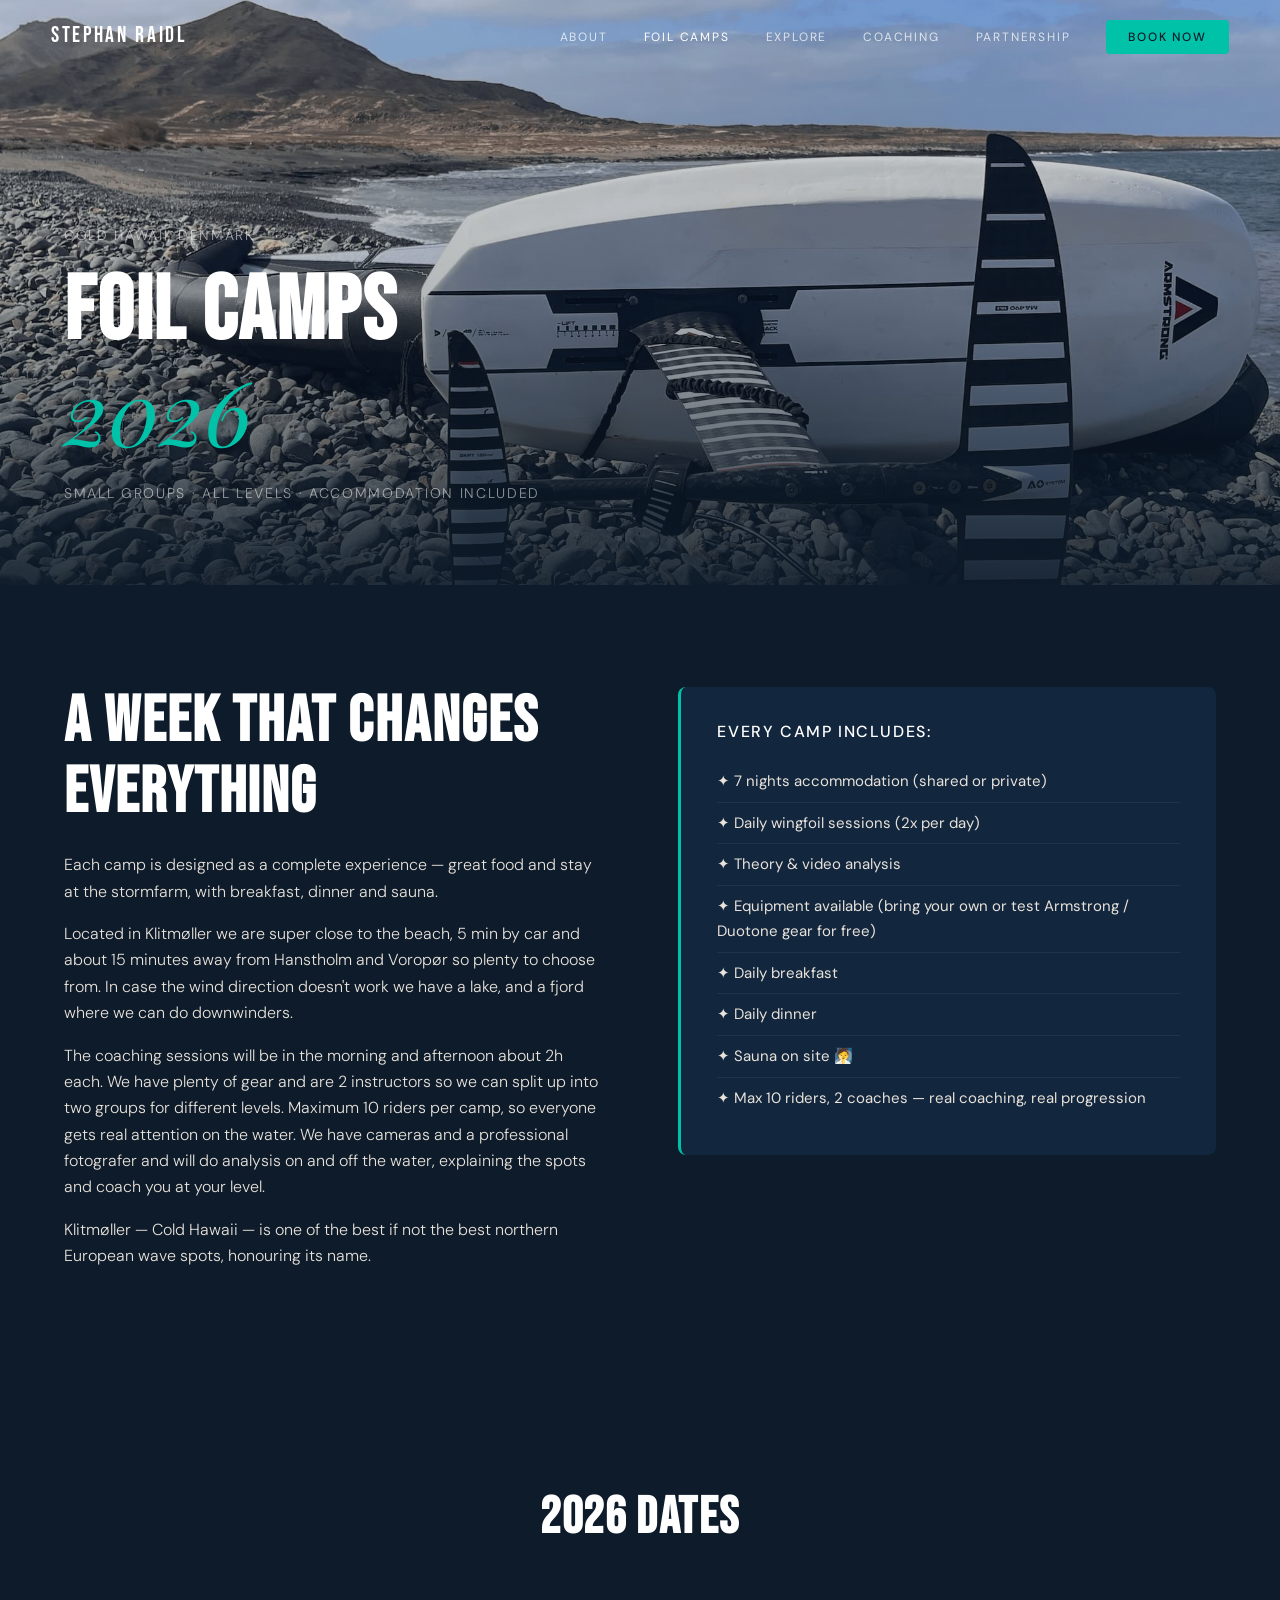
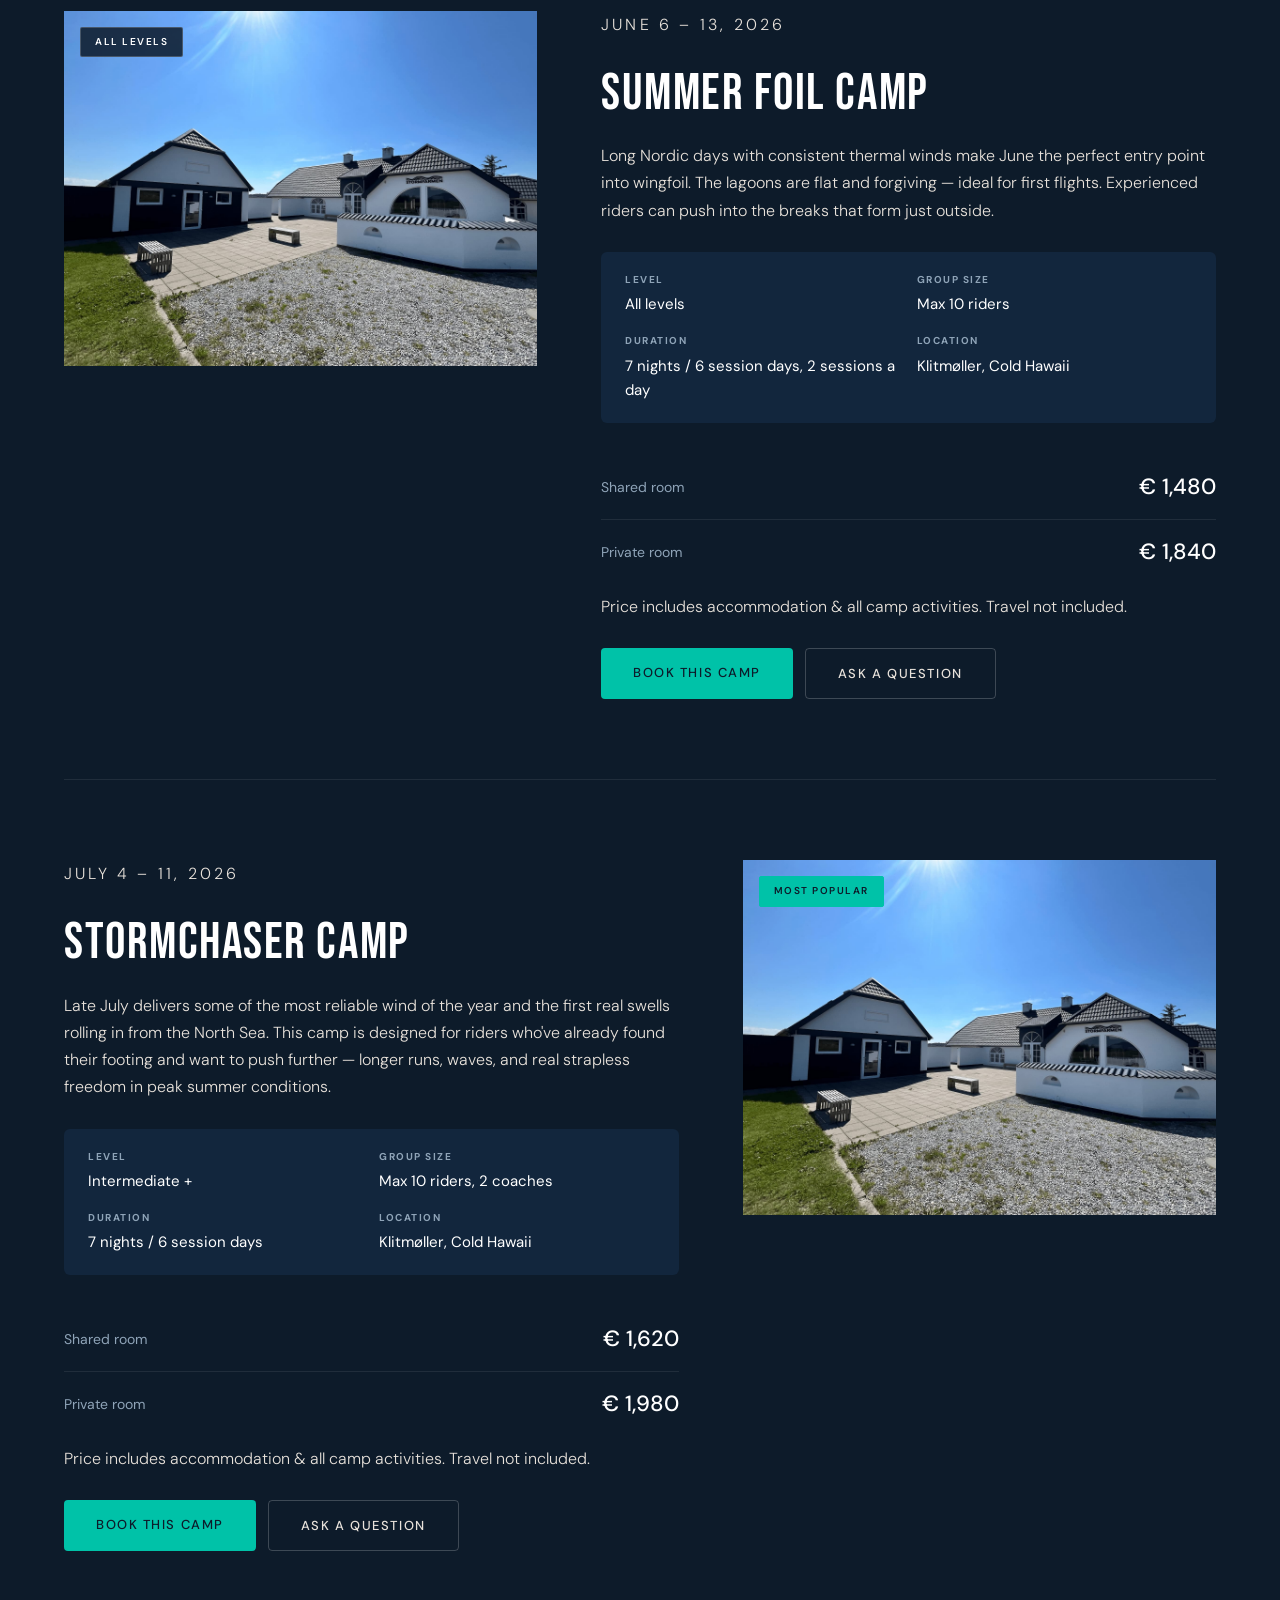
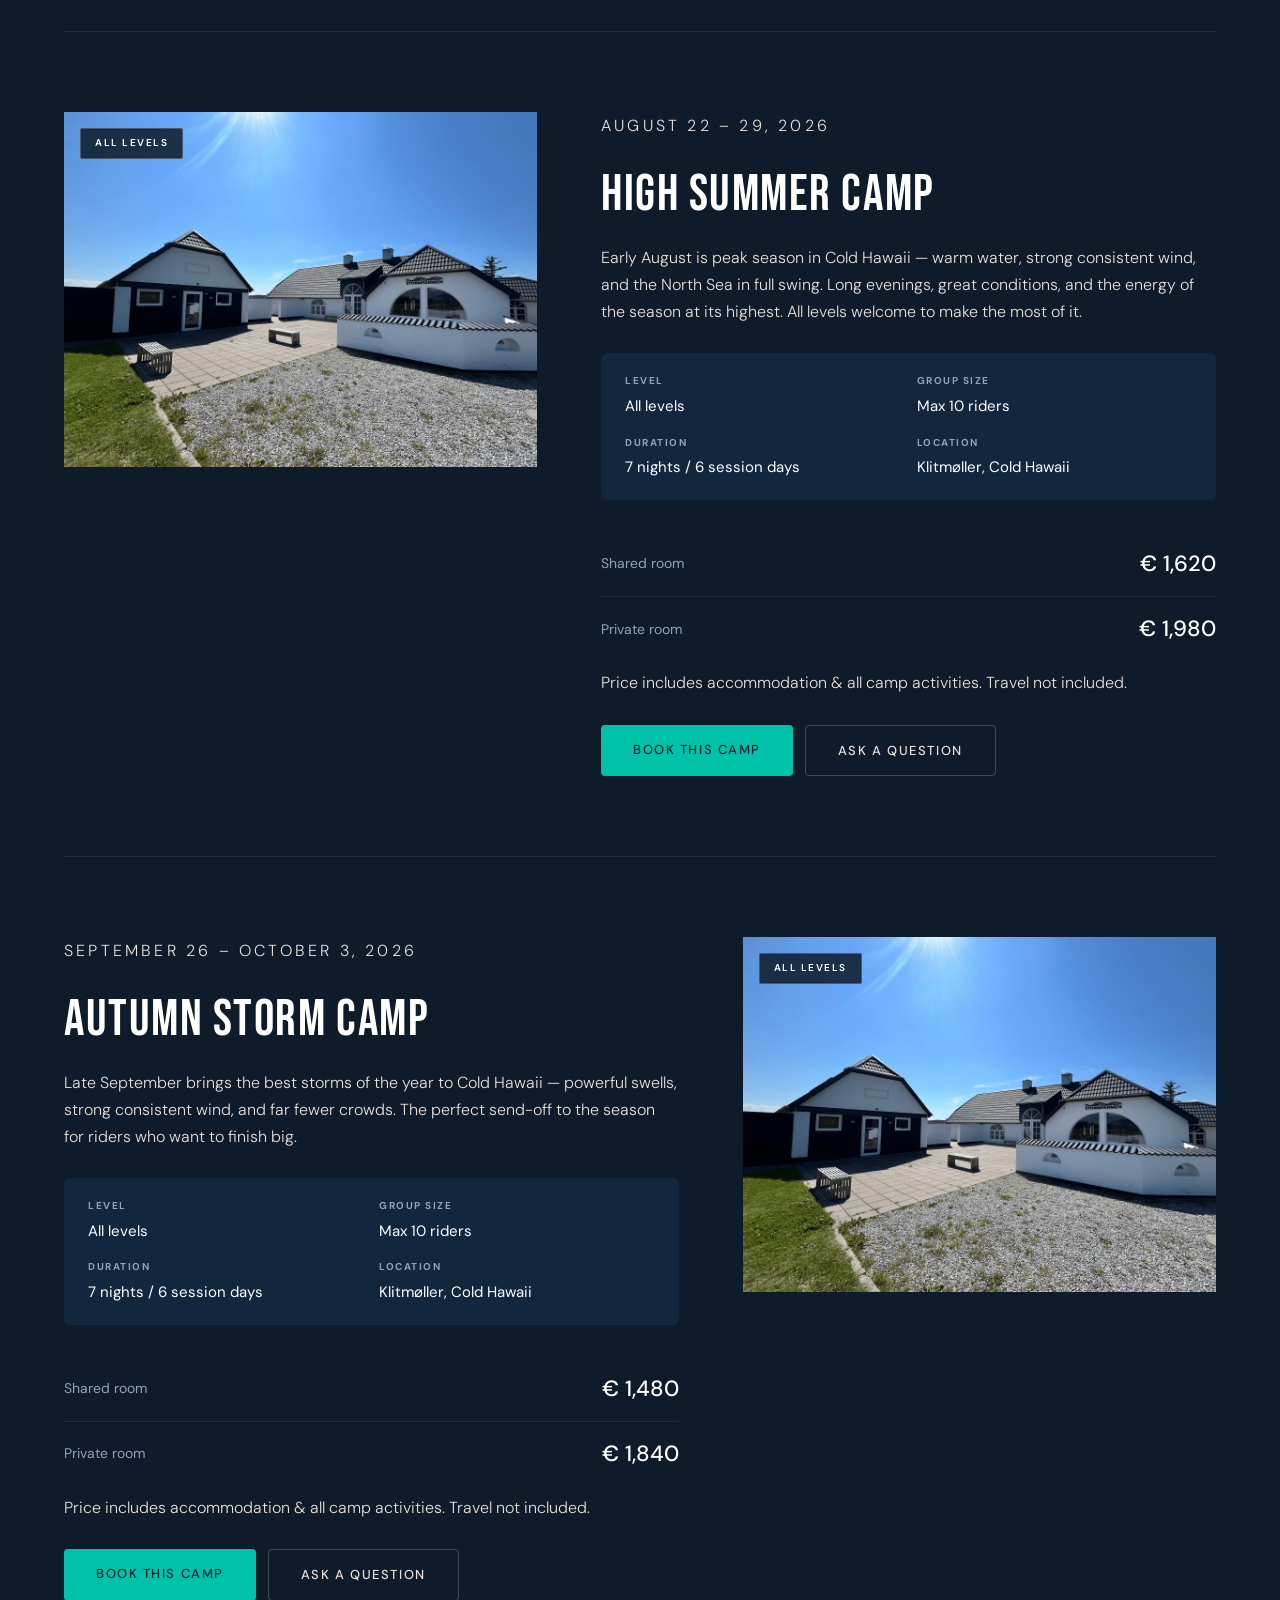
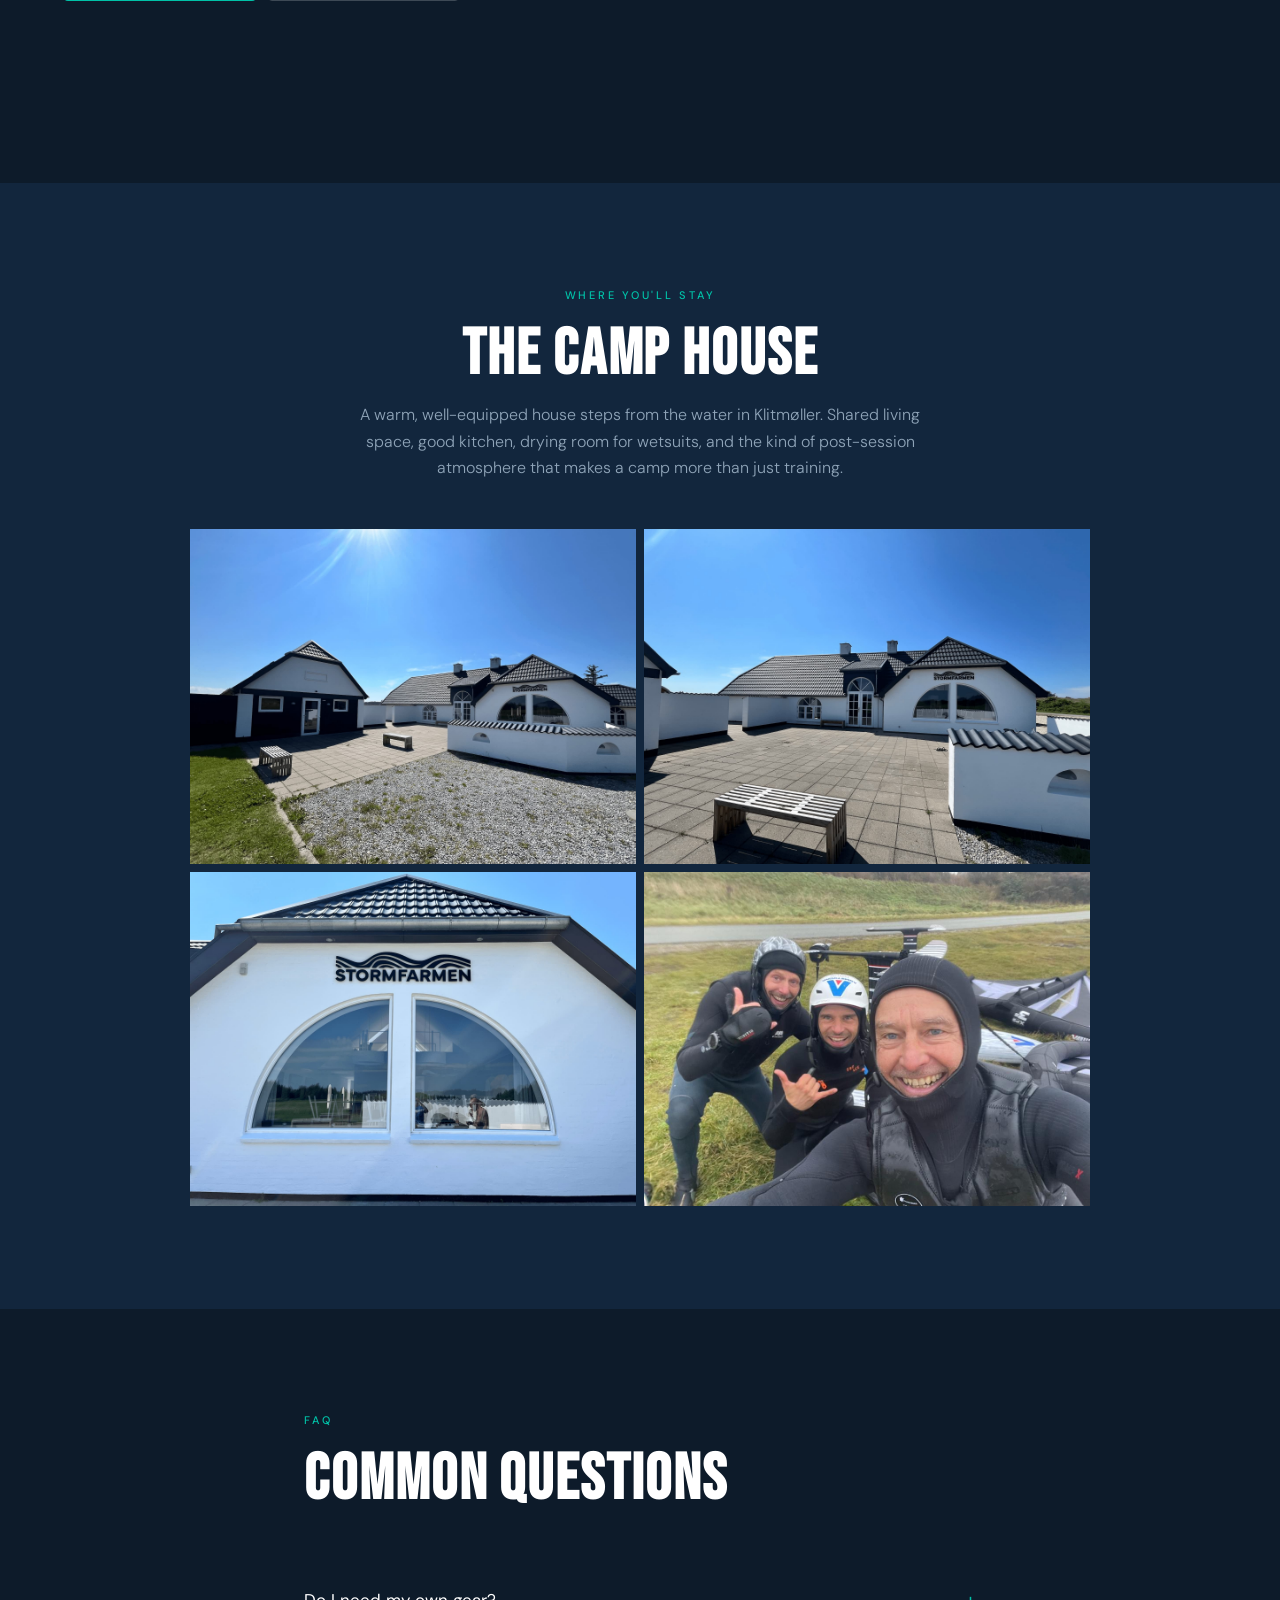
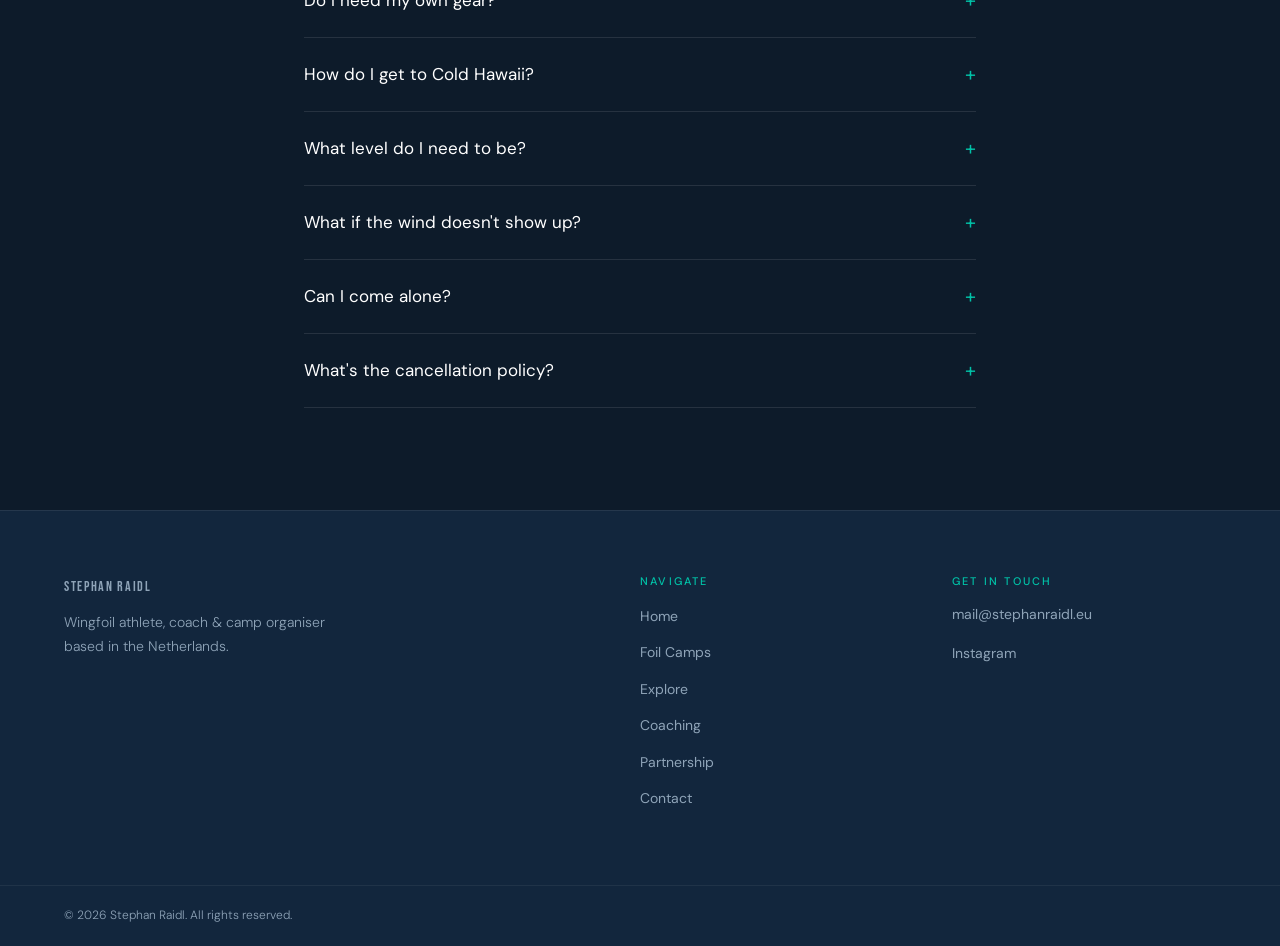
==== commit f9fab0f8: "Fix desktop nav links and HTML validation issues - Fix nav-links position: fixed on desktop so menu " ====
--- a/camps.html
+++ b/camps.html
@@ -109,7 +109,7 @@
         </div>
         <div class="camp-listing-actions">
           <a href="contact.html?camp=june" class="btn btn-primary">Book This Camp</a>
-          <a href="contact.html?camp=june&q=1" class="btn btn-ghost-dark">Ask a Question</a>
+          <a href="contact.html?camp=june&amp;q=1" class="btn btn-ghost-dark">Ask a Question</a>
         </div>
       </div>
     </div>
@@ -145,7 +145,7 @@
         </div>
         <div class="camp-listing-actions">
           <a href="contact.html?camp=august" class="btn btn-primary">Book This Camp</a>
-          <a href="contact.html?camp=august&q=1" class="btn btn-ghost-dark">Ask a Question</a>
+          <a href="contact.html?camp=august&amp;q=1" class="btn btn-ghost-dark">Ask a Question</a>
         </div>
       </div>
     </div>
@@ -181,7 +181,7 @@
         </div>
         <div class="camp-listing-actions">
           <a href="contact.html?camp=september" class="btn btn-primary">Book This Camp</a>
-          <a href="contact.html?camp=september&q=1" class="btn btn-ghost-dark">Ask a Question</a>
+          <a href="contact.html?camp=september&amp;q=1" class="btn btn-ghost-dark">Ask a Question</a>
         </div>
       </div>
     </div>
@@ -217,7 +217,7 @@
         </div>
         <div class="camp-listing-actions">
           <a href="contact.html?camp=october" class="btn btn-primary">Book This Camp</a>
-          <a href="contact.html?camp=october&q=1" class="btn btn-ghost-dark">Ask a Question</a>
+          <a href="contact.html?camp=october&amp;q=1" class="btn btn-ghost-dark">Ask a Question</a>
         </div>
       </div>
     </div>
--- a/style.css
+++ b/style.css
@@ -211,10 +211,15 @@
 }
 
 .nav-links {
+  position: fixed;
+  top: 0;
+  right: clamp(20px, 4vw, 60px);
+  height: 72px;
   display: flex;
   list-style: none;
   gap: 36px;
   align-items: center;
+  z-index: 1000;
 }
 
 .nav-links a {
